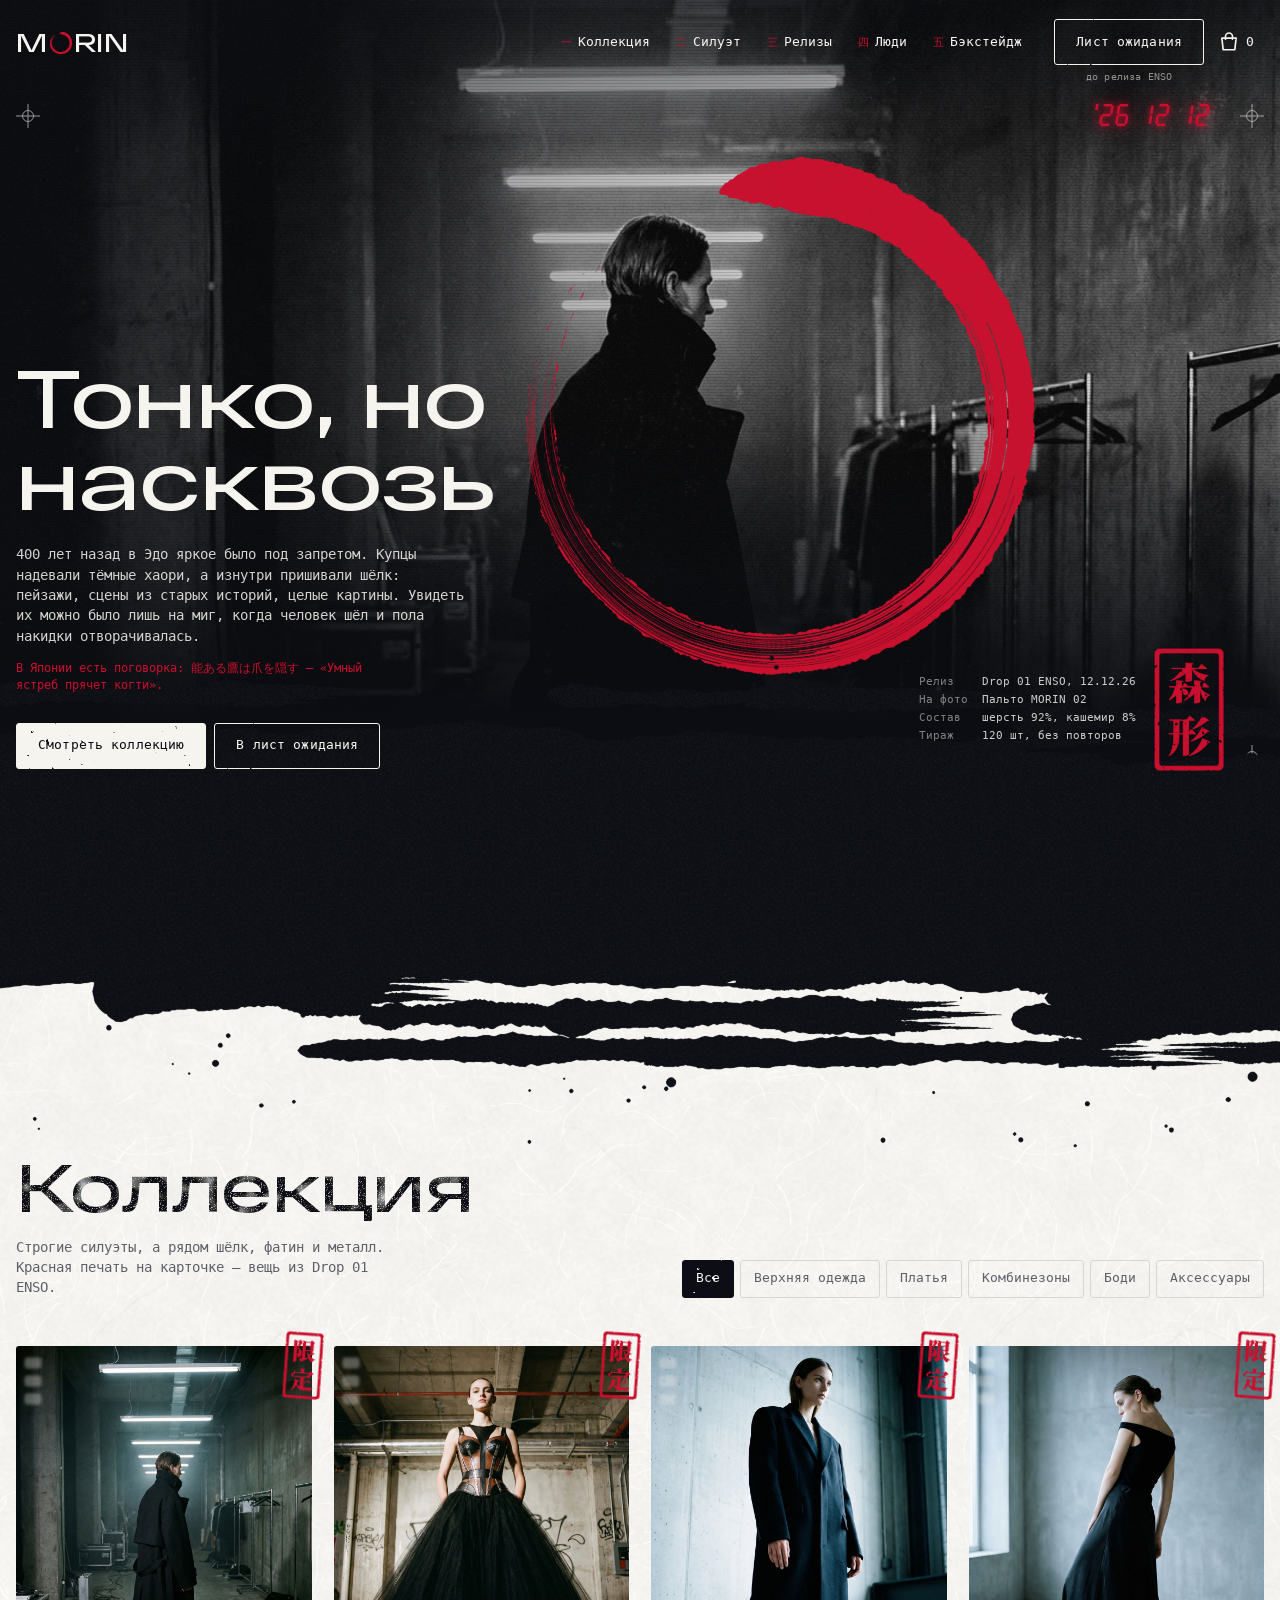
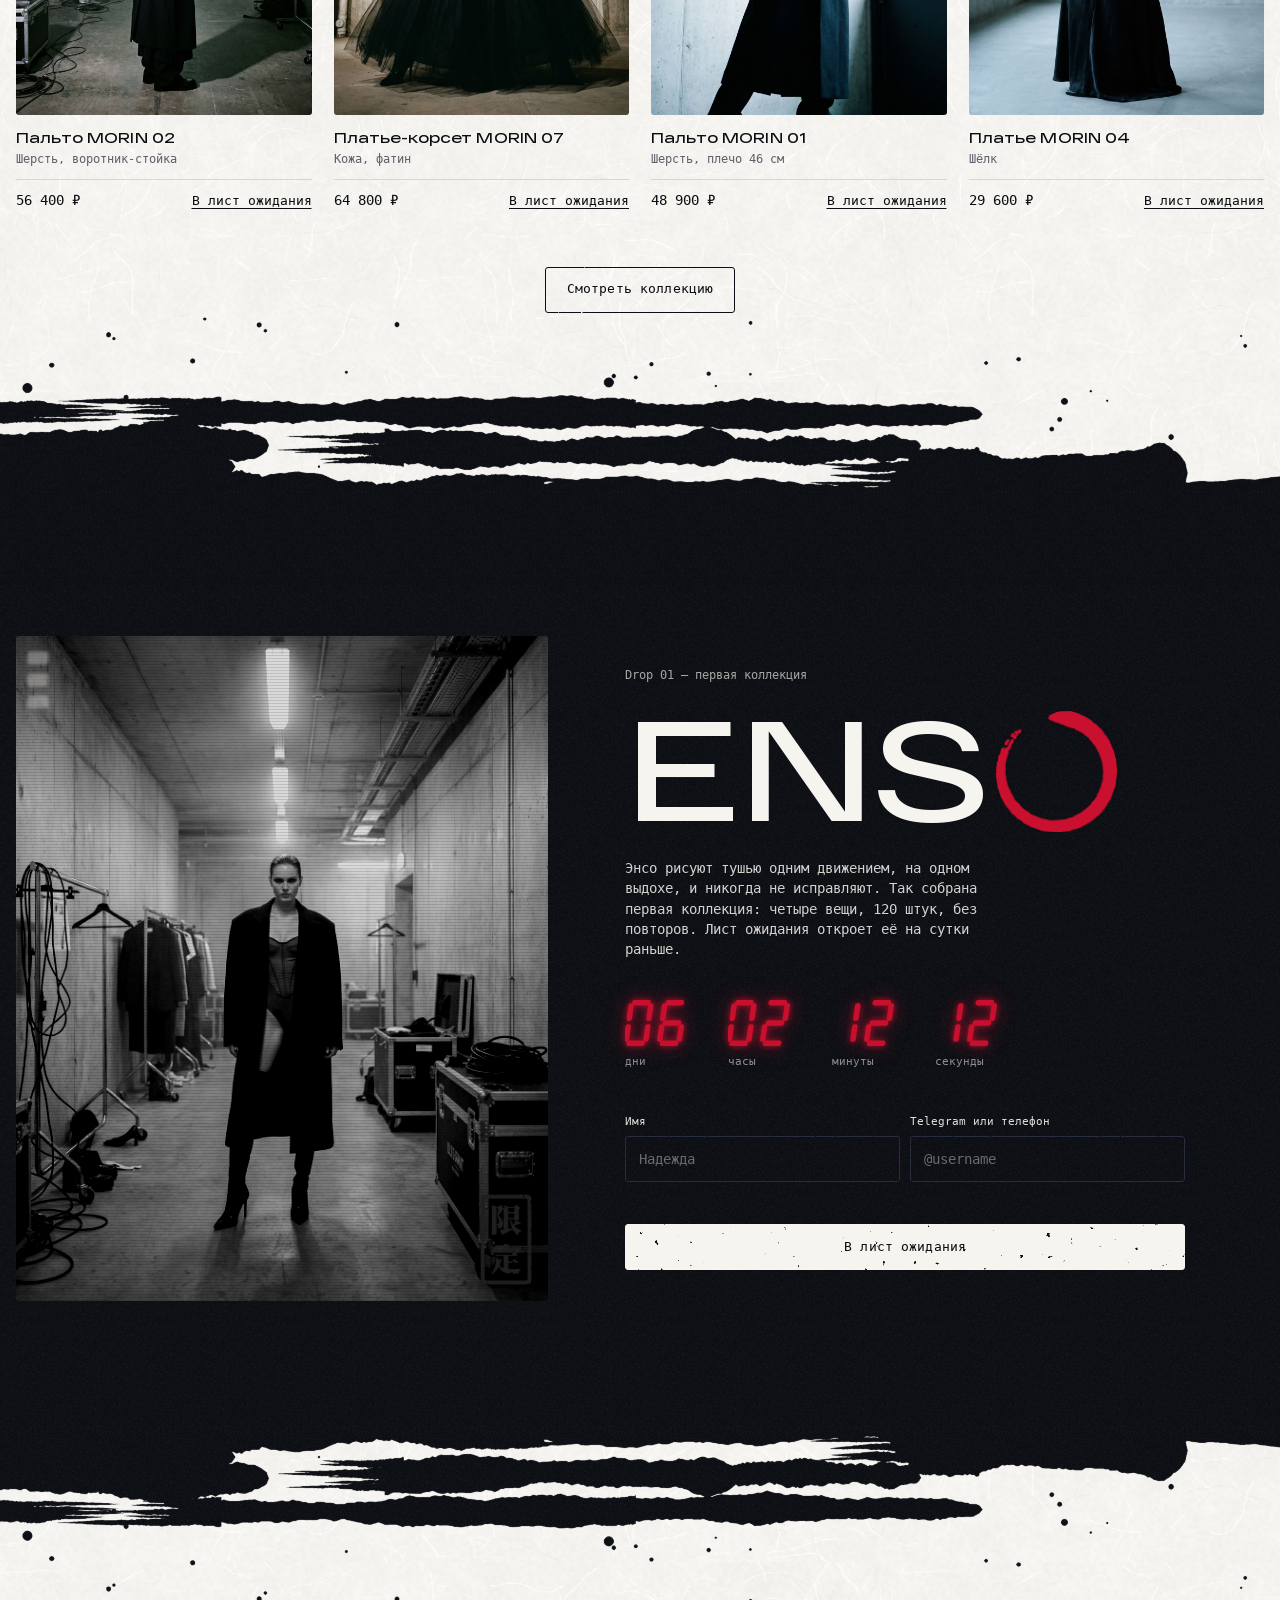
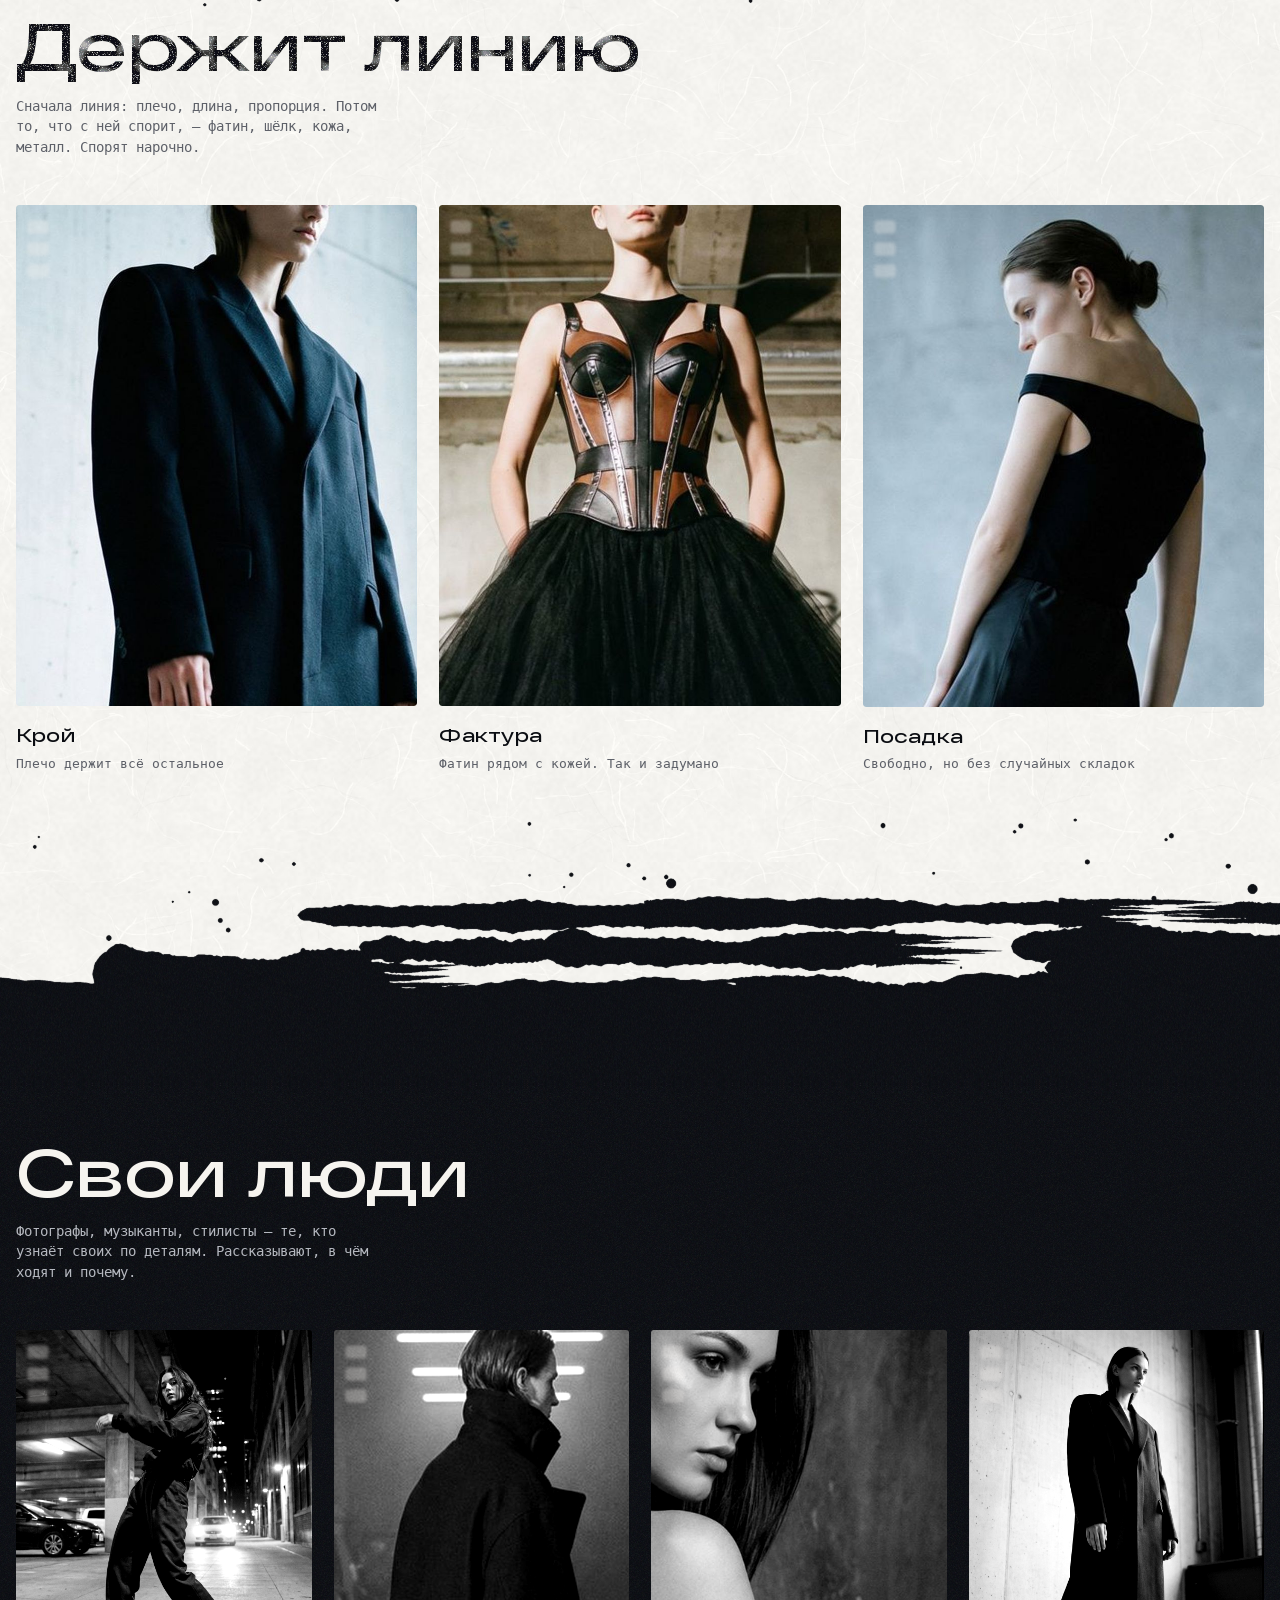
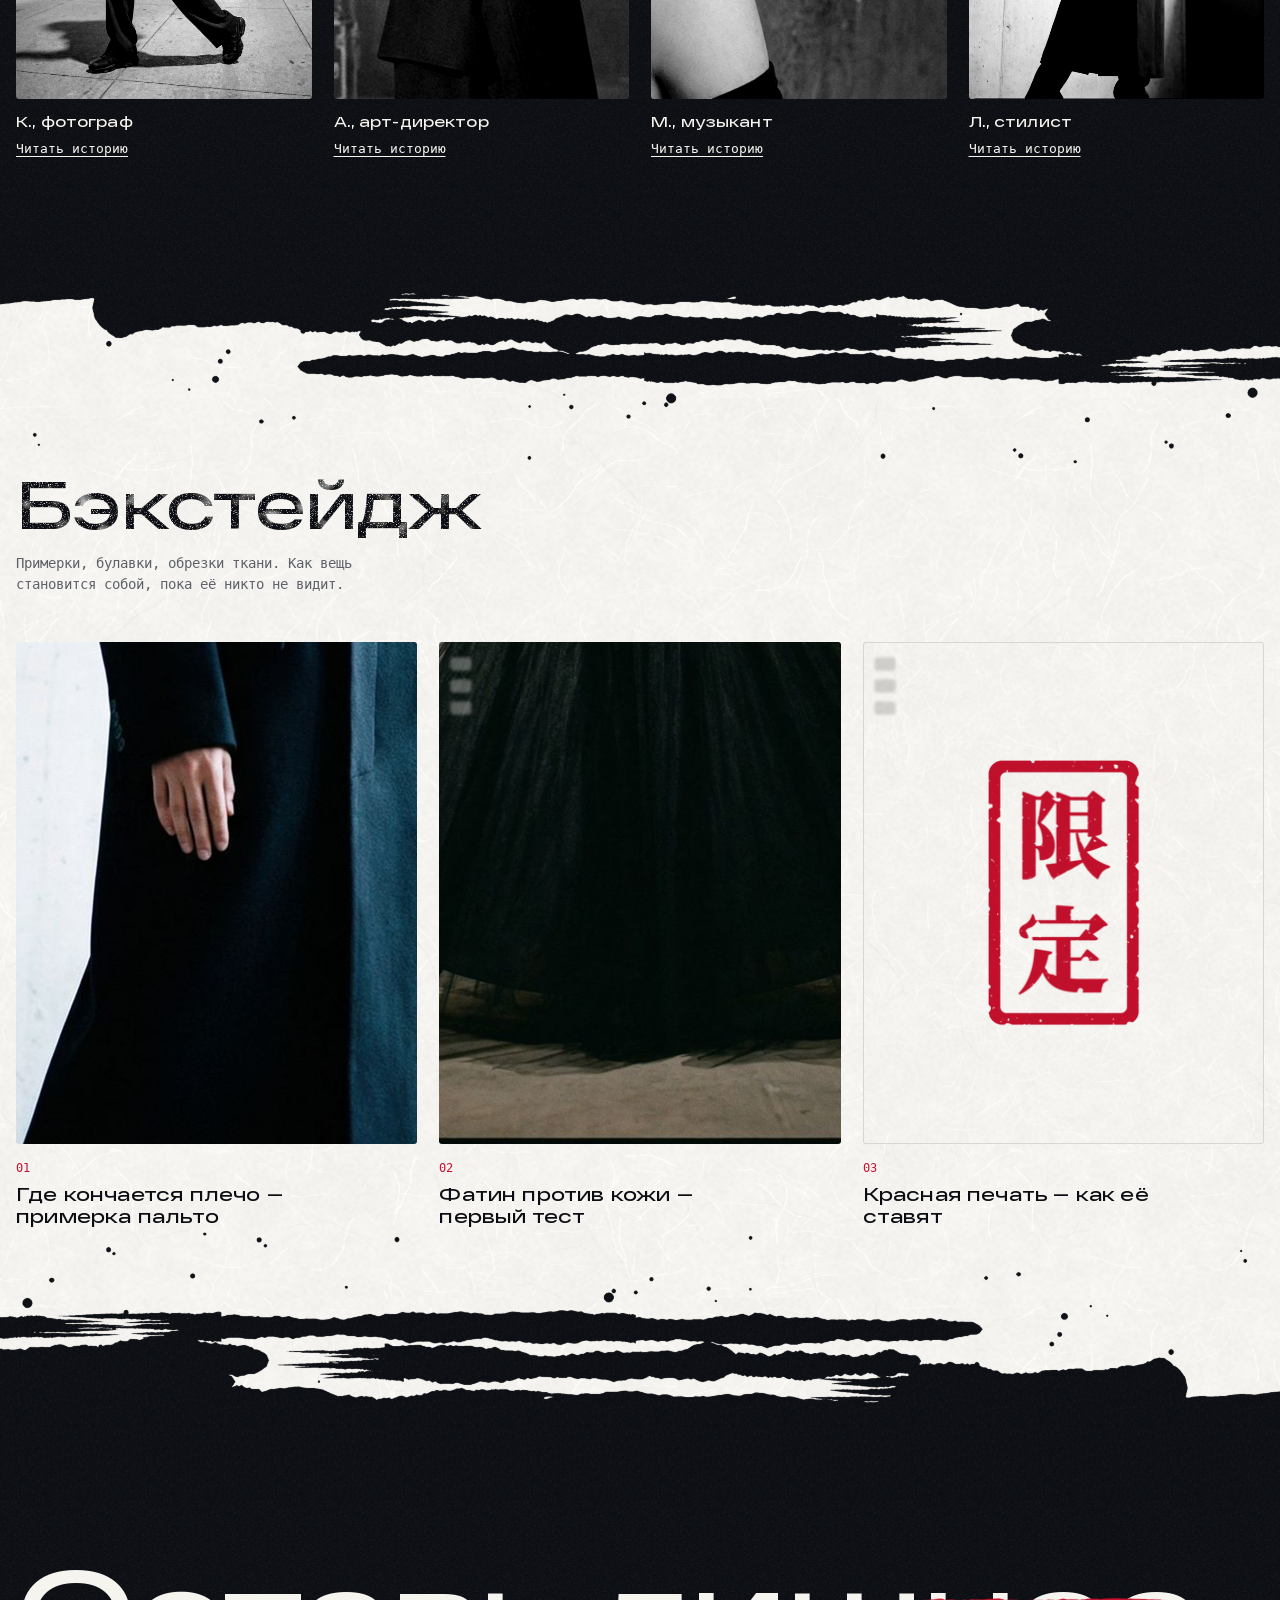
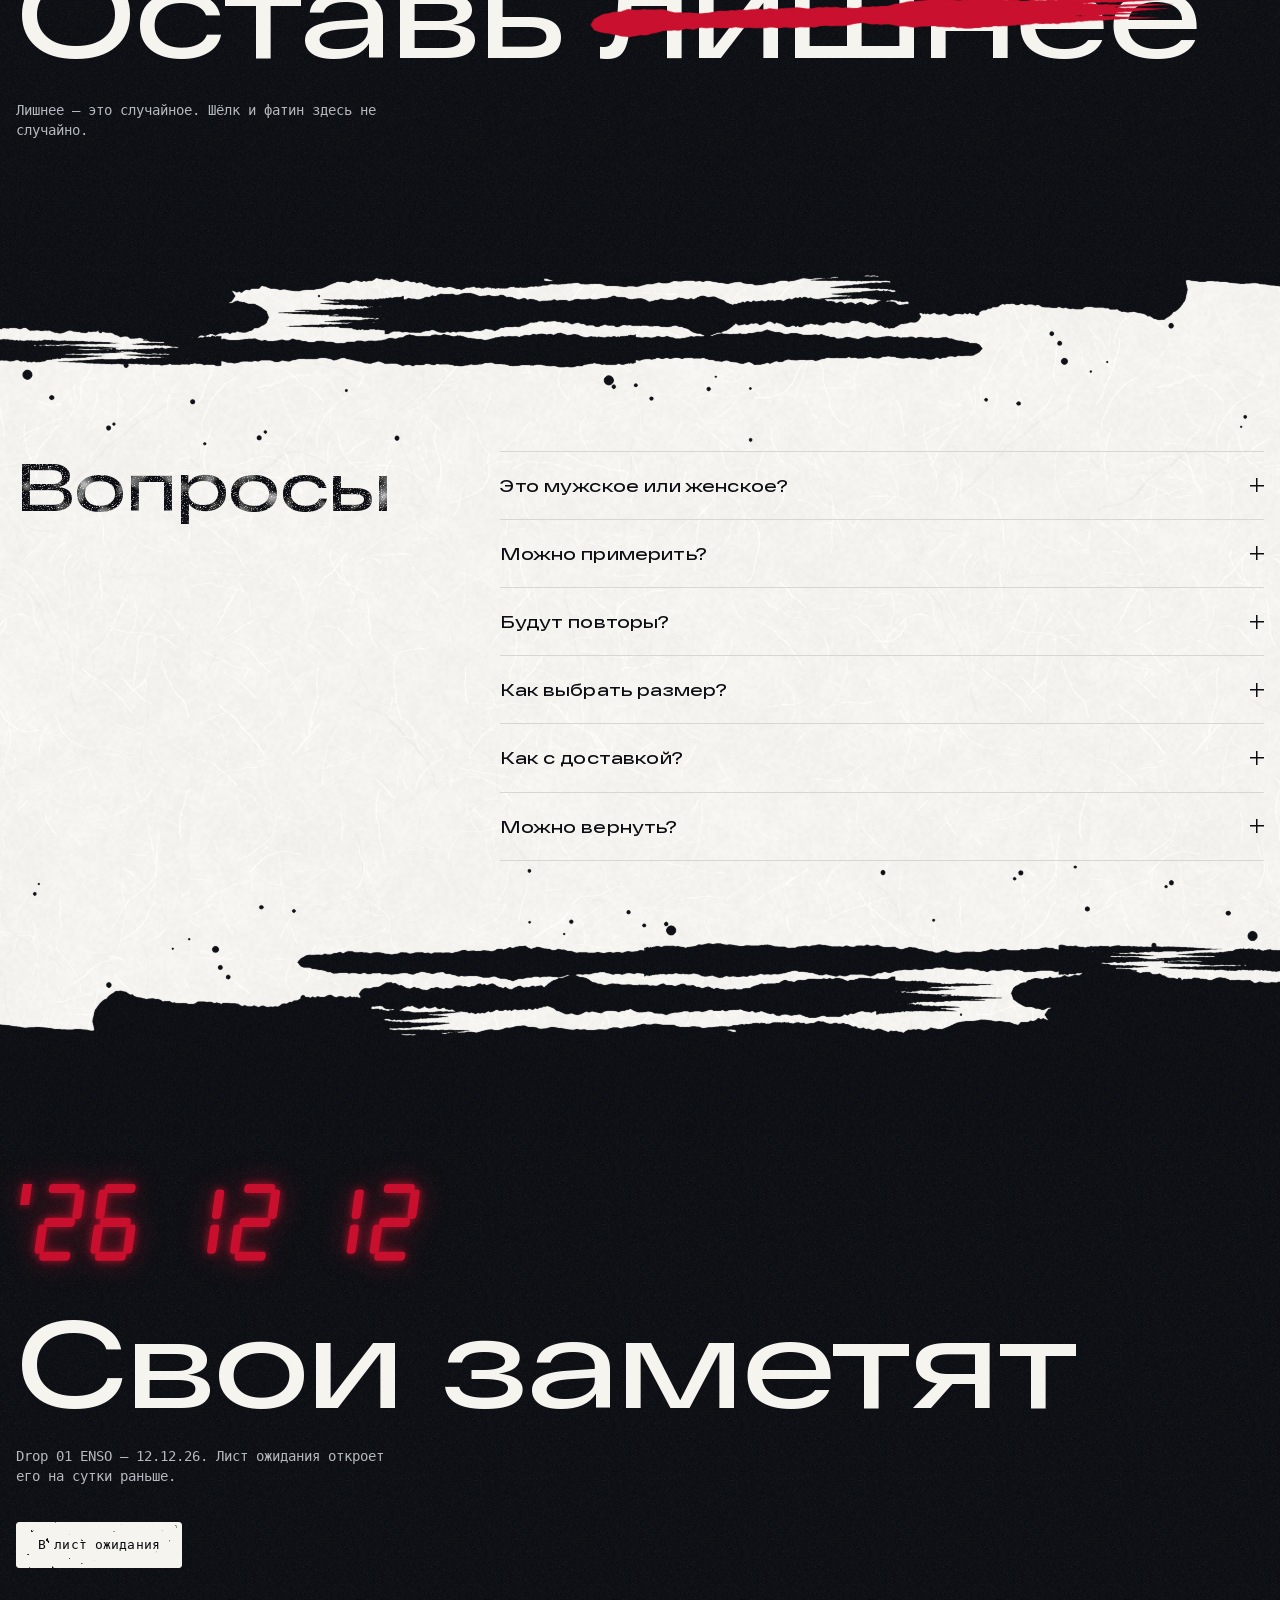
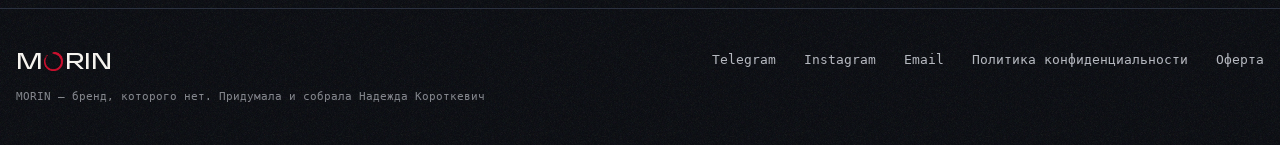
==== index.html @ 6eb7bcb8 "первая загрузка сайта MORIN" ====
<!doctype html>
<html lang="ru">
<head>
<meta charset="utf-8">
<meta name="viewport" content="width=device-width,initial-scale=1,viewport-fit=cover">
<meta name="claude:viewport-fit-sides" content="cover">
<title>MORIN</title>
<link rel="stylesheet" href="css/morin.css">
</head>
<body>



<div id="chrome"></div>

<main id="top">
  <!-- ЭКРАН 1 -->
  <section class="hero" aria-labelledby="h1">
    <img class="hero__photo" src="img/corridor-coat.jpg" alt="Модель в длинном пальто MORIN 02 стоит в бетонном коридоре бэкстейджа">
    <div class="hero__glitch" aria-hidden="true"></div>
    <div class="hero__glitch hero__glitch--r" aria-hidden="true"></div>
    <div class="hero__scan" aria-hidden="true"></div>
    <div class="hero__grain"></div>
    <div class="hero__shade"></div>
    <img class="enso" src="img/enso-red.webp" alt="">
    <span class="ink-edge ink-edge--hero" aria-hidden="true"></span>
    <svg class="reg reg--tl" aria-hidden="true"><use href="#reg"/></svg>
    <svg class="reg reg--tr" aria-hidden="true"><use href="#reg"/></svg>
    <svg class="datestamp" id="datestamp" role="img" aria-label="Дата релиза: 12 декабря 2026"></svg>
    <svg class="reg reg--bl" aria-hidden="true"><use href="#reg"/></svg>
    <svg class="reg reg--br" aria-hidden="true"><use href="#reg"/></svg>

    <div class="hero__content">
      <div class="wrap">
        <h1 id="h1">Тонко, но насквозь</h1>
        <p class="hero__lead">400 лет назад в Эдо яркое было под запретом. Купцы надевали тёмные хаори, а изнутри пришивали шёлк: пейзажи, сцены из старых историй, целые картины. Увидеть их можно было лишь на миг, когда человек шёл и пола накидки отворачивалась.</p>
        <p class="hero__saying">В Японии есть поговорка: <span lang="ja">能ある鷹は爪を隠す</span> — «Умный ястреб прячет когти».</p>
        <div class="hero__actions">
          <a class="btn btn--solid" href="catalog.html">Смотреть коллекцию</a>
          <a class="btn btn--light" href="#drop">В лист ожидания</a>
        </div>
      </div>
    </div>

    <div class="doc">
      <dl>
        <dt>Релиз</dt><dd>Drop 01 ENSO, 12.12.26</dd>
        <dt>На фото</dt><dd>Пальто MORIN 02</dd>
        <dt>Состав</dt><dd>шерсть 92%, кашемир 8%</dd>
        <dt>Тираж</dt><dd>120 шт, без повторов</dd>
      </dl>
      <img class="stamp" src="img/seal-moriform.webp" alt="Печать MORIN: иероглифы 森 и 形 — «мори» и «форма»">
    </div>
  </section>

  <!-- ЭКРАН 2 -->
  <section class="paper" id="collection" aria-labelledby="col-h">
    <span class="ink-edge" aria-hidden="true"></span>
    <div class="wrap col">
      <div class="col__head">
        <div>
          <h2 id="col-h">Коллекция</h2>
          <p>Строгие силуэты, а рядом шёлк, фатин и металл. Красная печать на карточке — вещь из Drop 01 ENSO.</p>
        </div>
        <div class="filters" role="group" aria-label="Категории" id="filters"></div>
      </div>
      <div class="grid" id="grid"></div>
      <div class="col__more"><a class="btn btn--ink" href="catalog.html">Смотреть коллекцию</a></div>
    </div>
  </section>
  <!-- ДРОП ENSO -->
  <section class="drop" id="drop" aria-labelledby="drop-h">
    <span class="ink-edge ink-edge--up" aria-hidden="true"></span>
    <div class="wrap drop__grid">
      <figure class="drop__photo">
        <span class="film" aria-hidden="true"><i></i><i></i><i></i></span>
        <img src="img/corridor-woman.jpg" alt="Модель в чёрном пальто нараспашку посреди коридора бэкстейджа">
        <img class="stamp" src="img/seal-gentei.webp" alt="Печать 限定: ограниченный выпуск">
      </figure>
      <div>
        <p class="drop__kicker">Drop 01 — первая коллекция</p>
        <h2 class="drop__title" id="drop-h" aria-label="ENSO">ENS<img src="img/logo-enso-o.webp" alt=""></h2>
        <p class="drop__lead">Энсо рисуют тушью одним движением, на одном выдохе, и никогда не исправляют. Так собрана первая коллекция: четыре вещи, 120 штук, без повторов. Лист ожидания откроет её на сутки раньше.</p>
        <div class="count" id="count" role="timer" aria-label="До релиза Drop 01 ENSO"></div>
        <div class="wait" id="wait">
          <img class="uketsuke" src="img/seal-uketsuke.webp" alt="">
          <form id="waitForm" novalidate>
            <label for="wName">Имя<span class="field"><input id="wName" name="name" autocomplete="given-name" placeholder="Надежда"></span></label>
            <label for="wTg">Telegram или телефон<span class="field"><input id="wTg" name="tg" placeholder="@username"></span></label>
            <p class="wait__err" id="wErr" role="alert"></p>
            <button class="btn btn--solid" type="submit">В лист ожидания</button>
          </form>
          <p class="wait__ok" id="wOk" hidden>Заявка принята. Доступ к ENSO придёт за сутки до релиза.</p>
        </div>
      </div>
    </div>
  </section>

  <!-- ФОРМА -->
  <section class="paper form-sec to-dark" id="silhouette" aria-labelledby="form-h">
    <span class="ink-edge ink-edge--flip" aria-hidden="true"></span>
    <div class="wrap col">
      <div class="col__head">
        <div>
          <h2 id="form-h">Держит линию</h2>
          <p>Сначала линия: плечо, длина, пропорция. Потом то, что с ней спорит, — фатин, шёлк, кожа, металл. Спорят нарочно.</p>
        </div>
      </div>
      <div class="tri">
        <figure><span class="ph"><img src="img/coat-long-d1.jpg" alt="Плечо и лацкан тёмного шерстяного пальто"><span class="film" aria-hidden="true"><i></i><i></i><i></i></span></span><figcaption><h3>Крой</h3><p>Плечо держит всё остальное</p></figcaption></figure>
        <figure><span class="ph"><img src="img/corset-d1.jpg" alt="Кожаный корсет и юбка из чёрного фатина"><span class="film" aria-hidden="true"><i></i><i></i><i></i></span></span><figcaption><h3>Фактура</h3><p>Фатин рядом с кожей. Так и задумано</p></figcaption></figure>
        <figure><span class="ph"><img src="img/dress-d1.jpg" alt="Спина в чёрном шёлковом платье с открытыми плечами"><span class="film" aria-hidden="true"><i></i><i></i><i></i></span></span><figcaption><h3>Посадка</h3><p>Свободно, но без случайных складок</p></figcaption></figure>
      </div>
    </div>
  </section>

  <!-- ЛЮДИ (громко) -->
  <section class="dark" id="people" aria-labelledby="people-h">
    <span class="ink-edge ink-edge--up ink-edge--flip" aria-hidden="true"></span>
    <div class="wrap dark__in">
      <div class="col__head">
        <div>
          <h2 id="people-h">Свои люди</h2>
          <p>Фотографы, музыканты, стилисты — те, кто узнаёт своих по деталям. Рассказывают, в чём ходят и почему.</p>
        </div>
      </div>
      <div class="people">
        <article class="person"><a class="ph" href="#people"><img src="img/jumpsuit.jpg" alt="К., фотограф, в комбинезоне MORIN 03 на ночной парковке"><span class="film" aria-hidden="true"><i></i><i></i><i></i></span></a><h3>K., фотограф</h3><a class="more" href="#people">Читать историю</a></article>
        <article class="person"><a class="ph" href="#people"><img src="img/corridor-coat-d2.jpg" alt="А., арт-директор, в пальто MORIN 02, вид со спины"><span class="film" aria-hidden="true"><i></i><i></i><i></i></span></a><h3>А., арт-директор</h3><a class="more" href="#people">Читать историю</a></article>
        <article class="person"><a class="ph" href="#people"><img src="img/body-d2.jpg" alt="М., музыкант, портрет в боди MORIN 06"><span class="film" aria-hidden="true"><i></i><i></i><i></i></span></a><h3>М., музыкант</h3><a class="more" href="#people">Читать историю</a></article>
        <article class="person"><a class="ph" href="#people"><img src="img/coat-long.jpg" alt="Л., стилист, в длинном пальто MORIN 01"><span class="film" aria-hidden="true"><i></i><i></i><i></i></span></a><h3>Л., стилист</h3><a class="more" href="#people">Читать историю</a></article>
      </div>
    </div>
  </section>

  <!-- БЭКСТЕЙДЖ (тихо) -->
  <section class="paper to-dark" id="backstage" aria-labelledby="bs-h">
    <span class="ink-edge" aria-hidden="true"></span>
    <div class="wrap col">
      <div class="col__head">
        <div>
          <h2 id="bs-h">Бэкстейдж</h2>
          <p>Примерки, булавки, обрезки ткани. Как вещь становится собой, пока её никто не видит.</p>
        </div>
      </div>
      <ol class="notes">
        <li><span class="ph"><img src="img/coat-long-d2.jpg" alt="Рука у полы длинного пальто на примерке"><span class="film" aria-hidden="true"><i></i><i></i><i></i></span></span><span class="notes__n">01</span><h3>Где кончается плечо — примерка пальто</h3></li>
        <li><span class="ph"><img src="img/corset-d2.jpg" alt="Юбка из чёрного фатина крупным планом"><span class="film" aria-hidden="true"><i></i><i></i><i></i></span></span><span class="notes__n">02</span><h3>Фатин против кожи — первый тест</h3></li>
        <li><span class="ph ph--seal"><img class="notes__seal" src="img/seal-gentei.webp" alt="Оттиск красной печати 限定 на рисовой бумаге"><span class="film" aria-hidden="true"><i></i><i></i><i></i></span></span><span class="notes__n">03</span><h3>Красная печать — как её ставят</h3></li>
      </ol>
    </div>
  </section>

  <!-- МАНИФЕСТ (громкий акцент) -->
  <section class="dark manifest" aria-labelledby="man-h">
    <span class="ink-edge ink-edge--up" aria-hidden="true"></span>
    <div class="wrap dark__in">
      <h2 class="manifest__h" id="man-h">Оставь <span class="strike">лишнее<img src="img/strike-red.webp" alt=""></span></h2>
      <p class="manifest__p">Лишнее — это случайное. Шёлк и фатин здесь не случайно.</p>
    </div>
  </section>

  <!-- FAQ (тихо) -->
  <section class="paper to-dark" id="faq" aria-labelledby="faq-h">
    <span class="ink-edge ink-edge--flip" aria-hidden="true"></span>
    <div class="wrap col faq">
      <h2 id="faq-h">Вопросы</h2>
      <div class="faq__list">
        <details><summary>Это мужское или женское?</summary><p>Основа — унисекс. Женские модели отмечены в карточке.</p></details>
        <details><summary>Можно примерить?</summary><p>Магазин работает онлайн. Перед заказом можно написать в Telegram — подскажем размер и посадку.</p></details>
        <details><summary>Будут повторы?</summary><p>Вещи из дропа не повторяются. Следующий дроп — другие вещи.</p></details>
        <details><summary>Как выбрать размер?</summary><p>В карточке есть таблица размеров и замеры вещи. Сомнения — пишите в Telegram.</p></details>
        <details><summary>Как с доставкой?</summary><p>Курьером или в пункт выдачи. Срок и цену видно при оформлении.</p></details>
        <details><summary>Можно вернуть?</summary><p>Да, если вещь не подошла. Условия — в оферте.</p></details>
      </div>
    </div>
  </section>

  <!-- ФИНАЛ (громко) + ПОДВАЛ -->
  <section class="dark final" aria-labelledby="fin-h">
    <span class="ink-edge ink-edge--up ink-edge--flip" aria-hidden="true"></span>
    <div class="wrap dark__in final__in">
      <svg class="final__date" id="finalDate" role="img" aria-label="Дата релиза: 12 декабря 2026"></svg>
      <h2 class="final__h" id="fin-h">Свои заметят</h2>
      <p class="final__p">Drop 01 ENSO — 12.12.26. Лист ожидания откроет его на сутки раньше.</p>
      <a class="btn btn--solid" href="#drop">В лист ожидания</a>
    </div>
    <footer class="foot" data-foot></footer>
  </section>
</main>


<script src="js/morin.js" charset="utf-8"></script>
<script>
const {seg7,countdown,PRODUCTS,card,$}=MORIN;
seg7($('#datestamp'),"'26 12 12");
seg7($('#finalDate'),"'26 12 12");
countdown($('#count'));

// коллекция на главной: четыре вещи, фильтр по категориям
const cats=['Все','Верхняя одежда','Платья','Комбинезоны','Боди','Аксессуары'];
let cur='Все';
function renderFilters(){$('#filters').innerHTML=cats.map(c=>`<button class="chip" type="button" aria-pressed="${c===cur}" data-c="${c}">${c}</button>`).join('')}
function renderGrid(){$('#grid').innerHTML=PRODUCTS.filter(p=>cur==='Все'||p.cat===cur).sort((a,b)=>a.n-b.n).slice(0,4).map(card).join('')}
$('#filters').addEventListener('click',e=>{const b=e.target.closest('[data-c]');if(!b)return;cur=b.dataset.c;renderFilters();renderGrid()});
renderFilters();renderGrid();

// лист ожидания
$('#waitForm').addEventListener('submit',e=>{
  e.preventDefault();
  const n=$('#wName').value.trim(),t=$('#wTg').value.trim();
  if(!n){$('#wErr').textContent='Нужно имя';$('#wName').focus();return}
  if(t.length<3){$('#wErr').textContent='Нужен Telegram или телефон — туда придёт доступ';$('#wTg').focus();return}
  $('#wErr').textContent='';$('#wait').classList.add('is-done');$('#wOk').hidden=false;
});
</script>
</body>
</html>
---- css/morin.css ----
@charset "utf-8";
/* Layout: экран 1 — один жест (красный энсо вокруг силуэта) + заголовок вырезками из журнала; экран 2 — бумага, сетка, воздух. Два шрифта: RF Dewi Expanded и Menlo (на не-Apple — DejaVu Sans Mono, из которого Menlo сделан). Печати — красный оттиск без фона. */
@font-face{font-family:"RF Dewi Expanded";src:url(../fonts/RFDewiExpanded-Regular.woff2) format("woff2");font-weight:400;font-display:swap}
@font-face{font-family:"RF Dewi Expanded";src:url(../fonts/RFDewiExpanded-Semibold.woff2) format("woff2");font-weight:600;font-display:swap}
@font-face{font-family:"RF Dewi Expanded";src:url(../fonts/RFDewiExpanded-Ultrabold.woff2) format("woff2");font-weight:800;font-display:swap}
@font-face{font-family:"MORIN Mono";src:local("Menlo"),url(../fonts/DejaVuSansMono.woff2) format("woff2");font-weight:400;font-display:swap}
@font-face{font-family:"MORIN Mono";src:local("Menlo Bold"),local("Menlo-Bold"),url(../fonts/DejaVuSansMono-Bold.woff2) format("woff2");font-weight:700;font-display:swap}
:root{
  --edge-h:clamp(120px,21.7vw,420px); --gap:clamp(120px,12vw,200px); --edge-mid:calc(var(--edge-h) * .42);
  --ink:#0B0D12; --soft:#121622; --bone:#F6F4EF; --white:#FFFFFF;
  --line:#2B3140; --mute:#B5B8BF; --paper-line:#D8D6D1; --paper-mute:#5E6169;
  --red:#C8102E;
  --f-head:"RF Dewi Expanded","Arial Black",Arial,sans-serif;
  --f-body:Menlo,"MORIN Mono",Consolas,monospace;
  --gut:max(16px, env(safe-area-inset-left, 0px));
  --gut-r:max(16px, env(safe-area-inset-right, 0px));
  color-scheme:dark;
}
*{box-sizing:border-box}
[hidden]{display:none!important}
html,body{background:var(--ink)}

body{margin:0;color:var(--bone);font-family:var(--f-body);font-size:14px;line-height:1.45;overflow-x:hidden;-webkit-font-smoothing:antialiased}
img{display:block;max-width:100%}
a{color:inherit}
button{font:inherit;color:inherit}
:focus-visible{outline:2px solid var(--red);outline-offset:3px}
.wrap{max-width:1400px;margin-inline:auto;padding-left:var(--gut);padding-right:var(--gut-r)}

/* ---------- лого: wordmark по брендбуку ---------- */
.logo{font-family:var(--f-head);font-weight:600;font-size:26px;letter-spacing:.005em;line-height:1;text-decoration:none;white-space:nowrap}
.logo .k{margin-left:-.04em}
.logo__o{display:inline-block;height:.86em;width:auto;vertical-align:-.08em;margin:0 .06em}

/* ---------- header ---------- */
.hdr{position:absolute;top:0;left:0;right:0;z-index:20;padding-top:env(safe-area-inset-top,0px)}
.hdr .wrap{display:flex;align-items:center;gap:32px;height:84px}
.nav{display:flex;gap:26px;margin-left:auto;font-size:13px}
.nav a{display:inline-flex;align-items:baseline;gap:6px;text-decoration:none;transition:color .2s}
.nav a i{font-style:normal;font-size:11px;color:var(--red)}
.nav a:hover{color:var(--red)}
.hdr-cta{display:flex;gap:4px;align-items:center}
/* кнопки: скругление 3px, обводка 1px, потёртость как у штампа (фильтр только на подложке, текст чёткий) */
.btn,.chip{position:relative;isolation:isolate;border:0;background:none;--bb:currentColor;--bg:transparent}
.btn::before,.chip::before{content:"";position:absolute;inset:0;z-index:-1;border:1px solid var(--bb);background:var(--bg);border-radius:3px;filter:url(#wear-fill);transition:background-color .2s,border-color .2s}
.btn{display:inline-flex;align-items:center;justify-content:center;height:46px;padding-inline:22px;cursor:pointer;text-decoration:none;font-size:13px;letter-spacing:.01em;transition:color .2s}
.btn--light{color:var(--bone)}
.btn--light:hover{color:var(--ink);--bg:var(--bone);--bb:var(--bone)}
.btn--solid{color:var(--ink);--bg:var(--bone);--bb:var(--bone)}
.btn--solid:hover{color:var(--white);--bg:var(--red);--bb:var(--red)}
.btn--ink{color:var(--ink)}
.btn--ink:hover{color:var(--bone);--bg:var(--ink);--bb:var(--ink)}
.txtbtn{display:inline-flex;align-items:center;gap:.35em;border:0;background:none;cursor:pointer;font-size:13px;height:46px;padding-inline:10px;opacity:.78}
.cart__ico{display:block;width:22px;height:22px;filter:url(#wear-fill)}
.cart__txt{display:none}
.cart{gap:6px}
.cart,.menu-btn{color:var(--bone);opacity:1;transition:color .2s}
.cart:hover,.menu-btn:hover{color:var(--red)}
.seal-ico{display:block;width:22px;height:22px;filter:url(#wear-fill)}
.cart__n{font-variant-numeric:tabular-nums}
.txtbtn:hover{opacity:1;color:var(--red)}
.menu-btn{display:none}

/* меню-свиток: древко, бумага разворачивается вниз, качается кисть */
.menu{position:fixed;inset:0;z-index:40;display:flex;justify-content:flex-end;align-items:flex-start;padding:calc(env(safe-area-inset-top,0px) + 14px) var(--gut-r) 20px var(--gut);background:rgba(11,13,18,.72);backdrop-filter:blur(3px);opacity:0;transition:opacity .3s}
.menu.is-open{opacity:1}
.scroll{position:relative;width:min(100%,460px)}
.rod{display:block;width:calc(100% + 20px);max-width:none;height:auto;margin-inline:-10px;position:relative;z-index:1;filter:drop-shadow(0 4px 5px rgba(0,0,0,.55))}
.scroll__body{display:grid;grid-template-rows:0fr;transition:grid-template-rows .95s cubic-bezier(.6,0,.2,1)}
.menu.is-open .scroll__body{grid-template-rows:1fr}
.scroll__paper{overflow:hidden;min-height:0;padding-inline:14px;color:var(--ink)}
.sheet{position:relative;background:var(--bone) url(../img/washi.jpg) center/700px;box-shadow:inset 0 12px 16px -12px rgba(0,0,0,.4),inset 0 -12px 16px -12px rgba(0,0,0,.3),inset 0 0 40px rgba(120,100,70,.08)}
.sheet{margin-inline:-17px;padding-inline:17px;-webkit-mask:url(../img/deckle-l.webp) left top/18px auto repeat-y,linear-gradient(#000,#000) center/calc(100% - 34px) 100% no-repeat,url(../img/deckle-r.webp) right top/18px auto repeat-y;mask:url(../img/deckle-l.webp) left top/18px auto repeat-y,linear-gradient(#000,#000) center/calc(100% - 34px) 100% no-repeat,url(../img/deckle-r.webp) right top/18px auto repeat-y}
.scroll__inner{padding:26px 26px 30px;display:flex;flex-direction:column;gap:22px}
.scroll__top{display:flex;justify-content:space-between;align-items:center;margin-bottom:46px}
.scroll nav{margin-bottom:46px}
.scroll__top .logo{color:var(--ink);font-size:20px}
.scroll__close{border:0;background:none;cursor:pointer;color:var(--ink);padding:4px;margin:-4px;transition:color .2s}
.scroll__close:hover{color:var(--red)}
.scroll nav{display:flex;flex-direction:column;gap:4px}
.scroll nav a{display:flex;align-items:baseline;gap:14px;text-decoration:none;font-family:var(--f-head);font-weight:600;font-size:clamp(26px,8vw,34px);line-height:1.2;color:var(--ink);filter:url(#print);mix-blend-mode:multiply;transition:color .2s}
.scroll nav a i{font-style:normal;font-family:var(--f-body);font-size:.5em;color:var(--red);min-width:1.2em}
.scroll nav a:hover,.scroll nav a:focus-visible{color:var(--red)}
.scroll__foot{display:flex;justify-content:space-between;align-items:center;gap:16px;padding-top:6px;border-top:1px solid var(--paper-line)}
.scroll__count{display:grid;gap:6px;font-size:11px;color:var(--paper-mute)}
.scroll__count svg{height:20px;width:auto}
.scroll__foot img{width:44px}
.scroll .btn{align-self:stretch}
/* кисть на шнуре */
.tassel{position:absolute;right:-14px;top:8px;width:60px;height:240px;transform-origin:30px 0;z-index:2;pointer-events:none}
.menu.is-open .tassel{animation:swing 1.8s cubic-bezier(.3,.6,.4,1) .15s both}
@keyframes swing{0%{transform:rotate(26deg)}25%{transform:rotate(-16deg)}45%{transform:rotate(9deg)}65%{transform:rotate(-5deg)}82%{transform:rotate(2deg)}100%{transform:rotate(0)}}
@media (prefers-reduced-motion:reduce){.scroll__body{transition:none}.menu{transition:none}.menu.is-open .tassel{animation:none}}

/* ---------- ЭКРАН 1 ---------- */
.hero{position:relative;height:clamp(680px,98vh,980px);overflow:hidden;background:var(--ink) url(../img/noise.webp) 0 0/128px;isolation:isolate}
.hero::after{content:"";position:absolute;inset:0;z-index:3;pointer-events:none;background:url(../img/noise.webp) 0 0/128px;opacity:.55}
.hero__photo{position:absolute;inset:0;width:100%;height:100%;object-fit:cover;object-position:50% 35%;filter:grayscale(1) contrast(1.35) brightness(.82)}
.hero__grain{position:absolute;inset:0;background:url(../img/tx-dust.jpg) center/700px;mix-blend-mode:screen;opacity:.3;pointer-events:none}
.hero__shade{position:absolute;inset:0;background:linear-gradient(0deg,#0B0D12 0,#0B0D12 calc(var(--edge-h)*.55),rgba(11,13,18,.55) calc(var(--edge-h)*1.05),rgba(11,13,18,0) 52%),linear-gradient(90deg,rgba(11,13,18,.7) 0%,rgba(11,13,18,.15) 45%,rgba(11,13,18,0) 70%),linear-gradient(180deg,rgba(11,13,18,.55) 0%,rgba(11,13,18,0) 18%)}
/* зерно и строки кинескопа гаснут к низу, чтобы чёрный под мазком был тем же, что в следующем блоке */
.hero__grain,.hero__scan,.hero::after{-webkit-mask-image:linear-gradient(0deg,transparent 0,transparent calc(var(--edge-h)*.55),#000 calc(var(--edge-h)*1.1));mask-image:linear-gradient(0deg,transparent 0,transparent calc(var(--edge-h)*.55),#000 calc(var(--edge-h)*1.1))}
.enso{position:absolute;left:50%;top:50%;width:min(66vh,620px);aspect-ratio:1;transform:translate(-28%,-54%) rotate(-8deg);pointer-events:none;z-index:2}
@media (prefers-reduced-motion:no-preference){
  .enso{animation:ensoIn 1.4s cubic-bezier(.6,0,.2,1) .2s both}
  .stamp{animation:stampIn .32s cubic-bezier(.3,1.5,.5,1) 1.55s both}
}
@keyframes ensoIn{from{clip-path:circle(0% at 70% 15%)}to{clip-path:circle(150% at 70% 15%)}}
@keyframes stampIn{from{transform:scale(1.5) rotate(-6deg);opacity:0}to{transform:none;opacity:1}}
.reg{position:absolute;width:24px;height:24px;z-index:3;opacity:.6}
/* 80-е: строки кинескопа, редкий сбой кассеты, штамп даты */
.hero__scan{position:absolute;inset:0;z-index:1;pointer-events:none;background:repeating-linear-gradient(0deg,rgba(0,0,0,.35) 0 1px,transparent 1px 3px);opacity:.35;mix-blend-mode:multiply}
.hero__glitch{position:absolute;inset:0;z-index:1;pointer-events:none;background:url(../img/corridor-coat.jpg) 50% 35%/cover;filter:grayscale(1) contrast(1.35) brightness(.9);opacity:0}
.hero__glitch--r{filter:grayscale(1) sepia(1) saturate(8) hue-rotate(-40deg) brightness(.9);mix-blend-mode:screen}
@media (prefers-reduced-motion:no-preference){
  .hero__glitch{animation:vhs 9s steps(1) 3s infinite}
  .hero__glitch--r{animation-name:vhsR}
}
@keyframes vhs{0%,89%{opacity:0}
  90%{opacity:1;clip-path:inset(41% 0 54% 0);transform:translateX(16px)}
  91%{opacity:1;clip-path:inset(63% 0 33% 0);transform:translateX(-11px)}
  92%{opacity:1;clip-path:inset(22% 0 76% 0);transform:translateX(7px)}
  93%,100%{opacity:0}}
@keyframes vhsR{0%,89%{opacity:0}
  90%{opacity:.32;clip-path:inset(41% 0 54% 0);transform:translateX(24px)}
  91%{opacity:.32;clip-path:inset(63% 0 33% 0);transform:translateX(-18px)}
  92%,100%{opacity:0}}
.datestamp{position:absolute;right:calc(var(--gut-r) + 48px);top:104px;z-index:4;height:22px;width:auto;filter:drop-shadow(0 0 3px rgba(200,16,46,.85)) drop-shadow(0 0 9px rgba(200,16,46,.45))}
.reg--tl{left:var(--gut);top:104px}.reg--tr{right:var(--gut-r);top:104px}
.reg--bl{left:var(--gut);bottom:calc(var(--edge-h) * .3 + 30px)}.reg--br{right:var(--gut-r);bottom:calc(var(--edge-h) * .3 + 30px)}
.hero__content{position:absolute;left:0;right:0;bottom:calc(var(--edge-h) * .3 + 30px);z-index:4}
.hero .ink-edge--hero{top:auto;bottom:-1px;height:calc(var(--edge-h) * .95);z-index:4;-webkit-mask-image:url(../img/ink-rise.webp);mask-image:url(../img/ink-rise.webp);-webkit-mask-position:bottom center;mask-position:bottom center}
.hero h1{margin:0;font-family:var(--f-head);font-weight:600;font-size:clamp(34px,6.4vw,104px);line-height:1;letter-spacing:-.01em;max-width:9.5ch;color:var(--bone)}
.hero__lead{margin:26px 0 0;max-width:56ch;opacity:.85;font-size:14px}
.hero__saying{margin:14px 0 0;max-width:56ch;color:var(--red);font-size:12px}
.hdr-wait{position:relative}
.hdr-wait small{position:absolute;left:0;right:0;top:calc(100% + 5px);text-align:center;font-size:10px;letter-spacing:.02em;opacity:.55;white-space:nowrap;pointer-events:none}
.hero__actions{display:flex;gap:8px;margin-top:28px;flex-wrap:wrap}
.doc{position:absolute;right:calc(var(--gut-r) + 40px);bottom:calc(var(--edge-h) * .3 + 28px);z-index:4;display:flex;gap:18px;align-items:center}
.doc dl{margin:0;display:grid;grid-template-columns:auto auto;gap:2px 14px;font-size:11px;line-height:1.45;opacity:.82}
.doc dt{opacity:.6}
.doc dd{margin:0;font-variant-numeric:tabular-nums}
.stamp{width:70px}

/* ---------- ЭКРАН 2 ---------- */
.paper{position:relative;background:var(--bone) url(../img/washi.jpg) center/900px;color:var(--ink)}
.ink-edge{position:absolute;top:-1px;left:0;width:100%;height:var(--edge-h);pointer-events:none;z-index:0;background:var(--ink) url(../img/noise.webp) 0 0/128px;-webkit-mask:url(../img/ink-edge.webp) top center/cover no-repeat;mask:url(../img/ink-edge.webp) top center/cover no-repeat}
.paper .wrap{position:relative;z-index:1}
.paper :is(h2,h3,.price,.ink){mix-blend-mode:multiply}
.paper h2{filter:url(#print)}

.form-sec{padding-bottom:40px}
#collection .col{padding-bottom:calc(var(--gap) + var(--edge-mid))}
.col{padding-block:calc(var(--edge-mid) + var(--gap)) var(--gap)}
.col__head{display:grid;grid-template-columns:1fr auto;gap:24px 48px;align-items:end;margin-bottom:48px}
.col__head h2{margin:0;font-family:var(--f-head);font-size:clamp(34px,5.2vw,76px);font-weight:600;line-height:1;letter-spacing:-.01em}
.col__head p{margin:18px 0 0;max-width:46ch;color:var(--paper-mute)}
.filters{display:flex;gap:6px;flex-wrap:wrap;justify-content:flex-end}
.chip{height:38px;padding-inline:14px;--bb:var(--paper-line);color:var(--paper-mute);cursor:pointer;font-size:13px;transition:color .2s;white-space:nowrap}
.chip:hover{--bb:var(--ink);color:var(--ink)}
.chip[aria-pressed="true"]{--bg:var(--ink);--bb:var(--ink);color:var(--bone)}
.grid{display:grid;grid-template-columns:repeat(4,1fr);gap:40px 22px}
.card{position:relative;min-width:0;display:flex;flex-direction:column}
.card__buy{margin-top:auto!important}
.card .mat{margin-bottom:10px!important}
.card__img{position:relative;display:block;aspect-ratio:4/5;overflow:hidden;background:#e6e3dc;border-radius:3px}
.card__img img{position:absolute;inset:0;width:100%;height:100%;object-fit:cover;transform:scale(1.03);transition:opacity .45s}
.card__img img+img{opacity:0}
.card:hover .card__img img+img,.card:focus-within .card__img img+img{opacity:1}
.card .gentei{position:absolute;right:-10px;top:-14px;z-index:3;width:38px;transform:rotate(4deg);pointer-events:none}
.card h3{margin:14px 0 0;font-family:var(--f-head);font-weight:600;font-size:14px;line-height:1.3;letter-spacing:.01em}
.card .mat{margin:4px 0 0;color:var(--paper-mute);font-size:12px}
.card__buy{display:flex;justify-content:space-between;align-items:baseline;margin-top:10px;padding-top:10px;border-top:1px solid var(--paper-line)}
.card .price{font-variant-numeric:tabular-nums}
.card .add{display:inline-flex;align-items:center;border:0;background:none;padding:0;font-size:13px;cursor:pointer;text-decoration:underline;text-underline-offset:3px;color:var(--ink);transition:color .2s}
.card .add:hover{color:var(--red)}
.add__i{display:none;width:20px;height:20px;filter:url(#wear-fill)}
.col__more{display:flex;justify-content:center;margin-top:56px}

/* ---------- ДРОП ENSO (громко) ---------- */
.drop{position:relative;background:var(--ink) url(../img/noise.webp) 0 0/128px;color:var(--bone)}
.ink-edge--up{top:auto;bottom:calc(100% - 1px);transform:scale(-1,-1);z-index:2}
.ink-edge--flip{transform:scaleX(-1)}
.ink-edge--up.ink-edge--flip{transform:scaleY(-1)}
.drop__grid{display:grid;grid-template-columns:minmax(0,5fr) minmax(0,6fr);gap:clamp(32px,6vw,96px);align-items:center;padding-block:calc(var(--gap) - var(--edge-mid) + 16px) max(40px,calc(var(--gap) - var(--edge-mid)))}
.drop__photo{position:relative;margin:0;aspect-ratio:4/5;overflow:hidden;border-radius:3px}
.drop__photo img{width:100%;height:100%;object-fit:cover;filter:grayscale(1) contrast(1.3) brightness(.85)}
.drop__photo::after{content:"";position:absolute;inset:0;background:repeating-linear-gradient(0deg,rgba(0,0,0,.35) 0 1px,transparent 1px 3px);opacity:.35;mix-blend-mode:multiply}
.drop__photo .stamp{position:absolute;right:16px;bottom:16px;width:52px;height:auto;z-index:1}
/* край плёнки 35 мм: перфорация и маркировка, слегка «от руки» */
.film{position:absolute;left:12px;top:16px;z-index:2;display:grid;gap:10px;pointer-events:none}
.card .film{left:9px;top:12px;gap:8px}
.card .film i{width:16px;height:10px}
.ph{position:relative;display:block;border-radius:3px;overflow:hidden}
.film i{display:block;width:20px;height:12px;border-radius:3px;background:rgba(246,244,239,.32);box-shadow:0 0 0 1px rgba(246,244,239,.18);filter:blur(1.4px)}

.drop__kicker{margin:0 0 18px;font-size:12px;opacity:.65}
.drop__title{margin:0;font-family:var(--f-head);font-weight:600;font-size:clamp(64px,11vw,176px);line-height:.9;letter-spacing:-.01em;white-space:nowrap}
.drop__title img{display:inline-block;height:.86em;width:auto;vertical-align:-.08em;margin-left:.06em}
.drop__lead{margin:26px 0 0;max-width:46ch;opacity:.85}
.count{display:flex;gap:clamp(14px,2.4vw,28px);margin:40px 0 0;align-items:flex-start}
.count div{display:grid;gap:8px}
.count svg{height:clamp(30px,3.6vw,46px);width:auto;filter:drop-shadow(0 0 3px rgba(200,16,46,.85)) drop-shadow(0 0 10px rgba(200,16,46,.45))}
.count span{font-size:11px;opacity:.55}
.wait{position:relative;margin-top:44px;max-width:560px}
.wait form{display:grid;grid-template-columns:1fr 1fr;gap:10px}
.wait label{display:grid;gap:6px;font-size:11px;opacity:.9}
.field{position:relative;isolation:isolate}
.field::before{content:"";position:absolute;inset:0;z-index:-1;border:1px solid var(--line);border-radius:3px;filter:url(#wear)}
.field:focus-within::before{border-color:var(--bone)}
.wait input{width:100%;height:46px;border:0;background:none;color:var(--bone);font:inherit;font-size:14px;padding-inline:14px;outline:none}
.wait input::placeholder{color:var(--mute);opacity:.6}
.wait .btn{grid-column:1/-1;margin-top:6px}
.wait__err{grid-column:1/-1;margin:0;min-height:1.4em;font-size:12px;color:#ff6b7f}
.wait__ok{margin:0;font-size:13px;opacity:.9}
.wait .uketsuke{position:absolute;right:-10px;top:-30px;width:64px;transform:rotate(6deg);opacity:0;pointer-events:none}
.wait.is-done form{opacity:.3;pointer-events:none}
.wait.is-done .uketsuke{opacity:1}
@media (prefers-reduced-motion:no-preference){.wait.is-done .uketsuke{animation:sealIn2 .32s cubic-bezier(.3,1.5,.5,1) both}}
@keyframes sealIn2{from{transform:scale(1.6) rotate(-4deg);opacity:0}to{transform:scale(1) rotate(6deg);opacity:1}}

/* ---------- ФОРМА (тихо, бумага) ---------- */
.form-sec .col__head{grid-template-columns:1fr}
.tri{display:grid;grid-template-columns:repeat(3,minmax(0,1fr));gap:22px}
.tri figure{margin:0}
.tri img{width:100%;aspect-ratio:4/5;object-fit:cover;border-radius:3px}
.tri h3{margin:16px 0 6px;font-family:var(--f-head);font-weight:600;font-size:18px;letter-spacing:.01em}
.tri p{margin:0;color:var(--paper-mute);font-size:13px;max-width:36ch}

/* ---------- тёмные блоки: Люди, Манифест, Финал ---------- */
.dark{position:relative;background:var(--ink) url(../img/noise.webp) 0 0/128px;color:var(--bone)}
.dark__in{padding-block:calc(var(--gap) - var(--edge-mid) + 16px) max(40px,calc(var(--gap) - var(--edge-mid)))}
.dark .col__head p{color:var(--mute)}
.to-dark .col{padding-bottom:calc(var(--gap) + var(--edge-mid))}
.people{display:grid;grid-template-columns:repeat(4,minmax(0,1fr));gap:40px 22px}
.person .ph{aspect-ratio:4/5}
.person .ph img{width:100%;height:100%;object-fit:cover;filter:grayscale(1) contrast(1.15);transition:filter .45s}
.person:hover .ph img{filter:none}
.person h3{margin:14px 0 6px;font-family:var(--f-head);font-weight:600;font-size:14px;line-height:1.3;letter-spacing:.01em}
.more{font-size:13px;color:inherit;text-decoration:underline;text-underline-offset:3px;transition:color .2s}
.more:hover{color:var(--red)}
.notes{list-style:none;margin:0;padding:0;display:grid;grid-template-columns:repeat(3,minmax(0,1fr));gap:22px}
.notes .ph{aspect-ratio:4/5}
.notes .ph img{width:100%;height:100%;object-fit:cover}
.notes .ph--seal{display:flex;align-items:center;justify-content:center;background:var(--bone) url(../img/washi.jpg) center/700px;box-shadow:inset 0 0 0 1px var(--paper-line)}
.notes .ph--seal .film i{background:rgba(11,13,18,.16);box-shadow:0 0 0 1px rgba(11,13,18,.1)}
.notes .ph .notes__seal{width:38%;height:auto;object-fit:contain;mix-blend-mode:multiply}
.notes__n{display:block;margin-top:16px;font-size:12px;color:var(--red)}
.notes h3{margin:6px 0 0;font-family:var(--f-head);font-weight:600;font-size:18px;line-height:1.25;letter-spacing:.01em;max-width:22ch}
.manifest__h{margin:0;font-family:var(--f-head);font-weight:600;font-size:clamp(48px,9.6vw,156px);line-height:.95;letter-spacing:-.01em}
.strike{position:relative;display:inline-block;white-space:nowrap}
.strike img{position:absolute;left:-3%;top:50%;width:106%;height:.42em;transform:translateY(-38%) rotate(-1.5deg);pointer-events:none}
.manifest__p{margin:32px 0 0;max-width:46ch;color:var(--mute)}
.faq{display:grid;grid-template-columns:minmax(0,4fr) minmax(0,7fr);gap:24px 48px;align-items:start}
.faq h2{margin:0;font-family:var(--f-head);font-size:clamp(34px,5.2vw,76px);font-weight:600;line-height:1;letter-spacing:-.01em}
.faq__list{border-top:1px solid var(--paper-line)}
.faq details{border-bottom:1px solid var(--paper-line)}
.faq summary{list-style:none;display:flex;justify-content:space-between;align-items:center;gap:24px;padding:22px 0;cursor:pointer;font-family:var(--f-head);font-weight:600;font-size:16px;letter-spacing:.01em;transition:color .2s}
.faq summary::-webkit-details-marker{display:none}
.faq summary::after{content:"";flex:none;width:14px;height:14px;background:linear-gradient(currentColor,currentColor) center/14px 1.5px no-repeat,linear-gradient(currentColor,currentColor) center/1.5px 14px no-repeat;transition:transform .25s}
.faq details[open] summary::after{transform:rotate(45deg)}
.faq summary:hover{color:var(--red)}
.faq details p{margin:0 0 24px;max-width:56ch;color:var(--paper-mute)}
.final__in{display:flex;flex-direction:column;align-items:flex-start}
.final__date{height:clamp(40px,6vw,84px);width:auto;margin-bottom:40px;filter:drop-shadow(0 0 4px rgba(200,16,46,.85)) drop-shadow(0 0 14px rgba(200,16,46,.45))}
.final__h{margin:0;font-family:var(--f-head);font-weight:600;font-size:clamp(48px,9.6vw,156px);line-height:.95;letter-spacing:-.01em}
.final__p{margin:28px 0 36px;max-width:46ch;color:var(--mute)}
.foot{border-top:1px solid var(--line)}
.foot__in{display:grid;grid-template-columns:auto 1fr;gap:18px 48px;align-items:center;padding-block:40px}
.foot .logo{color:var(--bone);font-size:22px}
.foot__links{display:flex;flex-wrap:wrap;justify-content:flex-end;gap:10px 28px;font-size:13px}
.foot__links a,.foot__sign{color:var(--mute);text-decoration:none;transition:color .2s}
.foot__links a:hover{color:var(--red)}
.foot__sign{grid-column:1/-1;margin:0;font-size:11px;opacity:.7}

.toast{visibility:hidden;position:fixed;left:50%;bottom:calc(24px + env(safe-area-inset-bottom,0px));transform:translate(-50%,150%);background:var(--ink);color:var(--bone);padding:12px 18px;font-size:13px;border-radius:3px;z-index:80;transition:transform .35s cubic-bezier(.2,.8,.2,1);white-space:nowrap}
.toast.on{transform:translate(-50%,0);visibility:visible}

/* ---------- responsive ---------- */
@media (max-width:1100px){
  .people{grid-template-columns:repeat(2,minmax(0,1fr))}
  .nav,.hdr-cta .btn{display:none}
  .menu-btn{display:inline-flex}
  .hdr-cta{margin-left:auto}
  .grid{grid-template-columns:repeat(2,1fr)}
  .cart{gap:6px;padding-inline:6px;opacity:1}
  .cart__n{font-size:12px}
  .drop__grid{grid-template-columns:1fr}
  .drop__photo{max-width:520px}
}
@media (max-width:720px){
  .hdr .wrap{height:64px}
  .logo{font-size:20px}
  .hero{height:auto;min-height:0}
  .hero__photo{position:relative;height:min(118vw,560px)}
  .hero__shade{background:linear-gradient(180deg,rgba(11,13,18,.6) 0%,rgba(11,13,18,0) 22%,rgba(11,13,18,0) 55%,rgba(11,13,18,.6) calc(100% - var(--edge-h)*.6),#0B0D12 calc(100% - var(--edge-h)*.35));bottom:auto;height:min(118vw,560px)}
  .hero__grain,.hero__scan,.hero__glitch,.hero::after{bottom:auto;height:min(118vw,560px)}
  .hero__grain,.hero__scan,.hero::after{-webkit-mask-image:linear-gradient(180deg,#000 0,#000 calc(100% - var(--edge-h)*.8),transparent calc(100% - var(--edge-h)*.35));mask-image:linear-gradient(180deg,#000 0,#000 calc(100% - var(--edge-h)*.8),transparent calc(100% - var(--edge-h)*.35))}
  .menu{justify-content:center}
  .datestamp{top:76px;right:var(--gut-r);height:16px}
  .enso{top:70px;width:min(96vw,420px);transform:translate(-46%,4%) rotate(-8deg)}
  .reg{display:none}
  .hero__content{position:relative;bottom:auto;margin-top:-64px;padding-bottom:34px}
  .hero .ink-edge--hero{bottom:auto;top:calc(min(118vw,560px) - var(--edge-h) * .95 + 1px)}
  .hero h1{font-size:clamp(30px,9.6vw,46px)}
  .hero__actions .btn{flex:1 1 auto}
  .doc{position:relative;right:auto;bottom:auto;justify-content:space-between;padding:0 var(--gut-r) 34px var(--gut)}
  .stamp{width:54px}
  .col__head{grid-template-columns:1fr;margin-bottom:28px}
  body{font-size:12.5px}
  .hero__lead,.drop__lead{font-size:12.5px}
  .filters{justify-content:flex-start;gap:5px}
  .chip{height:32px;padding-inline:10px;font-size:11.5px}
  .grid{grid-template-columns:repeat(2,minmax(0,1fr));gap:26px 12px;padding-top:12px}
  .card h3{font-size:11.5px;margin-top:10px}
  .card .mat{font-size:10.5px}
  .card__buy{margin-top:8px;padding-top:8px;font-size:11.5px}
  .add__t{display:none}
  .add__i{display:block}
  .card .add{text-decoration:none}
  .card .gentei{right:-5px;top:-11px;width:26px}
  .btn{height:42px;font-size:12px}
  .wait form{grid-template-columns:1fr}
  .wait .uketsuke{right:0;width:54px}
  .tri{grid-template-columns:1fr;gap:18px}
  .tri figure{display:grid;grid-template-columns:42% 1fr;gap:0 14px;align-items:center}
  .tri h3{margin:0 0 4px;font-size:14px}
  .tri p{font-size:11.5px}
  .people{grid-template-columns:repeat(2,minmax(0,1fr));gap:26px 12px}
  .person h3{font-size:11.5px;margin-top:10px}
  .more{font-size:11.5px}
  .notes{grid-template-columns:1fr;gap:28px}
  .notes li{display:grid;grid-template-columns:42% 1fr;gap:0 14px;align-items:center}
  .notes li .ph{grid-row:1/3}
  .notes__n{margin-top:0;align-self:end}
  .notes h3{font-size:14px;align-self:start}
  .faq{grid-template-columns:1fr}
  .faq summary{font-size:13px;padding:18px 0}
  .final__date{margin-bottom:28px}
  .foot__in{grid-template-columns:1fr}
  .foot__links{justify-content:flex-start;gap:10px 20px;font-size:12px}
}

/* =================== ВНУТРЕННИЕ СТРАНИЦЫ =================== */
.card h3 a{color:inherit;text-decoration:none;transition:color .2s}
.card h3 a:hover{color:var(--red)}
.card a.add{text-decoration:underline}
.btn--fill{color:var(--bone);--bg:var(--ink);--bb:var(--ink)}
.btn--fill:hover{color:var(--white);--bg:var(--red);--bb:var(--red)}
.btn--wide{width:100%}
.link{color:inherit;font-size:13px;text-decoration:underline;text-underline-offset:3px;background:none;border:0;padding:0;cursor:pointer;transition:color .2s}
.link:hover{color:var(--red)}
.muted{color:var(--paper-mute)}

/* верх страницы: чёрный, шапка + заголовок */
.ptop{position:relative;background:var(--ink) url(../img/noise.webp) 0 0/128px;color:var(--bone)}
.ptop__in{padding-top:calc(84px + clamp(56px,7vw,110px));padding-bottom:max(40px,calc(var(--gap) - var(--edge-mid)))}
.ptop__kick{margin:0 0 18px;font-size:12px;color:var(--mute)}
.ptop__kick a{color:inherit;text-decoration:none;transition:color .2s}
.ptop__kick a:hover{color:var(--red)}
.ptop h1{margin:0;font-family:var(--f-head);font-weight:600;font-size:clamp(40px,7.2vw,120px);line-height:.95;letter-spacing:-.01em}
.ptop__sub{margin:22px 0 0;max-width:46ch;color:var(--mute)}
.ptop--short .ptop__in{padding-top:calc(84px + 40px)}
/* низ страницы: подвал на чёрном */
.pend{position:relative;background:var(--ink) url(../img/noise.webp) 0 0/128px;color:var(--bone)}
.pend .foot{border-top:0}
.pend .foot__in{padding-top:max(40px,calc(var(--gap) - var(--edge-mid)))}
.sec-h{margin:0 0 32px;font-family:var(--f-head);font-weight:600;font-size:clamp(24px,2.8vw,40px);line-height:1;letter-spacing:-.01em;filter:url(#print);mix-blend-mode:multiply}

/* ---------- каталог ---------- */
.tools{display:flex;justify-content:space-between;align-items:center;gap:16px 24px;flex-wrap:wrap;margin-bottom:48px;position:relative;z-index:5}
.tools__f{display:flex;gap:6px;flex-wrap:wrap;align-items:center}
.tools__n{font-size:12px;color:var(--paper-mute);margin-left:10px}
.dd{position:relative}
.dd>summary{list-style:none;display:inline-flex;align-items:center;gap:10px}
.dd>summary::-webkit-details-marker{display:none}
.dd>summary::after{content:"";width:7px;height:7px;border-right:1.3px solid currentColor;border-bottom:1.3px solid currentColor;transform:translateY(-2px) rotate(45deg);transition:transform .2s}
.dd[open]>summary::after{transform:translateY(2px) rotate(-135deg)}
.dd>summary b{font-weight:400;color:var(--red)}
.dd__panel{position:absolute;top:calc(100% + 6px);left:0;min-width:230px;padding:14px;display:flex;flex-wrap:wrap;gap:6px;background:var(--bone) url(../img/washi.jpg) center/700px;border:1px solid var(--paper-line);border-radius:3px;box-shadow:0 14px 30px -18px rgba(11,13,18,.45);z-index:6}
.dd--r .dd__panel{left:auto;right:0}
.dd__panel--list{flex-direction:column;gap:2px;padding:8px}
.opt{display:flex;align-items:center;gap:10px;width:100%;padding:9px 10px;border:0;background:none;border-radius:3px;font-size:13px;color:var(--ink);cursor:pointer;text-align:left;transition:color .2s}
.opt::before{content:"";width:7px;height:7px;border-radius:50%;border:1px solid var(--paper-line);flex:none}
.opt[aria-checked="true"]::before{background:var(--red);border-color:var(--red)}
.opt:hover{color:var(--red)}
.chip.sm{height:32px;padding-inline:12px;font-size:12px}
.reset{margin-left:6px}
.empty{grid-column:1/-1;padding:56px 0;text-align:center}
.empty h3{margin:0 0 22px;font-family:var(--f-head);font-weight:600;font-size:22px}

/* ---------- товар ---------- */
.prod{display:grid;grid-template-columns:minmax(0,7fr) minmax(0,5fr);gap:clamp(32px,5vw,88px);align-items:start}
.gal{display:grid;grid-template-columns:repeat(3,minmax(0,1fr));gap:12px}
.gal__main{grid-column:1/-1;aspect-ratio:4/5;position:relative}
.gal .ph img{width:100%;height:100%;object-fit:cover}
.gal__th{aspect-ratio:4/5;border:0;padding:0;cursor:pointer;opacity:.55;transition:opacity .2s;background:none}
.gal__th[aria-current="true"],.gal__th:hover{opacity:1}
.gal__th:focus-visible{outline-offset:2px}
.gal__main .gentei{position:absolute;right:16px;bottom:16px;width:52px;height:auto!important;z-index:2}
.info{position:sticky;top:32px}
.info__kick{display:flex;gap:14px;align-items:center;margin:0 0 16px;font-size:12px;color:var(--paper-mute)}
.info__kick .tag{color:var(--red)}
.info h1{margin:0;font-family:var(--f-head);font-weight:600;font-size:clamp(28px,3.2vw,48px);line-height:1.05;letter-spacing:-.01em;filter:url(#print);mix-blend-mode:multiply}
.info__mat{margin:12px 0 0;color:var(--paper-mute)}
.info__price{margin:26px 0 0;font-family:var(--f-head);font-weight:600;font-size:24px;letter-spacing:.01em}
.info__desc{margin:22px 0 0;max-width:46ch}
.info__lab{display:flex;justify-content:space-between;align-items:baseline;margin:34px 0 10px;font-size:12px;color:var(--paper-mute)}
.sizes{display:flex;gap:6px;flex-wrap:wrap}
.sizes .chip{min-width:48px;justify-content:center;display:inline-flex;align-items:center}
.info__act{display:grid;gap:8px;margin-top:26px}
.info__hint{margin:12px 0 0;font-size:12px;color:var(--paper-mute)}
.spec{margin:40px 0 0;border-top:1px solid var(--paper-line)}
.spec div{display:grid;grid-template-columns:120px 1fr;gap:16px;padding:13px 0;border-bottom:1px solid var(--paper-line);font-size:13px}
.spec dt{color:var(--paper-mute)}
.spec dd{margin:0}
.more-sec{margin-top:calc(var(--gap) * .8)}
.grid--3{grid-template-columns:repeat(3,minmax(0,1fr))}
/* таблица размеров */
.sheet-dlg{border:0;padding:0;background:none;max-width:min(560px,calc(100vw - 32px));width:100%;color:var(--ink)}
.sheet-dlg::backdrop{background:rgba(11,13,18,.72);backdrop-filter:blur(3px)}
.sheet-dlg__in{background:var(--bone) url(../img/washi.jpg) center/700px;border-radius:3px;padding:30px}
.sheet-dlg__top{display:flex;justify-content:space-between;align-items:center;margin-bottom:22px}
.sheet-dlg h2{margin:0;font-family:var(--f-head);font-weight:600;font-size:22px}
.sheet-dlg .scroll__close{color:var(--ink)}
.tbl{width:100%;border-collapse:collapse;font-size:13px;font-variant-numeric:tabular-nums}
.tbl th{text-align:left;font-weight:400;font-size:11px;color:var(--paper-mute);padding:0 0 10px}
.tbl td{padding:11px 0;border-top:1px solid var(--paper-line)}
.tbl td:first-child{font-family:var(--f-head);font-weight:600}

/* ---------- корзина и оформление ---------- */
.shop{display:grid;grid-template-columns:minmax(0,8fr) minmax(0,4fr);gap:clamp(32px,5vw,80px);align-items:start}
.lines{list-style:none;margin:0;padding:0;border-top:1px solid var(--paper-line)}
.line{display:grid;grid-template-columns:96px minmax(0,1fr) auto;gap:6px 22px;padding:22px 0;border-bottom:1px solid var(--paper-line)}
.line .ph{grid-row:1/3;aspect-ratio:4/5}
.line .ph img{width:100%;height:100%;object-fit:cover}
.line h3{margin:0;font-family:var(--f-head);font-weight:600;font-size:15px;line-height:1.3}
.line h3 a{color:inherit;text-decoration:none}
.line h3 a:hover{color:var(--red)}
.line__meta{margin:6px 0 0;font-size:12px;color:var(--paper-mute)}
.line__price{font-variant-numeric:tabular-nums;text-align:right;white-space:nowrap}
.line__ctl{grid-column:2/4;display:flex;align-items:center;justify-content:space-between;gap:16px;align-self:end}
.qty{display:inline-flex;align-items:center;gap:2px}
.qty button{width:32px;height:32px;border:0;background:none;cursor:pointer;font-size:16px;color:var(--ink);transition:color .2s}
.qty button:hover{color:var(--red)}
.qty output{min-width:2ch;text-align:center;font-variant-numeric:tabular-nums}
.sel{position:relative;display:inline-flex}
.sel select{appearance:none;-webkit-appearance:none;border:1px solid var(--paper-line);border-radius:3px;background:transparent;height:32px;padding:0 28px 0 10px;font:inherit;font-size:12px;color:var(--ink);cursor:pointer}
.sel::after{content:"";position:absolute;right:11px;top:11px;width:6px;height:6px;border-right:1.2px solid currentColor;border-bottom:1.2px solid currentColor;transform:rotate(45deg);pointer-events:none}
.sum{position:sticky;top:32px;padding:28px;border:1px solid var(--paper-line);border-radius:3px}
.sum h2{margin:0 0 20px;font-family:var(--f-head);font-weight:600;font-size:18px}
.sum__row{display:flex;justify-content:space-between;gap:16px;padding:10px 0;font-size:13px;border-bottom:1px solid var(--paper-line)}
.sum__row:has(+.sum__total){border-bottom:0}
.sum__row span:last-child{text-align:right;font-variant-numeric:tabular-nums}
.sum__total{display:flex;justify-content:space-between;align-items:baseline;margin:14px 0 22px;padding-top:14px;border-top:1px solid var(--ink);font-family:var(--f-head);font-weight:600;font-size:20px}
.sum__hint{margin:14px 0 0;font-size:12px;color:var(--paper-mute)}
.sum__items{list-style:none;margin:0 0 6px;padding:0}
.sum__items li{display:grid;grid-template-columns:44px 1fr auto;gap:12px;align-items:center;padding:8px 0;font-size:12px}
.sum__items img{width:44px;aspect-ratio:4/5;object-fit:cover;border-radius:3px}
.sum__items b{display:block;font-family:var(--f-head);font-weight:600;font-size:12px}
.blank{padding:40px 0 20px;text-align:center}
.blank h2{margin:0 0 24px;font-family:var(--f-head);font-weight:600;font-size:clamp(24px,2.8vw,40px)}
/* поля на бумаге */
.fs{border:0;margin:0 0 44px;padding:0}
.fs legend{padding:0;margin:0 0 18px;font-family:var(--f-head);font-weight:600;font-size:18px}
.fs__grid{display:grid;grid-template-columns:1fr 1fr;gap:14px}
.fs__grid .full{grid-column:1/-1}
.pf{display:grid;gap:6px;font-size:11px;color:var(--paper-mute)}
.pf .field::before{border-color:var(--paper-line)}
.pf .field:focus-within::before{border-color:var(--ink)}
.pf input,.pf textarea{width:100%;height:46px;border:0;background:none;color:var(--ink);font:inherit;font-size:14px;padding-inline:14px;outline:none}
.pf textarea{height:92px;padding-block:12px;resize:vertical}
.pf input::placeholder,.pf textarea::placeholder{color:var(--paper-mute);opacity:.6}
.pf__err{min-height:1.3em;font-size:11px;color:var(--red)}
.pf.bad .field::before{border-color:var(--red)}
.pick{display:flex;gap:8px;flex-wrap:wrap}
.pick label{cursor:pointer}
.pick input{position:absolute;opacity:0;pointer-events:none}
.pick .chip{display:inline-flex;align-items:center;height:46px;padding-inline:20px}
.pick input:checked+.chip{--bg:var(--ink);--bb:var(--ink);color:var(--bone)}
.pick input:focus-visible+.chip{outline:2px solid var(--red);outline-offset:3px}
.fs__err{margin:8px 0 0;min-height:1.3em;font-size:11px;color:var(--red)}
/* экран после оплаты */
.done{max-width:760px}
.done__seal{width:84px;margin-bottom:28px}
.done h2{margin:0;font-family:var(--f-head);font-weight:600;font-size:clamp(36px,5.2vw,76px);line-height:1;filter:url(#print);mix-blend-mode:multiply}
.done__p{margin:22px 0 0;max-width:46ch}
.done__num{display:flex;align-items:center;gap:16px;margin:30px 0 0;font-size:12px;color:var(--paper-mute)}
.done__num svg{height:34px;width:auto;filter:drop-shadow(0 0 2px rgba(200,16,46,.5))}
.track{list-style:none;margin:44px 0 40px;padding:0;display:grid;grid-template-columns:repeat(6,minmax(0,1fr));border-top:1px solid var(--paper-line)}
.track li{position:relative;padding:18px 12px 0 0;font-size:12px;color:var(--paper-mute)}
.track li::before{content:"";position:absolute;top:-4px;left:0;width:7px;height:7px;border-radius:50%;background:var(--bone);border:1px solid var(--paper-line)}
.track li.on{color:var(--ink)}
.track li.on::before{background:var(--red);border-color:var(--red)}

/* ---------- релизы ---------- */
.rel{display:grid;grid-template-columns:minmax(0,5fr) minmax(0,6fr);gap:clamp(32px,6vw,96px);align-items:center}
.rel__photo{position:relative;aspect-ratio:4/5}
.rel__photo img{width:100%;height:100%;object-fit:cover;filter:grayscale(1) contrast(1.25)}
.rel__photo .gentei{position:absolute;right:16px;bottom:16px;width:52px;height:auto!important;z-index:2}
.status{display:flex;gap:6px;margin:0 0 26px}
.status span{display:inline-flex;align-items:center;height:30px;padding-inline:12px;border:1px solid var(--paper-line);border-radius:3px;font-size:12px;color:var(--paper-mute)}
.status span.on{border-color:var(--red);color:var(--red)}
.rel__t{margin:0;font-family:var(--f-head);font-weight:600;font-size:clamp(48px,7.6vw,128px);line-height:.9;letter-spacing:-.01em;white-space:nowrap;mix-blend-mode:multiply}
.rel__t small{display:block;margin-bottom:12px;font-size:.22em;letter-spacing:.01em}
.rel__t img{display:inline-block;height:.86em;width:auto;vertical-align:-.08em;margin-left:.06em}
.rel__meta{display:flex;flex-wrap:wrap;gap:6px 22px;margin:26px 0 0;font-size:13px}
.rel__meta span+span::before{content:"·";margin-right:22px;color:var(--paper-mute)}
.rel .count{margin-top:34px}
.rel .count span{color:var(--paper-mute);opacity:1}
.rel .btn{margin-top:40px}

/* ---------- 404 ---------- */
.nf{min-height:100vh;display:flex;align-items:center}
.nf__in{padding-block:140px 80px}
.nf__code{height:clamp(80px,14vw,200px);width:auto;margin-bottom:44px;filter:drop-shadow(0 0 5px rgba(200,16,46,.85)) drop-shadow(0 0 18px rgba(200,16,46,.45))}
.nf h1{margin:0;font-family:var(--f-head);font-weight:600;font-size:clamp(48px,9.6vw,156px);line-height:.95;letter-spacing:-.01em}
.nf p{margin:24px 0 36px;max-width:46ch;color:var(--mute)}

@media (max-width:1100px){
  .prod,.shop{grid-template-columns:1fr}
  .info,.sum{position:static}
  .rel{grid-template-columns:1fr}
  .rel__photo{max-width:520px}
  .track{grid-template-columns:repeat(3,minmax(0,1fr));row-gap:22px}
}
@media (max-width:720px){
  .ptop__in{padding-top:calc(64px + 48px)}
  .ptop--short .ptop__in{padding-top:calc(64px + 28px)}
  .ptop h1{font-size:clamp(36px,11vw,56px)}
  .tools{margin-bottom:28px}
  .tools__n{width:100%;margin:6px 0 0}
  .dd__panel{min-width:200px}
  .gal{gap:8px}
  .grid--3{grid-template-columns:repeat(2,minmax(0,1fr))}
  .grid--3 .card:nth-child(3){display:none}
  .spec div{grid-template-columns:96px 1fr;font-size:12px}
  .line{grid-template-columns:76px minmax(0,1fr) auto;gap:4px 14px}
  .line h3{font-size:12.5px}
  .sum{padding:22px}
  .fs__grid{grid-template-columns:1fr}
  .pick .chip{height:42px}
  .track{grid-template-columns:repeat(2,minmax(0,1fr))}
  .nf__in{padding-block:110px 60px}
}
.txtbtn{text-decoration:none}
.nf+.pend .foot{border-top:1px solid var(--line)}
.nf+.pend .foot__in{padding-top:40px}
.gal .ph img.gentei,.rel__photo img.gentei{width:52px;height:auto;object-fit:contain}
.nf>.wrap{width:100%}
.rel__photo img.gentei{filter:none}
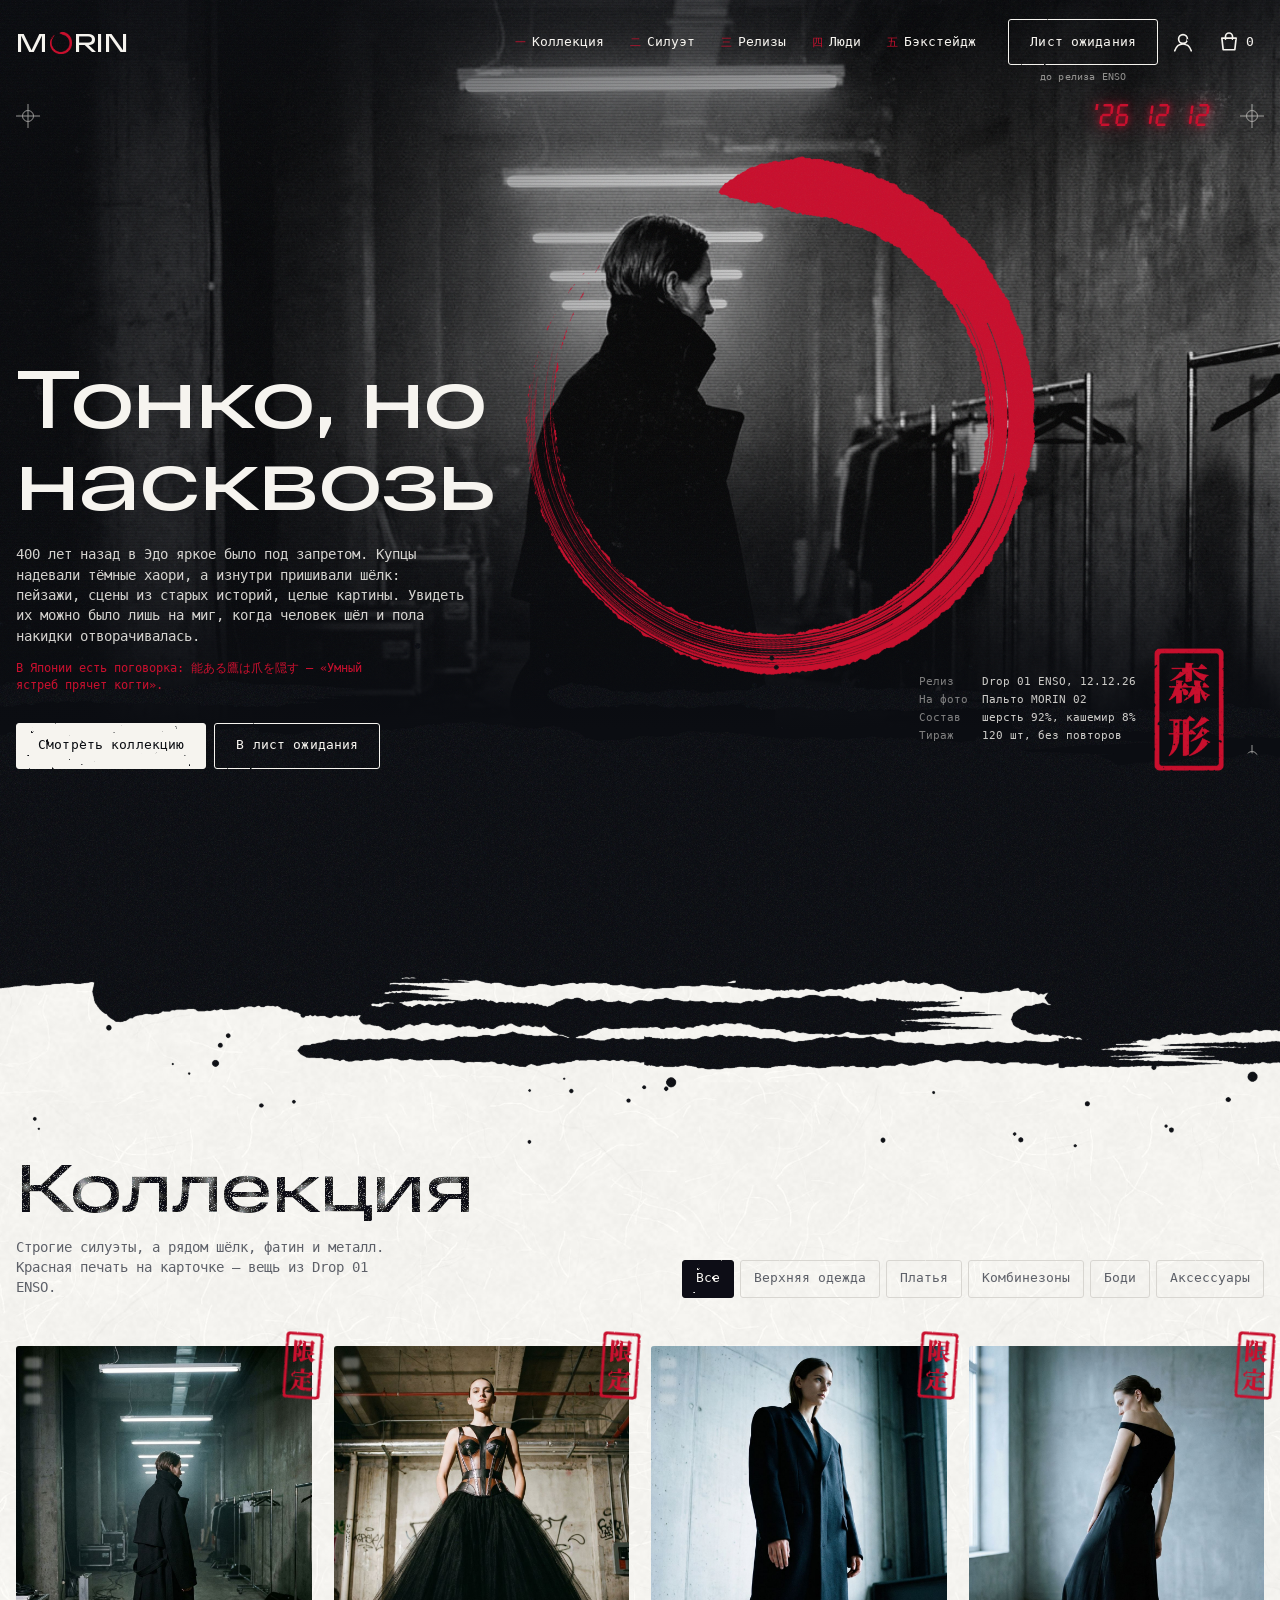
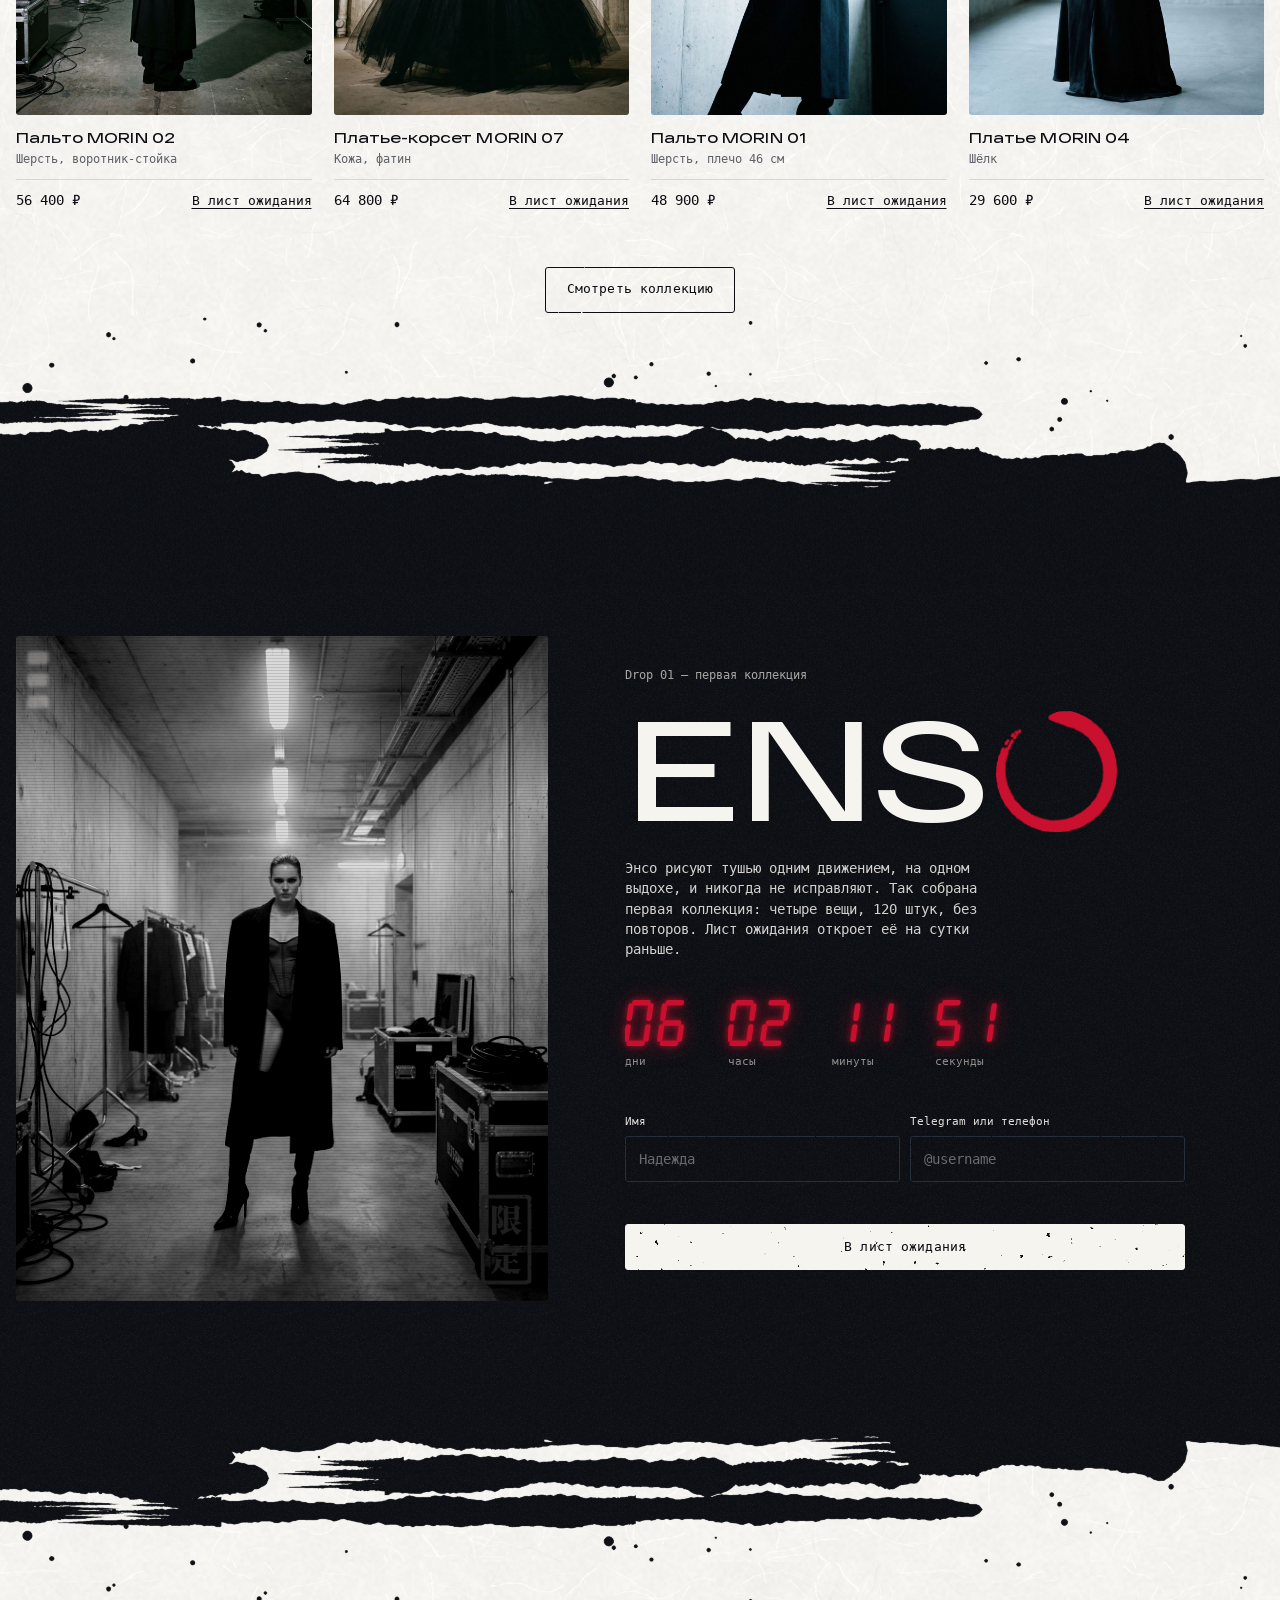
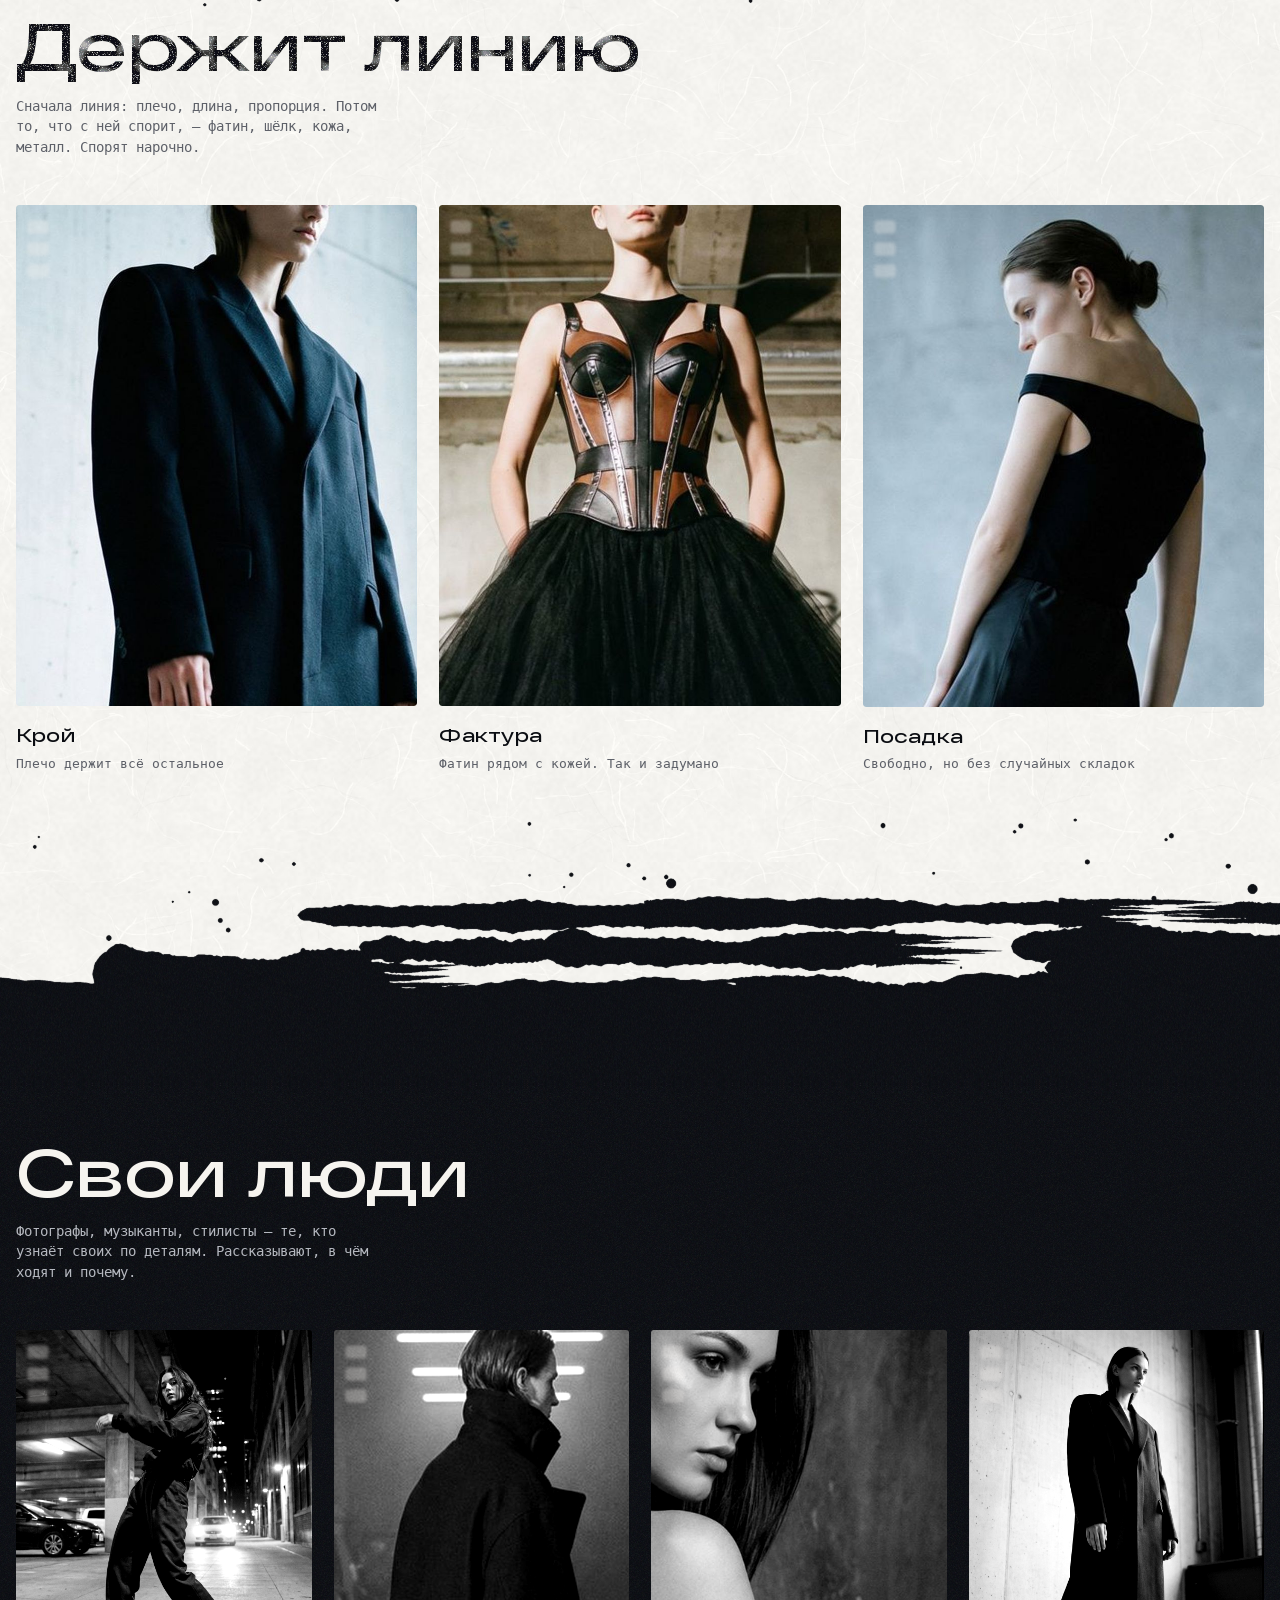
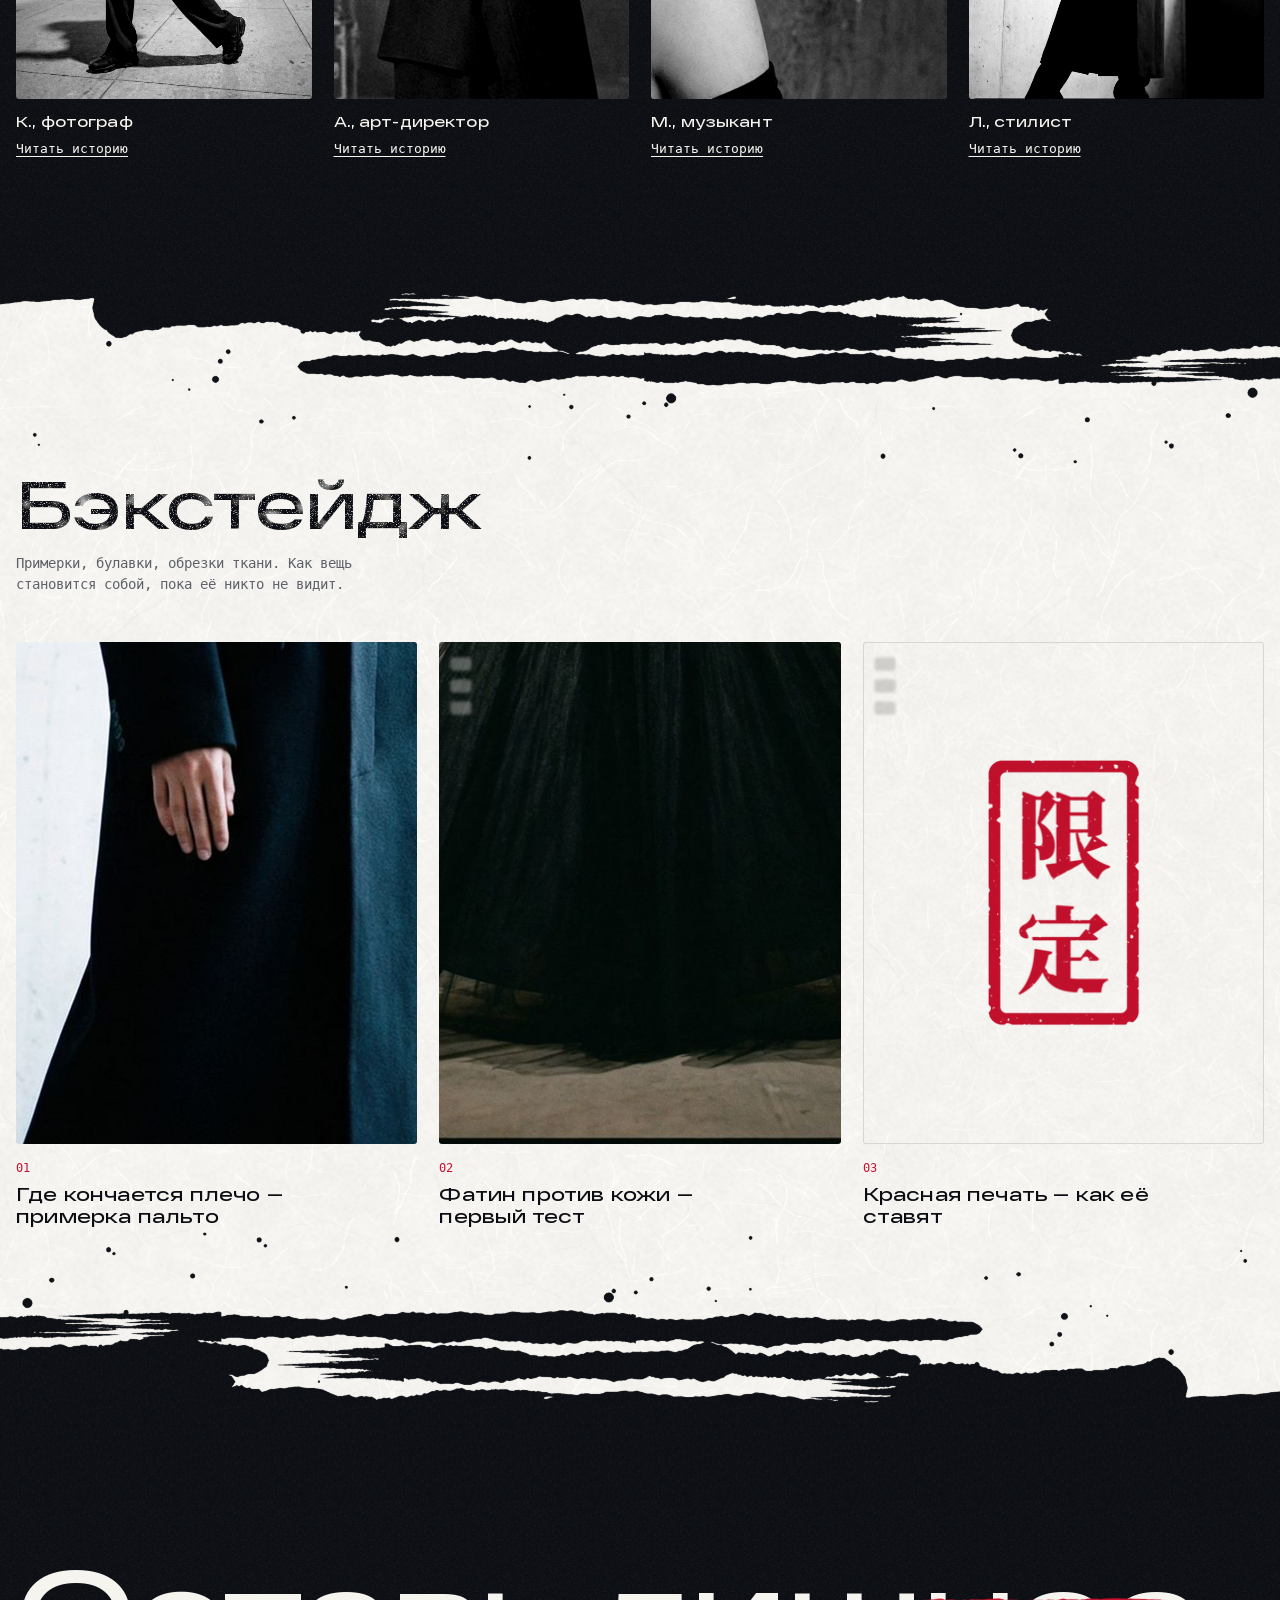
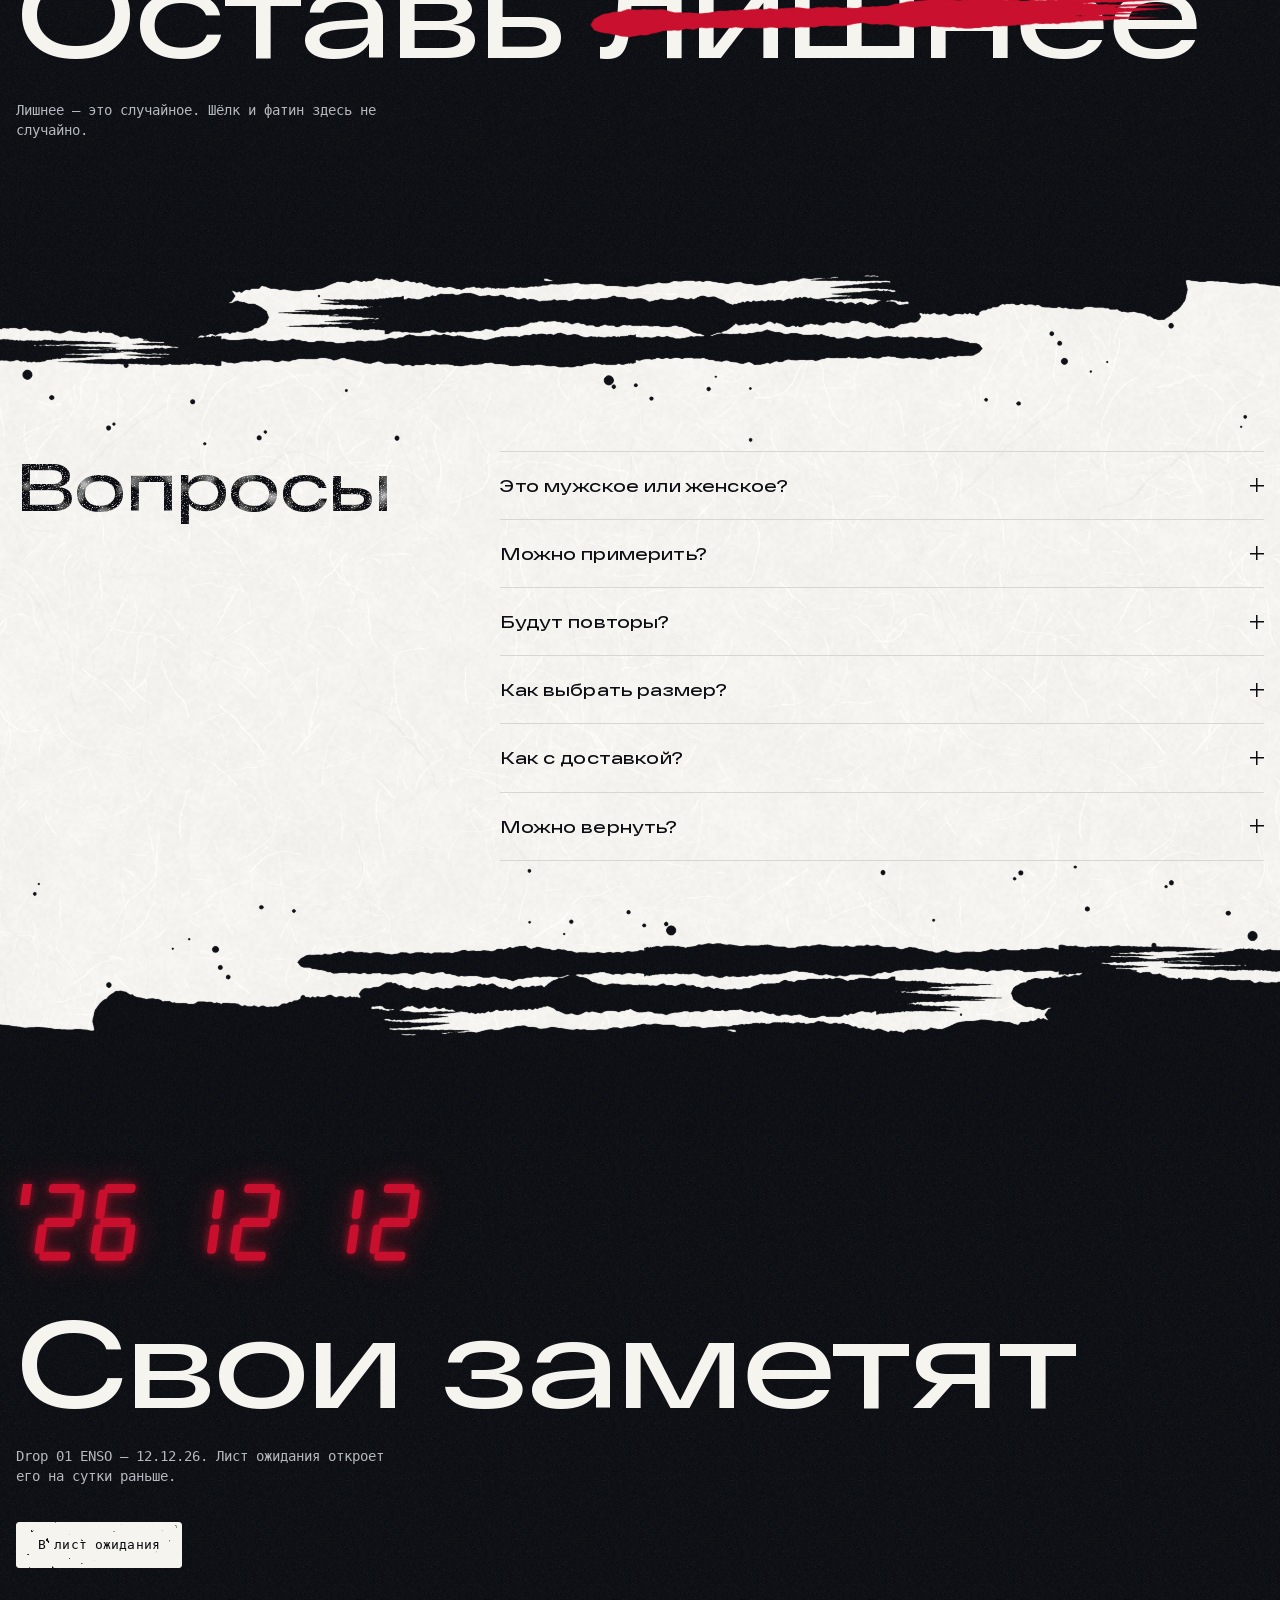
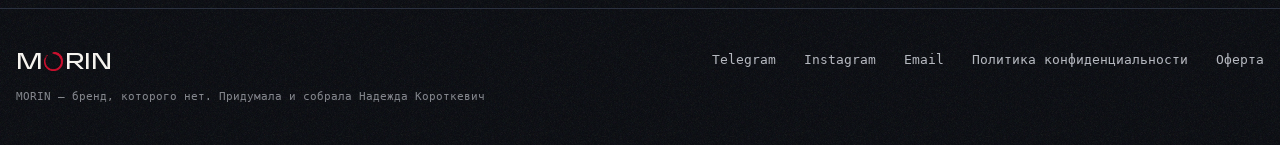
==== commit 4c97b877: "Add files via upload" ====
--- a/index.html
+++ b/index.html
@@ -5,6 +5,10 @@
 <meta name="viewport" content="width=device-width,initial-scale=1,viewport-fit=cover">
 <meta name="claude:viewport-fit-sides" content="cover">
 <title>MORIN</title>
+<link rel="icon" href="favicon.ico" sizes="any">
+<link rel="icon" href="favicon-32x32.png" type="image/png" sizes="32x32">
+<link rel="icon" href="favicon-16x16.png" type="image/png" sizes="16x16">
+<link rel="apple-touch-icon" href="apple-touch-icon.png">
 <link rel="stylesheet" href="css/morin.css">
 </head>
 <body>
--- a/css/morin.css
+++ b/css/morin.css
@@ -51,11 +51,11 @@
 .btn--ink{color:var(--ink)}
 .btn--ink:hover{color:var(--bone);--bg:var(--ink);--bb:var(--ink)}
 .txtbtn{display:inline-flex;align-items:center;gap:.35em;border:0;background:none;cursor:pointer;font-size:13px;height:46px;padding-inline:10px;opacity:.78}
-.cart__ico{display:block;width:22px;height:22px;filter:url(#wear-fill)}
+.cart__ico,.acct__ico{display:block;width:22px;height:22px;filter:url(#wear-fill)}
 .cart__txt{display:none}
 .cart{gap:6px}
-.cart,.menu-btn{color:var(--bone);opacity:1;transition:color .2s}
-.cart:hover,.menu-btn:hover{color:var(--red)}
+.cart,.menu-btn,.acct{color:var(--bone);opacity:1;transition:color .2s}
+.cart:hover,.menu-btn:hover,.acct:hover{color:var(--red)}
 .seal-ico{display:block;width:22px;height:22px;filter:url(#wear-fill)}
 .cart__n{font-variant-numeric:tabular-nums}
 .txtbtn:hover{opacity:1;color:var(--red)}
@@ -361,10 +361,23 @@
 .ptop h1{margin:0;font-family:var(--f-head);font-weight:600;font-size:clamp(40px,7.2vw,120px);line-height:.95;letter-spacing:-.01em}
 .ptop__sub{margin:22px 0 0;max-width:46ch;color:var(--mute)}
 .ptop--short .ptop__in{padding-top:calc(84px + 40px)}
+body.hdr-on-paper main{background:var(--bone) url(../img/washi.jpg) center/900px}
+.ptop--paper{background:none;color:var(--ink)}
+.ptop--paper .ptop__sub{color:var(--paper-mute)}
+.ptop--paper .ptop__in{padding-top:calc(64px + 48px);padding-bottom:28px}
+.ptop--paper.ptop--compact h1{font-size:clamp(28px,3.4vw,44px)}
+.ptop--paper.ptop--compact .ptop__in{padding-top:calc(64px + 32px);padding-bottom:20px}
+.paper--flush{background:none}
+.paper--flush .col{padding-top:40px;padding-bottom:calc(var(--edge-mid) + 210px)}
+.hdr-on-paper .hdr{color:var(--ink)}
+.hdr-on-paper .hdr .btn--light{color:var(--ink)}
+.hdr-on-paper .cart,.hdr-on-paper .menu-btn,.hdr-on-paper .acct{color:var(--ink)}
+body.hdr-on-paper{--edge-h:190px;--edge-mid:calc(var(--edge-h) * .42)}
 /* низ страницы: подвал на чёрном */
 .pend{position:relative;background:var(--ink) url(../img/noise.webp) 0 0/128px;color:var(--bone)}
 .pend .foot{border-top:0}
 .pend .foot__in{padding-top:max(40px,calc(var(--gap) - var(--edge-mid)))}
+.pend.pend--sm .foot__in{padding-top:24px;padding-bottom:24px}
 .sec-h{margin:0 0 32px;font-family:var(--f-head);font-weight:600;font-size:clamp(24px,2.8vw,40px);line-height:1;letter-spacing:-.01em;filter:url(#print);mix-blend-mode:multiply}
 
 /* ---------- каталог ---------- */
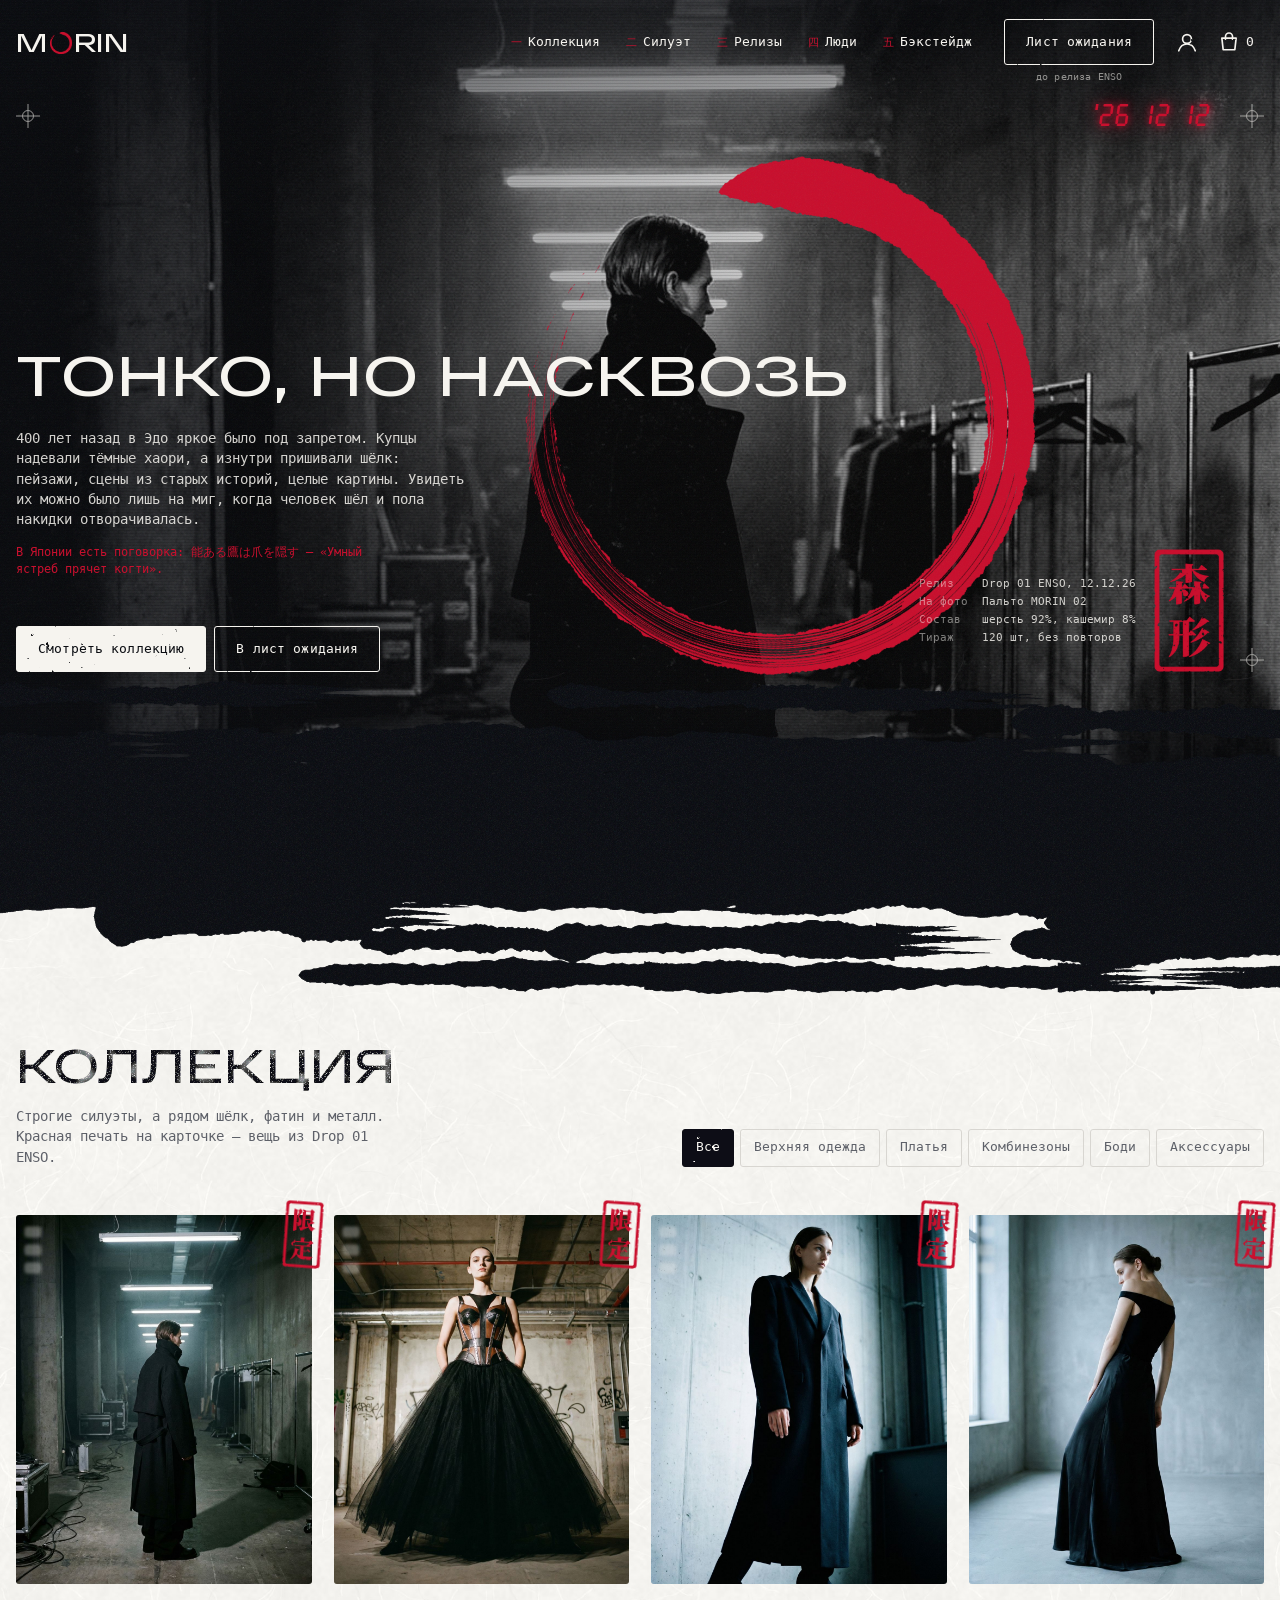
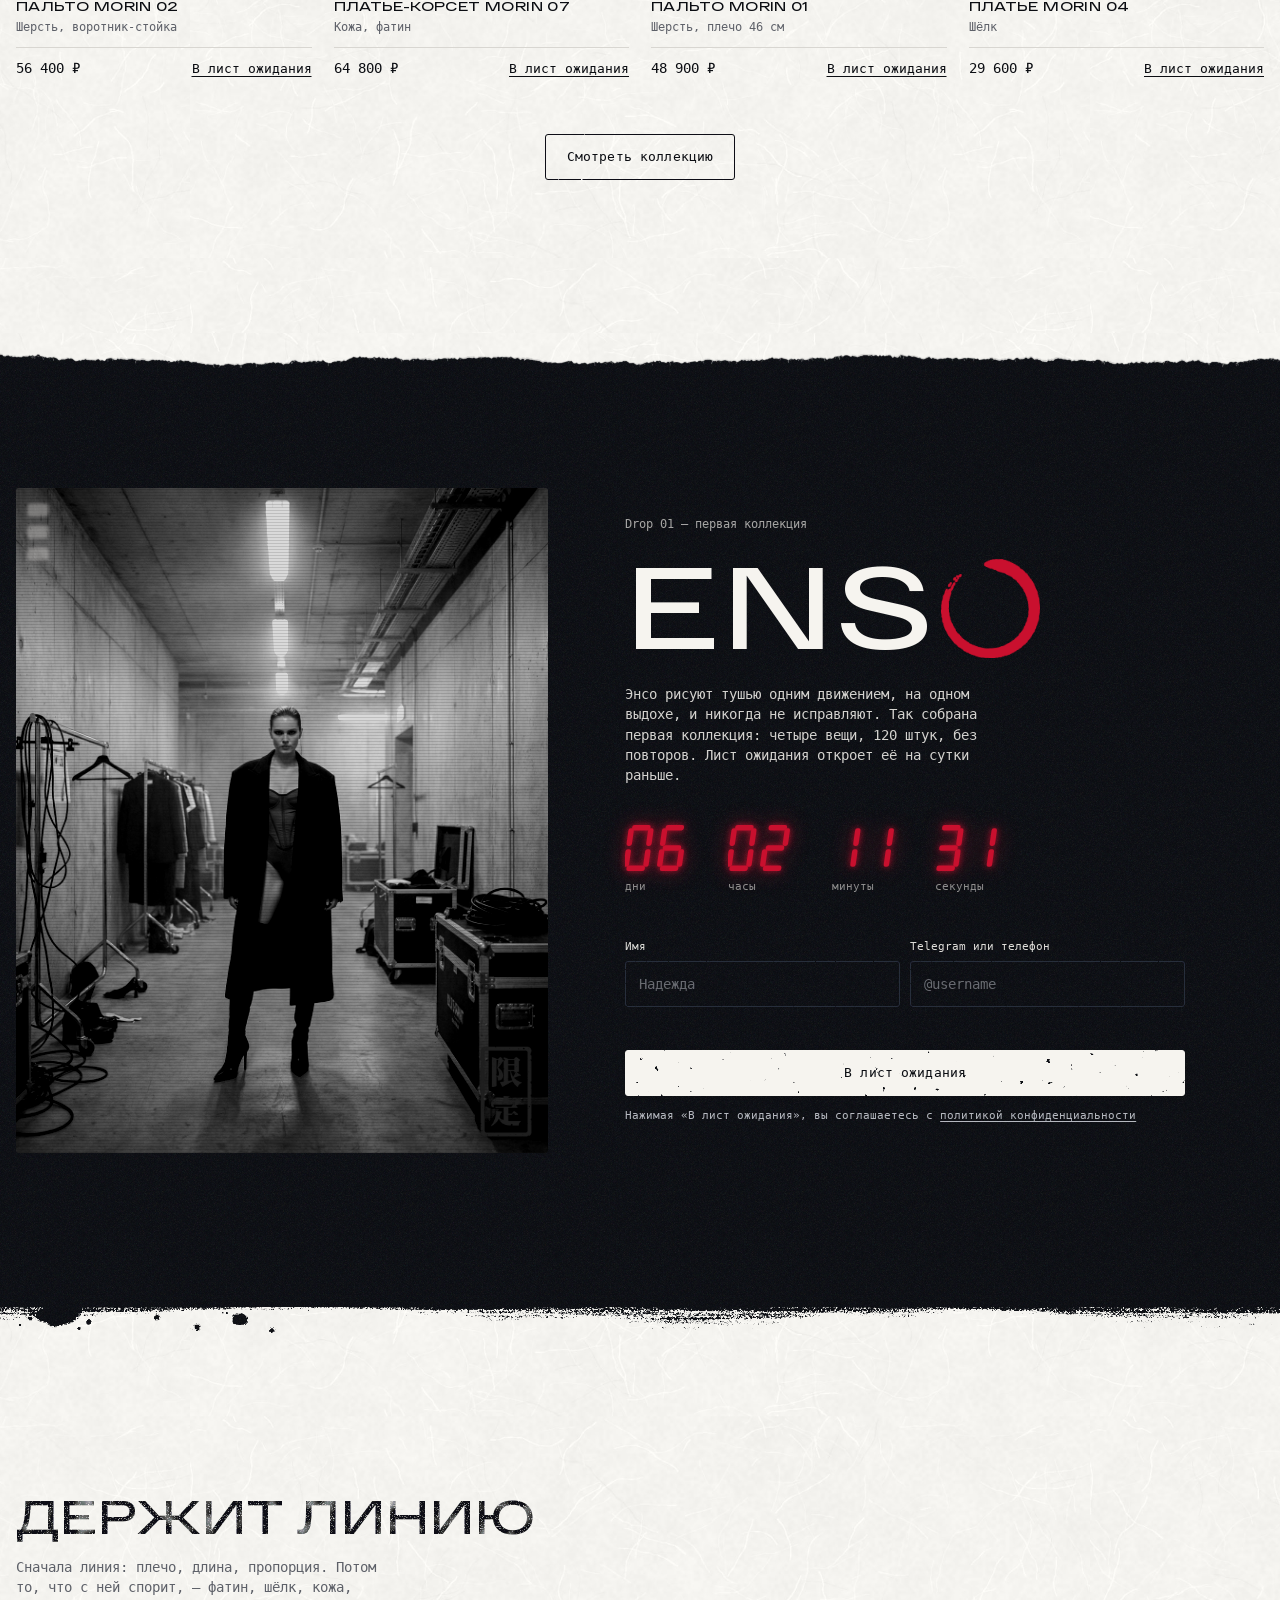
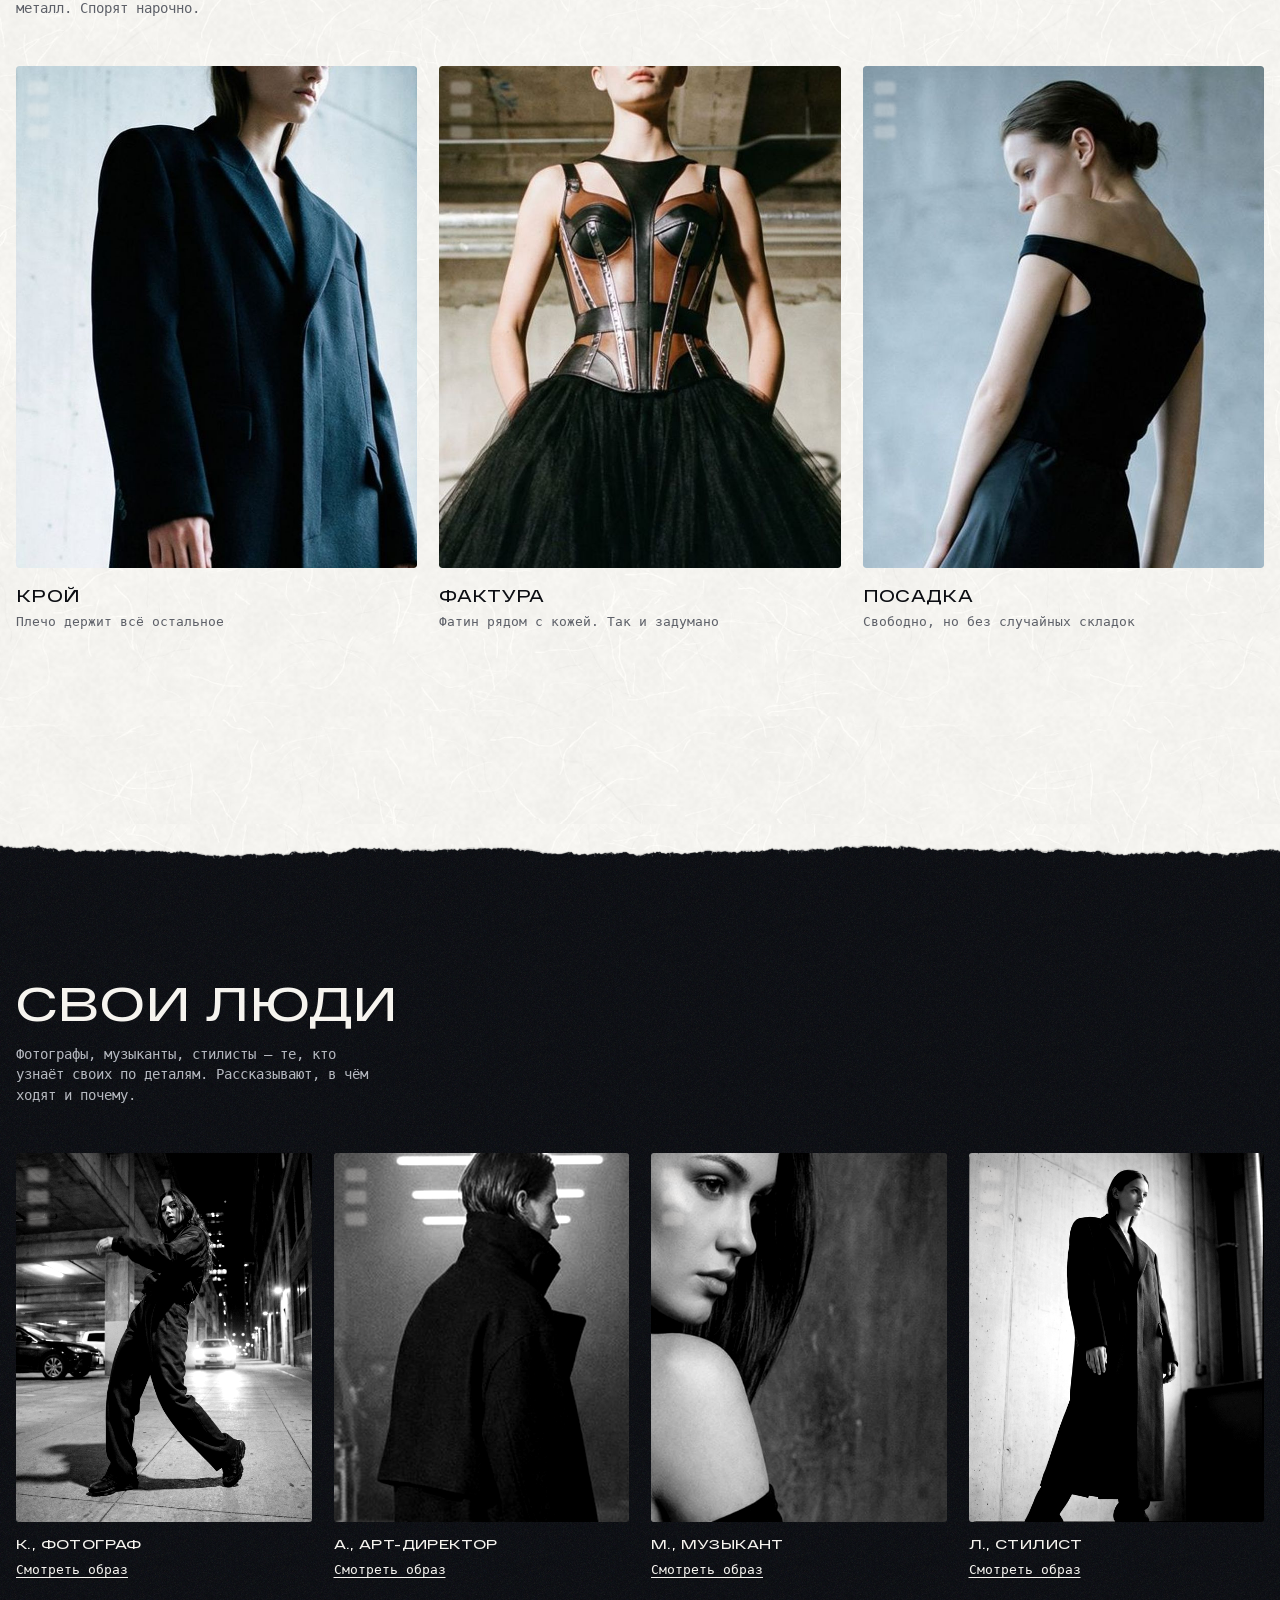
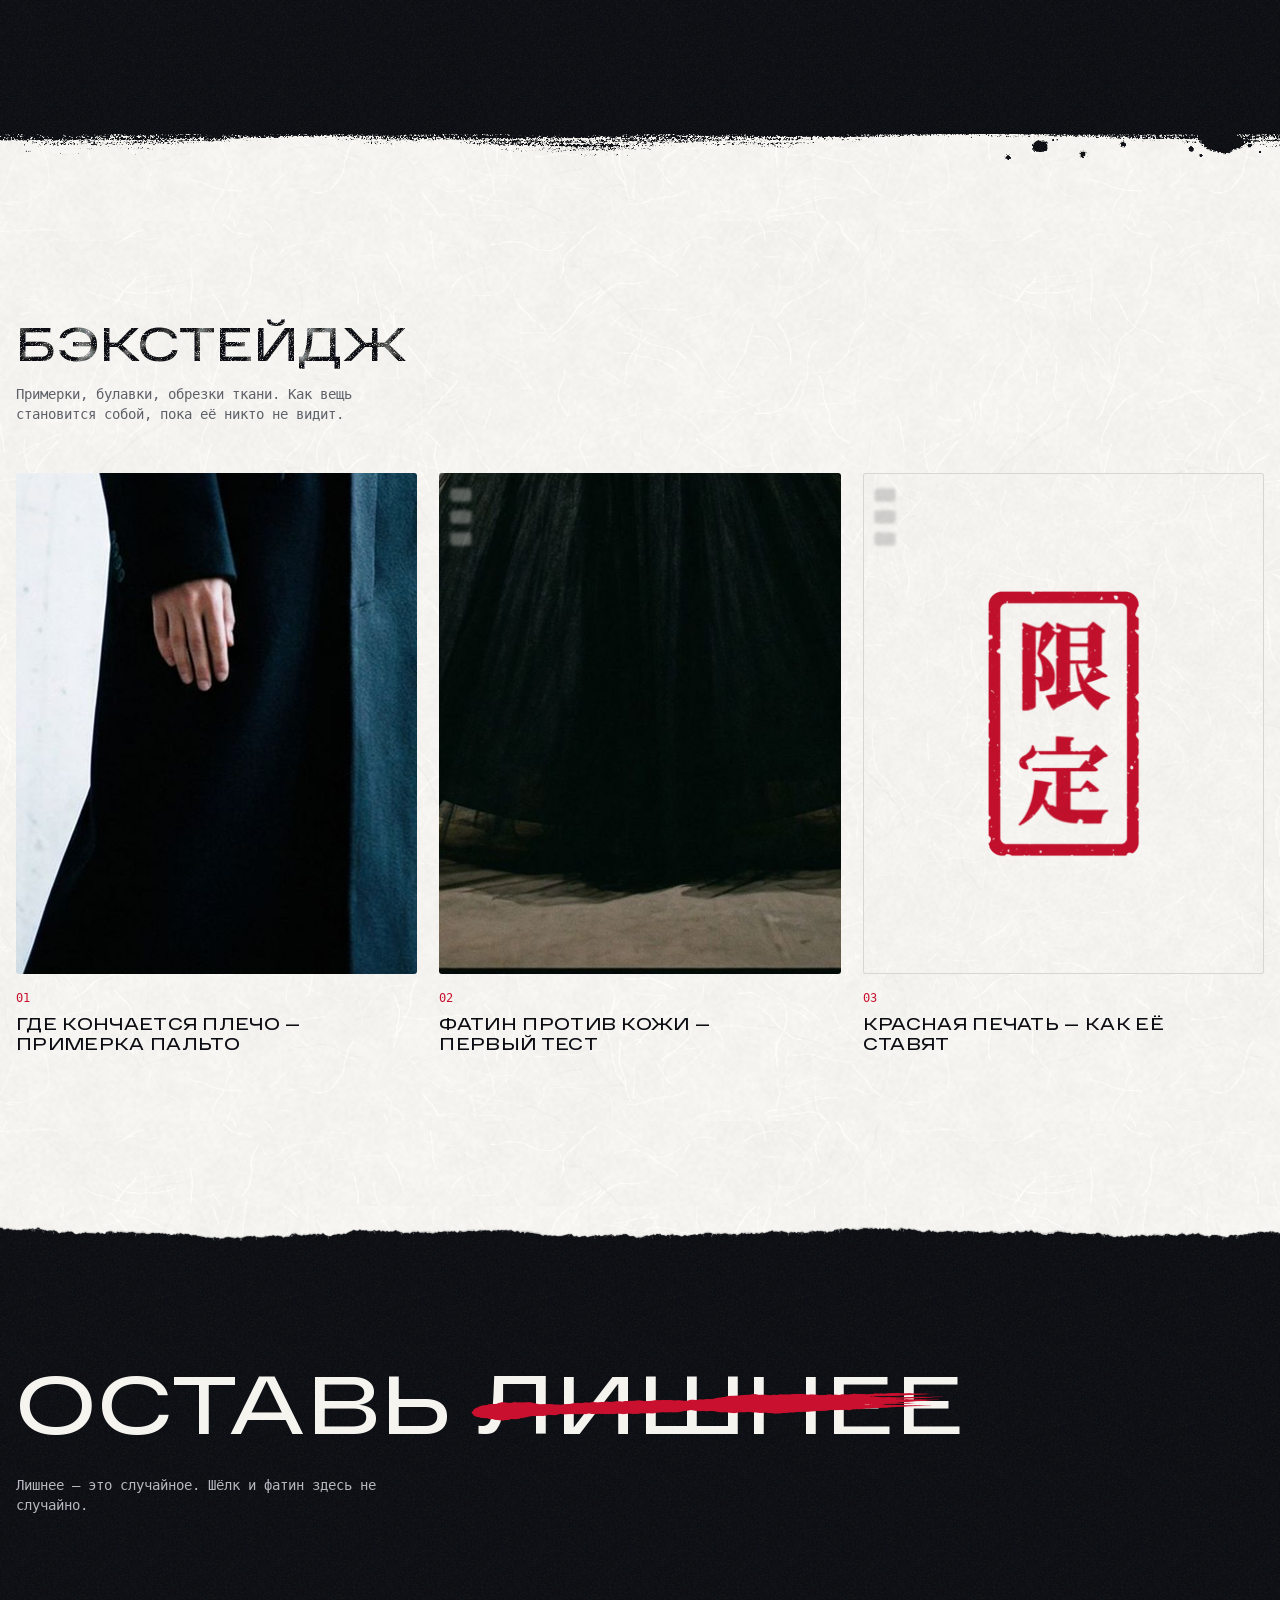
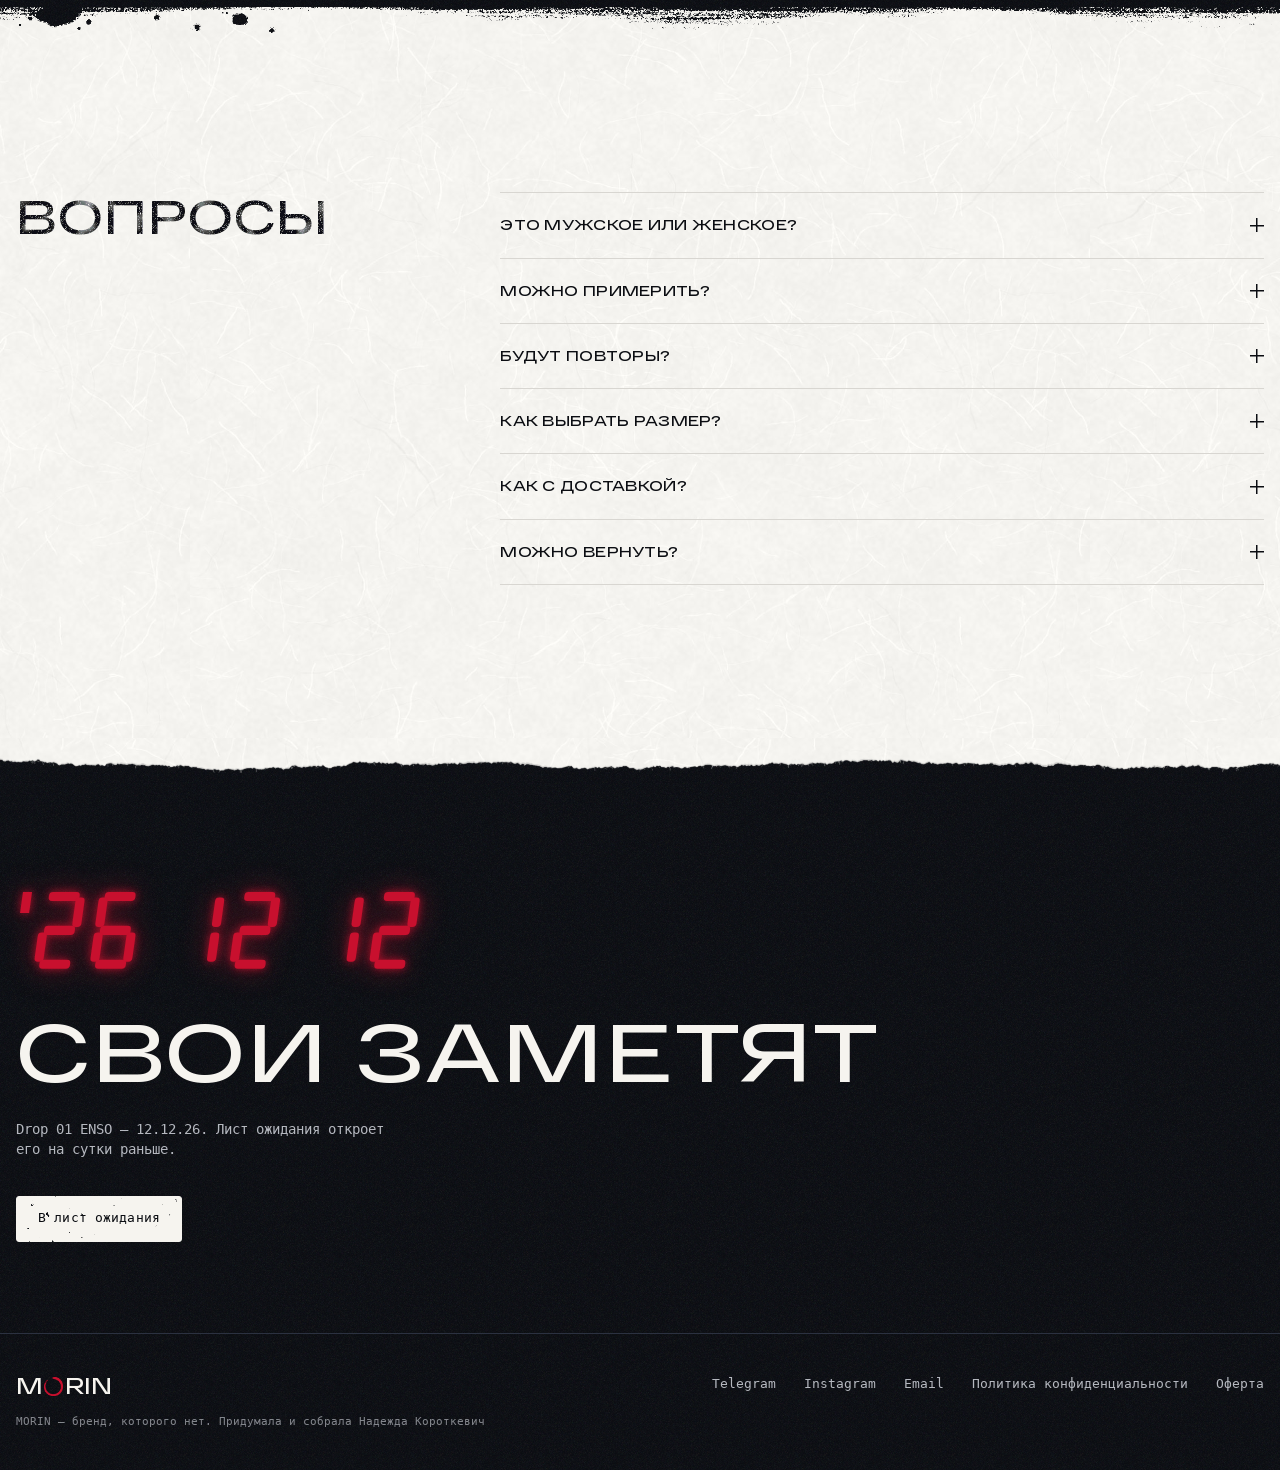
==== commit eab8c8ed: "Переходы, кабинет, политика, проверка ссылок и меню Co-Authored-By: Claude Opus 5.5 <noreply@anthrop" ====
--- a/index.html
+++ b/index.html
@@ -58,8 +58,9 @@
   </section>
 
   <!-- ЭКРАН 2 -->
-  <section class="paper" id="collection" aria-labelledby="col-h">
-    <span class="ink-edge" aria-hidden="true"></span>
+  <section class="paper t-down b-tear" id="collection" aria-labelledby="col-h">
+    <span class="ink-down" aria-hidden="true"></span>
+    <span class="tear tear--bottom" aria-hidden="true"></span>
     <div class="wrap col">
       <div class="col__head">
         <div>
@@ -73,8 +74,7 @@
     </div>
   </section>
   <!-- ДРОП ENSO -->
-  <section class="drop" id="drop" aria-labelledby="drop-h">
-    <span class="ink-edge ink-edge--up" aria-hidden="true"></span>
+  <section class="drop t-tear b-tear" id="drop" aria-labelledby="drop-h">
     <div class="wrap drop__grid">
       <figure class="drop__photo">
         <span class="film" aria-hidden="true"><i></i><i></i><i></i></span>
@@ -93,6 +93,7 @@
             <label for="wTg">Telegram или телефон<span class="field"><input id="wTg" name="tg" placeholder="@username"></span></label>
             <p class="wait__err" id="wErr" role="alert"></p>
             <button class="btn btn--solid" type="submit">В лист ожидания</button>
+            <p class="consent" style="grid-column:1/-1;margin:2px 0 0">Нажимая «В лист ожидания», вы соглашаетесь с <a href="privacy.html">политикой конфиденциальности</a></p>
           </form>
           <p class="wait__ok" id="wOk" hidden>Заявка принята. Доступ к ENSO придёт за сутки до релиза.</p>
         </div>
@@ -101,8 +102,9 @@
   </section>
 
   <!-- ФОРМА -->
-  <section class="paper form-sec to-dark" id="silhouette" aria-labelledby="form-h">
-    <span class="ink-edge ink-edge--flip" aria-hidden="true"></span>
+  <section class="paper form-sec t-tear b-tear" id="silhouette" aria-labelledby="form-h">
+    <span class="pline pline--top pline--mirror" aria-hidden="true"></span>
+    <span class="tear tear--bottom" aria-hidden="true"></span>
     <div class="wrap col">
       <div class="col__head">
         <div>
@@ -119,8 +121,7 @@
   </section>
 
   <!-- ЛЮДИ (громко) -->
-  <section class="dark" id="people" aria-labelledby="people-h">
-    <span class="ink-edge ink-edge--up ink-edge--flip" aria-hidden="true"></span>
+  <section class="dark t-tear b-tear" id="people" aria-labelledby="people-h">
     <div class="wrap dark__in">
       <div class="col__head">
         <div>
@@ -129,17 +130,18 @@
         </div>
       </div>
       <div class="people">
-        <article class="person"><a class="ph" href="#people"><img src="img/jumpsuit.jpg" alt="К., фотограф, в комбинезоне MORIN 03 на ночной парковке"><span class="film" aria-hidden="true"><i></i><i></i><i></i></span></a><h3>K., фотограф</h3><a class="more" href="#people">Читать историю</a></article>
-        <article class="person"><a class="ph" href="#people"><img src="img/corridor-coat-d2.jpg" alt="А., арт-директор, в пальто MORIN 02, вид со спины"><span class="film" aria-hidden="true"><i></i><i></i><i></i></span></a><h3>А., арт-директор</h3><a class="more" href="#people">Читать историю</a></article>
-        <article class="person"><a class="ph" href="#people"><img src="img/body-d2.jpg" alt="М., музыкант, портрет в боди MORIN 06"><span class="film" aria-hidden="true"><i></i><i></i><i></i></span></a><h3>М., музыкант</h3><a class="more" href="#people">Читать историю</a></article>
-        <article class="person"><a class="ph" href="#people"><img src="img/coat-long.jpg" alt="Л., стилист, в длинном пальто MORIN 01"><span class="film" aria-hidden="true"><i></i><i></i><i></i></span></a><h3>Л., стилист</h3><a class="more" href="#people">Читать историю</a></article>
+        <article class="person"><a class="ph" href="product.html?id=kombinezon-03"><img src="img/jumpsuit.jpg" alt="К., фотограф, в комбинезоне MORIN 03 на ночной парковке"><span class="film" aria-hidden="true"><i></i><i></i><i></i></span></a><h3>K., фотограф</h3><a class="more" href="product.html?id=kombinezon-03">Смотреть образ</a></article>
+        <article class="person"><a class="ph" href="product.html?id=palto-02"><img src="img/corridor-coat-d2.jpg" alt="А., арт-директор, в пальто MORIN 02, вид со спины"><span class="film" aria-hidden="true"><i></i><i></i><i></i></span></a><h3>А., арт-директор</h3><a class="more" href="product.html?id=palto-02">Смотреть образ</a></article>
+        <article class="person"><a class="ph" href="product.html?id=bodi-06"><img src="img/body-d2.jpg" alt="М., музыкант, портрет в боди MORIN 06"><span class="film" aria-hidden="true"><i></i><i></i><i></i></span></a><h3>М., музыкант</h3><a class="more" href="product.html?id=bodi-06">Смотреть образ</a></article>
+        <article class="person"><a class="ph" href="product.html?id=palto-01"><img src="img/coat-long.jpg" alt="Л., стилист, в длинном пальто MORIN 01"><span class="film" aria-hidden="true"><i></i><i></i><i></i></span></a><h3>Л., стилист</h3><a class="more" href="product.html?id=palto-01">Смотреть образ</a></article>
       </div>
     </div>
   </section>
 
   <!-- БЭКСТЕЙДЖ (тихо) -->
-  <section class="paper to-dark" id="backstage" aria-labelledby="bs-h">
-    <span class="ink-edge" aria-hidden="true"></span>
+  <section class="paper t-tear b-tear" id="backstage" aria-labelledby="bs-h">
+    <span class="pline pline--top" aria-hidden="true"></span>
+    <span class="tear tear--bottom" aria-hidden="true"></span>
     <div class="wrap col">
       <div class="col__head">
         <div>
@@ -156,8 +158,7 @@
   </section>
 
   <!-- МАНИФЕСТ (громкий акцент) -->
-  <section class="dark manifest" aria-labelledby="man-h">
-    <span class="ink-edge ink-edge--up" aria-hidden="true"></span>
+  <section class="dark manifest t-tear" aria-labelledby="man-h">
     <div class="wrap dark__in">
       <h2 class="manifest__h" id="man-h">Оставь <span class="strike">лишнее<img src="img/strike-red.webp" alt=""></span></h2>
       <p class="manifest__p">Лишнее — это случайное. Шёлк и фатин здесь не случайно.</p>
@@ -165,8 +166,9 @@
   </section>
 
   <!-- FAQ (тихо) -->
-  <section class="paper to-dark" id="faq" aria-labelledby="faq-h">
-    <span class="ink-edge ink-edge--flip" aria-hidden="true"></span>
+  <section class="paper t-tear b-tear" id="faq" aria-labelledby="faq-h">
+    <span class="pline pline--top pline--mirror" aria-hidden="true"></span>
+    <span class="tear tear--bottom" aria-hidden="true"></span>
     <div class="wrap col faq">
       <h2 id="faq-h">Вопросы</h2>
       <div class="faq__list">
@@ -181,8 +183,7 @@
   </section>
 
   <!-- ФИНАЛ (громко) + ПОДВАЛ -->
-  <section class="dark final" aria-labelledby="fin-h">
-    <span class="ink-edge ink-edge--up ink-edge--flip" aria-hidden="true"></span>
+  <section class="dark final t-tear" aria-labelledby="fin-h">
     <div class="wrap dark__in final__in">
       <svg class="final__date" id="finalDate" role="img" aria-label="Дата релиза: 12 декабря 2026"></svg>
       <h2 class="final__h" id="fin-h">Свои заметят</h2>
--- a/css/morin.css
+++ b/css/morin.css
@@ -562,3 +562,179 @@
 .gal .ph img.gentei,.rel__photo img.gentei{width:52px;height:auto;object-fit:contain}
 .nf>.wrap{width:100%}
 .rel__photo img.gentei{filter:none}
+
+/* =================== v2 · 06.11.2026 =================== */
+/* мазки тоньше: высота задаётся пропорцией картинки, без обрезки */
+:root{--edge-h:10.83vw;--edge-mid:calc(var(--edge-h) * .45);--rise-h:13.33vw;--tear-h:3.75vw}
+body.hdr-on-paper{--edge-h:10.83vw;--edge-mid:calc(var(--edge-h) * .45)}
+.ink-edge{height:var(--edge-h);-webkit-mask-size:100% 100%;mask-size:100% 100%}
+.hero .ink-edge--hero{height:var(--rise-h);-webkit-mask-size:100% 100%;mask-size:100% 100%}
+.hero__shade{background:linear-gradient(0deg,#0B0D12 0,#0B0D12 calc(var(--rise-h)*.45),rgba(11,13,18,.55) calc(var(--rise-h)*1.2),rgba(11,13,18,0) 52%),linear-gradient(90deg,rgba(11,13,18,.7) 0%,rgba(11,13,18,.15) 45%,rgba(11,13,18,0) 70%),linear-gradient(180deg,rgba(11,13,18,.55) 0%,rgba(11,13,18,0) 18%)}
+.hero__grain,.hero__scan,.hero::after{-webkit-mask-image:linear-gradient(0deg,transparent 0,transparent calc(var(--rise-h)*.45),#000 calc(var(--rise-h)*1.1));mask-image:linear-gradient(0deg,transparent 0,transparent calc(var(--rise-h)*.45),#000 calc(var(--rise-h)*1.1))}
+/* рваная рисовая бумага: второй тип перехода */
+.tear{position:absolute;left:0;width:100%;height:var(--tear-h);z-index:3;pointer-events:none;background:var(--bone) url(../img/washi.jpg) center/900px;-webkit-mask:url(../img/tear.webp) 0 0/100% 100% no-repeat;mask:url(../img/tear.webp) 0 0/100% 100% no-repeat}
+.tear--top{top:1px;transform:translateY(-100%)}
+.tear--bottom{bottom:1px;transform:translateY(100%) scale(-1,-1)}
+/* отступы: у мазка — середина мазка, у рваного края — сам край */
+.paper.t-tear .col{padding-top:var(--gap)}
+.paper.b-tear .col,#collection.b-tear .col{padding-bottom:var(--gap)}
+.t-tear .dark__in,.drop.t-tear .drop__grid{padding-top:var(--gap)}
+.b-tear .dark__in,.drop.b-tear .drop__grid{padding-bottom:var(--gap)}
+
+/* шапка: одинаковые шаги между кнопкой и иконками */
+.hdr-cta{gap:0}
+.hdr-cta .hdr-wait{margin-right:12px}
+.hdr .txtbtn{padding-inline:10px}
+
+/* первый экран: больше воздуха до кнопок, справка и печать на уровне кнопок */
+.hero__content{bottom:calc(var(--rise-h) * .62 + 20px)}
+.hero__actions{margin-top:48px}
+.doc{bottom:calc(var(--rise-h) * .62 + 20px);align-items:center}
+.reg--bl,.reg--br{bottom:calc(var(--rise-h) * .62 + 20px)}
+
+/* заголовочный шрифт — только капсом, кегль меньше */
+.hero h1,.col__head h2,.card h3,.drop__title,.tri h3,.person h3,.notes h3,.manifest__h,.faq h2,.faq summary,.final__h,.ptop h1,.sec-h,.empty h3,.info h1,.sheet-dlg h2,.line h3,.sum h2,.sum__total,.sum__items b,.blank h2,.fs legend,.done h2,.rel__t,.nf h1,.scroll nav a,.acc h2,.acc h3,.pol h2{text-transform:uppercase;letter-spacing:.02em}
+.hero h1{font-size:clamp(28px,4.4vw,72px);line-height:1.02;max-width:none}
+.col__head h2,.faq h2{font-size:clamp(26px,3.6vw,54px);line-height:1.02}
+.manifest__h,.final__h,.nf h1{font-size:clamp(34px,6.4vw,104px);line-height:1}
+.drop__title{font-size:clamp(56px,9vw,144px)}
+.ptop h1{font-size:clamp(30px,4.6vw,72px);line-height:1}
+.ptop--paper.ptop--compact h1{font-size:clamp(24px,2.8vw,40px)}
+.info h1{font-size:clamp(22px,2.4vw,36px);line-height:1.08}
+.rel__t{font-size:clamp(44px,6.4vw,104px)}
+.done h2{font-size:clamp(28px,3.8vw,56px)}
+.sec-h,.blank h2{font-size:clamp(20px,2.2vw,32px)}
+.card h3,.person h3{font-size:13px;letter-spacing:.03em}
+.tri h3,.notes h3{font-size:16px}
+.faq summary{font-size:14px}
+.line h3{font-size:13px}
+.sum__total{font-size:18px}
+.scroll nav a{font-size:clamp(22px,6.4vw,28px)}
+
+/* внутренние страницы: одинаковый подвал, рваная бумага вместо мазка */
+.paper--flush .col{padding-top:40px;padding-bottom:var(--gap)}
+.pend{background:var(--ink) url(../img/noise.webp) 0 0/128px}
+.pend .foot{border-top:0}
+.pend .foot__in,.pend.pend--sm .foot__in{padding-top:calc(var(--tear-h) + 40px);padding-bottom:40px}
+.hdr-on-paper main>.paper:last-of-type{position:relative}
+/* товар: без чёрного верха, вещь сразу на первом экране */
+.paper--flush .col.prod-top{padding-top:calc(84px + 32px)}
+.crumbs{margin:0 0 24px;font-size:12px;color:var(--paper-mute)}
+.crumbs a{color:inherit;text-decoration:none;transition:color .2s}
+.crumbs a:hover{color:var(--red)}
+.info{top:110px}
+/* согласие с политикой у форм */
+.consent{margin:12px 0 0;font-size:11px;line-height:1.45;color:var(--paper-mute)}
+.consent a{color:inherit;text-decoration:underline;text-underline-offset:2px;transition:color .2s}
+.consent a:hover{color:var(--red)}
+.dark .consent,.drop .consent{color:var(--mute)}
+
+@media (max-width:1100px){
+  .info{top:auto}
+}
+@media (max-width:720px){
+  :root,body.hdr-on-paper{--edge-h:16vw;--edge-mid:calc(var(--edge-h) * .45);--rise-h:20vw;--tear-h:6vw}
+  .hero__content{bottom:auto}
+  .hero__actions{margin-top:36px}
+  .hero h1{font-size:clamp(24px,7.6vw,36px)}
+  .col__head h2,.faq h2{font-size:clamp(22px,7vw,30px)}
+  .manifest__h,.final__h,.nf h1{font-size:clamp(28px,9vw,44px)}
+  .ptop h1{font-size:clamp(26px,8vw,40px)}
+  .drop__title{font-size:clamp(48px,16vw,72px)}
+  .card h3,.person h3{font-size:10.5px}
+  .tri h3,.notes h3{font-size:13px}
+  .faq summary{font-size:12px}
+  .paper--flush .col.prod-top{padding-top:calc(64px + 20px)}
+  .hero .ink-edge--hero{top:calc(min(118vw,560px) - var(--rise-h) + 1px)}
+  .doc{bottom:auto}
+  .reg--bl,.reg--br{bottom:auto}
+}
+.nf--paper{min-height:auto;display:block;color:var(--ink)}
+.nf--paper .nf__in{padding-block:calc(84px + 64px) var(--gap)}
+.nf--paper h1{color:var(--ink);filter:url(#print);mix-blend-mode:multiply}
+.nf--paper p{color:var(--paper-mute)}
+/* личный кабинет после входа */
+.acc{display:grid;grid-template-columns:minmax(0,8fr) minmax(0,4fr);gap:clamp(32px,5vw,80px);align-items:start}
+.acc__main,.acc__side{display:grid;gap:24px}
+.acc__box{position:relative;padding:28px;border:1px solid var(--paper-line);border-radius:3px}
+.acc h2{margin:0 0 20px;font-family:var(--f-head);font-weight:600;font-size:16px}
+.ord{border-top:1px solid var(--paper-line)}
+.ord:last-child{border-bottom:1px solid var(--paper-line)}
+.ord>summary{list-style:none;display:grid;grid-template-columns:auto auto 1fr auto 14px;gap:8px 22px;align-items:center;padding:18px 0;cursor:pointer;font-size:13px}
+.ord>summary::-webkit-details-marker{display:none}
+.ord>summary::after{content:"";width:12px;height:12px;background:linear-gradient(currentColor,currentColor) center/12px 1.4px no-repeat,linear-gradient(currentColor,currentColor) center/1.4px 12px no-repeat;transition:transform .25s}
+.ord[open]>summary::after{transform:rotate(45deg)}
+.ord>summary:hover .ord__n{color:var(--red)}
+.ord__n{font-family:var(--f-head);font-weight:600;text-transform:uppercase;letter-spacing:.02em;transition:color .2s}
+.ord__d{color:var(--paper-mute)}
+.ord__s{color:var(--paper-mute)}
+.ord__s.is-live{color:var(--red)}
+.ord__p{font-variant-numeric:tabular-nums}
+.ord .sum__items{margin:0 0 4px}
+.ord .sum__items a{color:inherit;text-decoration:none}
+.ord .sum__items a:hover{color:var(--red)}
+.track--sm{margin:18px 0 24px}
+.track--sm li{font-size:11px}
+.acc__wait p{margin:0;max-width:52ch}
+.acc__seal{position:absolute;right:24px;top:22px;width:54px;transform:rotate(5deg)}
+.acc__count{display:flex;align-items:center;gap:14px;margin:22px 0;font-size:12px;color:var(--paper-mute)}
+.acc__count svg{height:26px;width:auto;filter:drop-shadow(0 0 2px rgba(200,16,46,.45))}
+.acc__addr{margin:0;font-size:13px;line-height:1.55}
+.acc__edit{margin-top:16px}
+.acc .spec{margin:0}
+@media (max-width:1100px){.acc{grid-template-columns:1fr}}
+@media (max-width:720px){
+  .acc__box{padding:20px}
+  .ord>summary{grid-template-columns:1fr auto 14px;gap:4px 12px}
+  .ord__d{grid-column:1;grid-row:2}
+  .ord__s{grid-column:1/-1;grid-row:3}
+  .ord__p{grid-column:2;grid-row:1}
+  .ord>summary::after{grid-column:3;grid-row:1}
+  .acc__seal{width:44px;right:16px;top:16px}
+}
+/* политика конфиденциальности */
+.pol{max-width:760px}
+.pol__date{margin:0 0 40px;font-size:12px;color:var(--paper-mute)}
+.pol section{padding:28px 0;border-top:1px solid var(--paper-line)}
+.pol h2{margin:0 0 14px;font-family:var(--f-head);font-weight:600;font-size:16px}
+.pol p{margin:0 0 10px;max-width:62ch}
+/* низ первого экрана: зерно проявляется плавно, чтобы чёрный под мазком совпал со следующим блоком */
+.hero__shade::after{content:"";position:absolute;left:0;right:0;bottom:0;height:calc(var(--rise-h) * 2.2);background:var(--ink) url(../img/noise.webp) 0 0/128px;-webkit-mask-image:linear-gradient(0deg,#000 0,#000 50%,transparent 100%);mask-image:linear-gradient(0deg,#000 0,#000 50%,transparent 100%)}
+@media (max-width:720px){.acc__wait p{padding-right:56px}}
+
+/* =================== v3 · переходы =================== */
+/* первый экран: прежний крупный мазок, на 80% по высоте */
+:root{--rise-h:18.6vw;--pl-h:12.5vw}
+.hero .ink-edge--hero{height:var(--rise-h);-webkit-mask:url(../img/ink-rise.webp) center bottom/100% auto no-repeat;mask:url(../img/ink-rise.webp) center bottom/100% auto no-repeat}
+/* прямая кромка краски с россыпью и кляксой у края */
+.pline{position:absolute;left:0;width:100%;height:var(--pl-h);z-index:3;pointer-events:none;background:var(--ink) url(../img/noise.webp) 0 0/128px;-webkit-mask:url(../img/paint-edge.webp) 0 0/100% 100% no-repeat;mask:url(../img/paint-edge.webp) 0 0/100% 100% no-repeat}
+.pline--top{top:calc(var(--pl-h) * -.347)}
+.pline--top.pline--mirror{transform:scaleX(-1)}
+.pline--bottom{bottom:calc(var(--pl-h) * -.347);transform:scaleY(-1)}
+.pline--bottom.pline--mirror{transform:scale(-1,-1)}
+.paper.t-tear .col{padding-top:calc(var(--gap) + var(--pl-h) * .2)}
+@media (max-width:720px){:root{--rise-h:24vw;--pl-h:20vw}}
+.hero__shade{background:linear-gradient(0deg,#0B0D12 0,#0B0D12 calc(var(--rise-h)*.18),rgba(11,13,18,.35) calc(var(--rise-h)*.8),rgba(11,13,18,0) 45%),linear-gradient(90deg,rgba(11,13,18,.7) 0%,rgba(11,13,18,.15) 45%,rgba(11,13,18,0) 70%),linear-gradient(180deg,rgba(11,13,18,.55) 0%,rgba(11,13,18,0) 18%)}
+.hero__shade::after{height:calc(var(--rise-h) * .6)}
+.hero__grain,.hero__scan,.hero::after{-webkit-mask-image:linear-gradient(0deg,transparent 0,transparent calc(var(--rise-h)*.2),#000 calc(var(--rise-h)*.7));mask-image:linear-gradient(0deg,transparent 0,transparent calc(var(--rise-h)*.2),#000 calc(var(--rise-h)*.7))}
+.hero__shade{background:linear-gradient(0deg,#0B0D12 0,#0B0D12 calc(var(--rise-h)*.12),rgba(11,13,18,.15) calc(var(--rise-h)*.7),rgba(11,13,18,0) 40%),linear-gradient(90deg,rgba(11,13,18,.7) 0%,rgba(11,13,18,.15) 45%,rgba(11,13,18,0) 70%),linear-gradient(180deg,rgba(11,13,18,.55) 0%,rgba(11,13,18,0) 18%)}
+.hero__shade::after{height:calc(var(--rise-h) * .4)}
+.hero__content,.doc,.reg--bl,.reg--br{bottom:calc(var(--rise-h) * .78 + 24px)}
+@media (max-width:720px){.hero__content,.doc,.reg--bl,.reg--br{bottom:auto}}
+/* первый экран → коллекция: крупные мазки вниз, в пару к мазкам вверх на фото */
+:root{--down-h:17.4vw}
+.ink-down{position:absolute;top:-1px;left:0;width:100%;height:var(--down-h);z-index:3;pointer-events:none;background:var(--ink) url(../img/noise.webp) 0 0/128px;-webkit-mask:url(../img/ink-down.webp) center top/100% auto no-repeat;mask:url(../img/ink-down.webp) center top/100% auto no-repeat}
+.paper.t-down .col{padding-top:calc(var(--down-h) * .7 + var(--gap) * .6)}
+/* подвал: один такой же мазок на срезе бумаги */
+.pend{position:relative}
+.foot-stroke{position:absolute;left:0;top:calc(var(--tear-h) * .1);width:100%;height:5vw;z-index:4;pointer-events:none;background:var(--ink) url(../img/noise.webp) 0 0/128px;-webkit-mask:url(../img/foot-stroke.webp) 0 0/100% 100% no-repeat;mask:url(../img/foot-stroke.webp) 0 0/100% 100% no-repeat;transform:translateY(-55%)}
+@media (max-width:720px){:root{--down-h:26vw}.foot-stroke{height:8vw}}
+.ink-down{top:calc(var(--down-h) * -.4)}
+.paper.t-down .col{padding-top:calc(var(--down-h) * .3 + var(--gap) * .6)}
+@media (min-width:721px){.ink-down{top:calc(var(--down-h) * -.34)}}
+/* подвал: мазок энсо, выпрямленный — растёт из среза, к хвосту рассыпается в тонкие линии */
+.foot-stroke{top:-3.24vw;height:6.25vw;transform:none;-webkit-mask-size:100% 100%;mask-size:100% 100%}
+@media (max-width:720px){.foot-stroke{top:-4.3vw;left:auto;right:0;width:180%;height:11.25vw}}
+.foot-stroke{top:-2.95vw}
+@media (max-width:720px){.foot-stroke{top:-6.2vw;width:150%;height:9.4vw}}
+@media (max-width:720px){.foot-stroke{top:-3.4vw}}
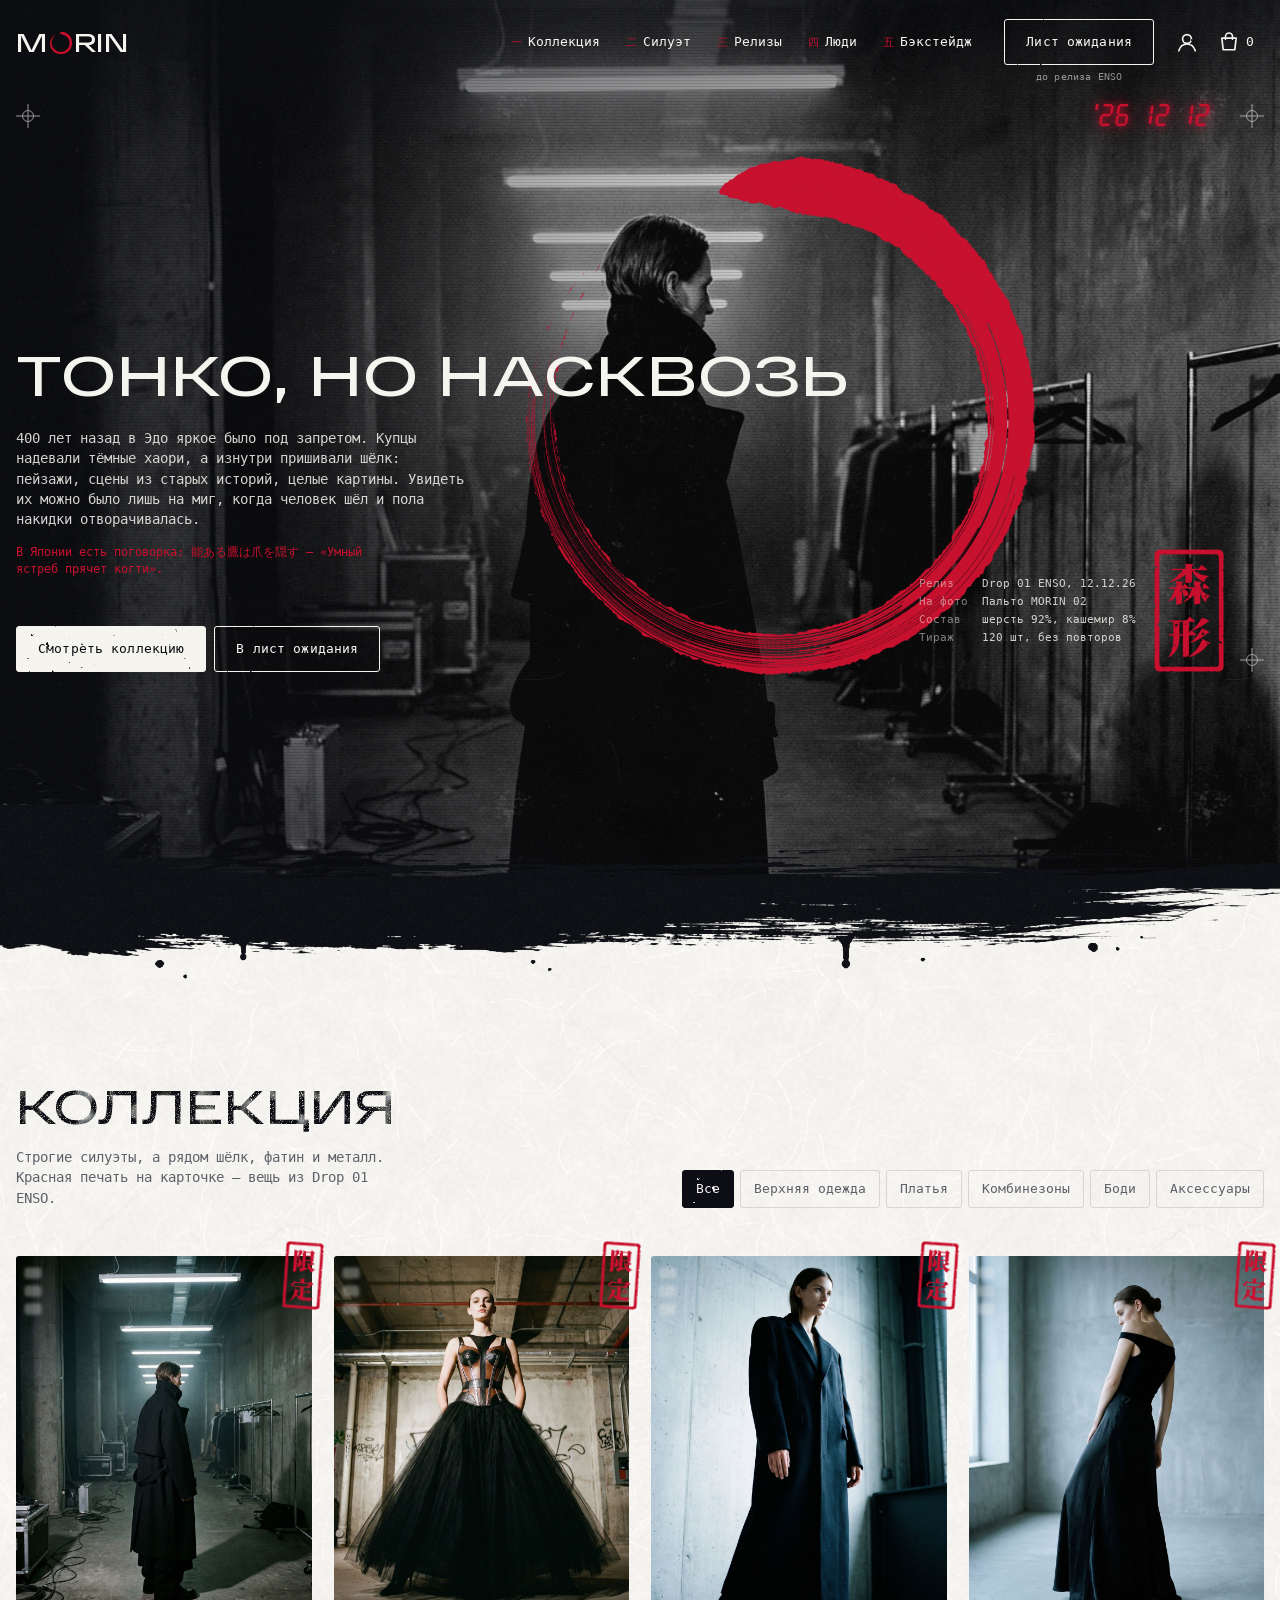
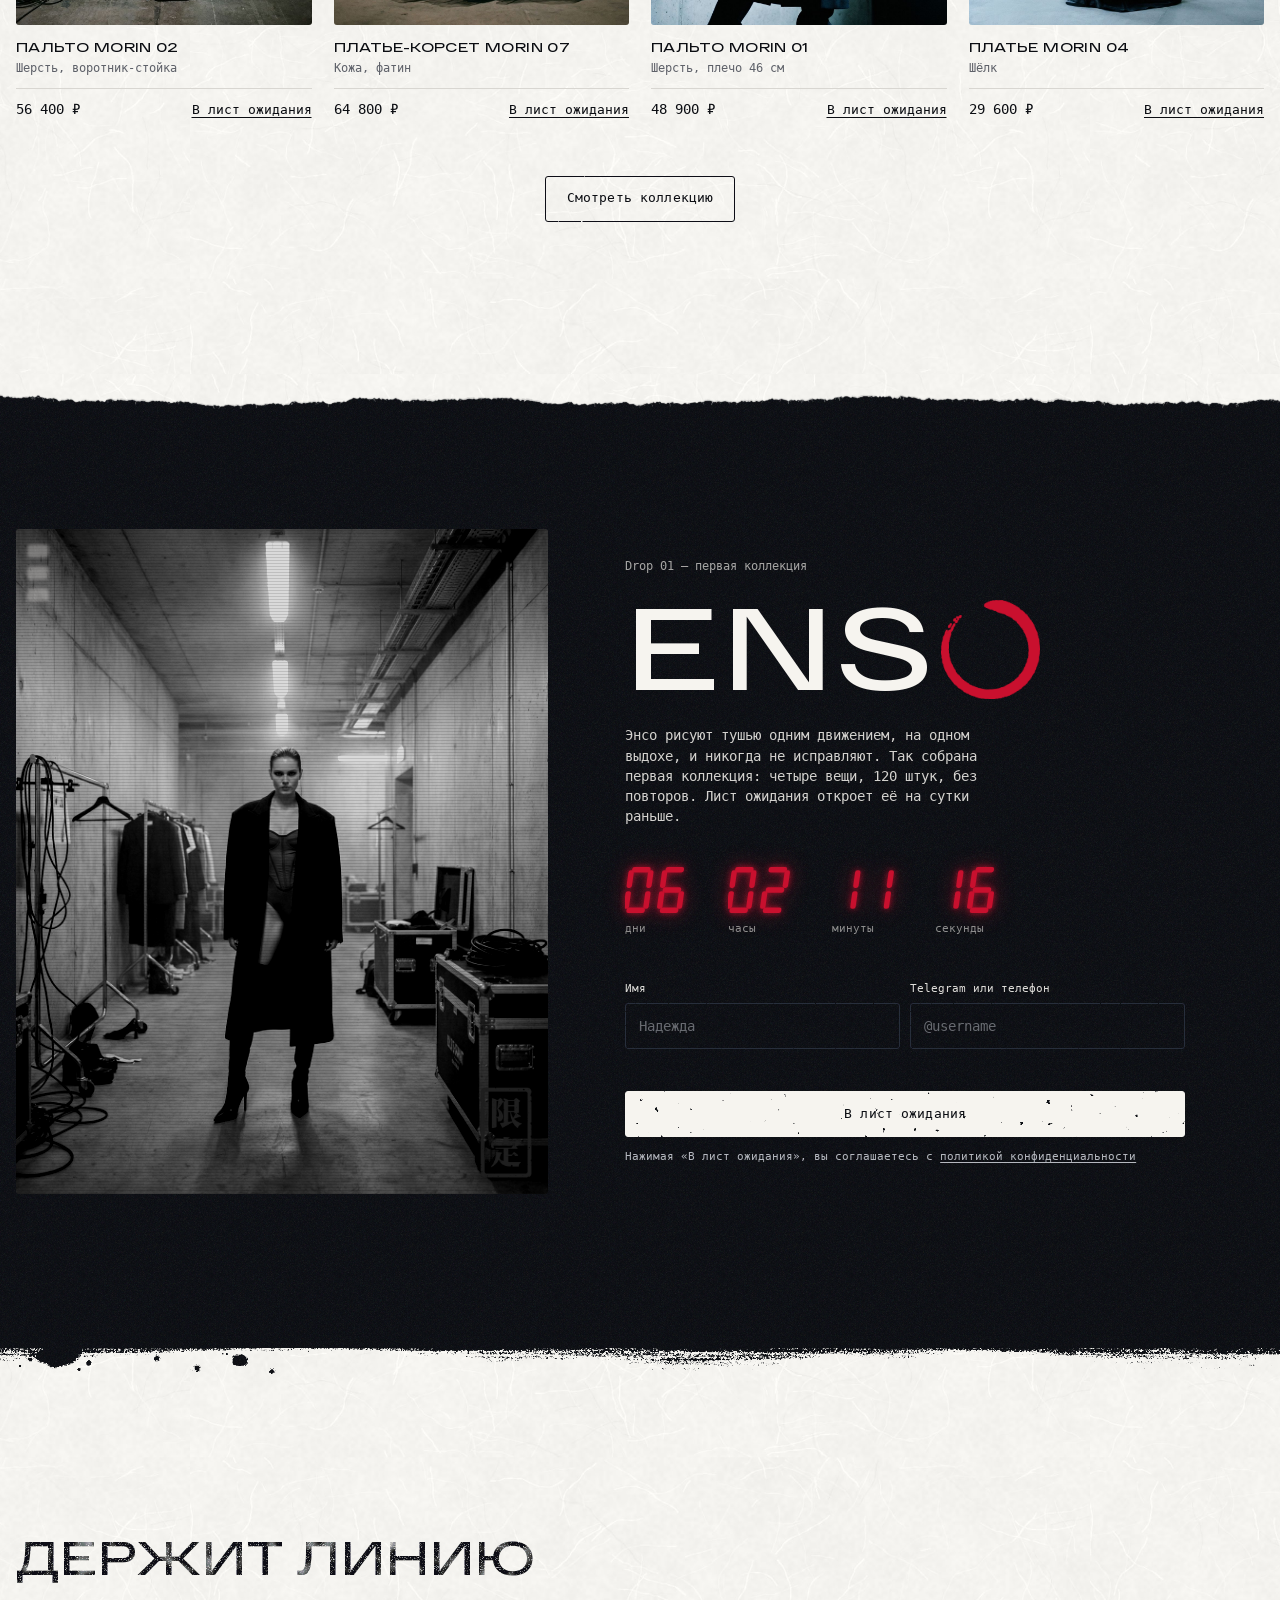
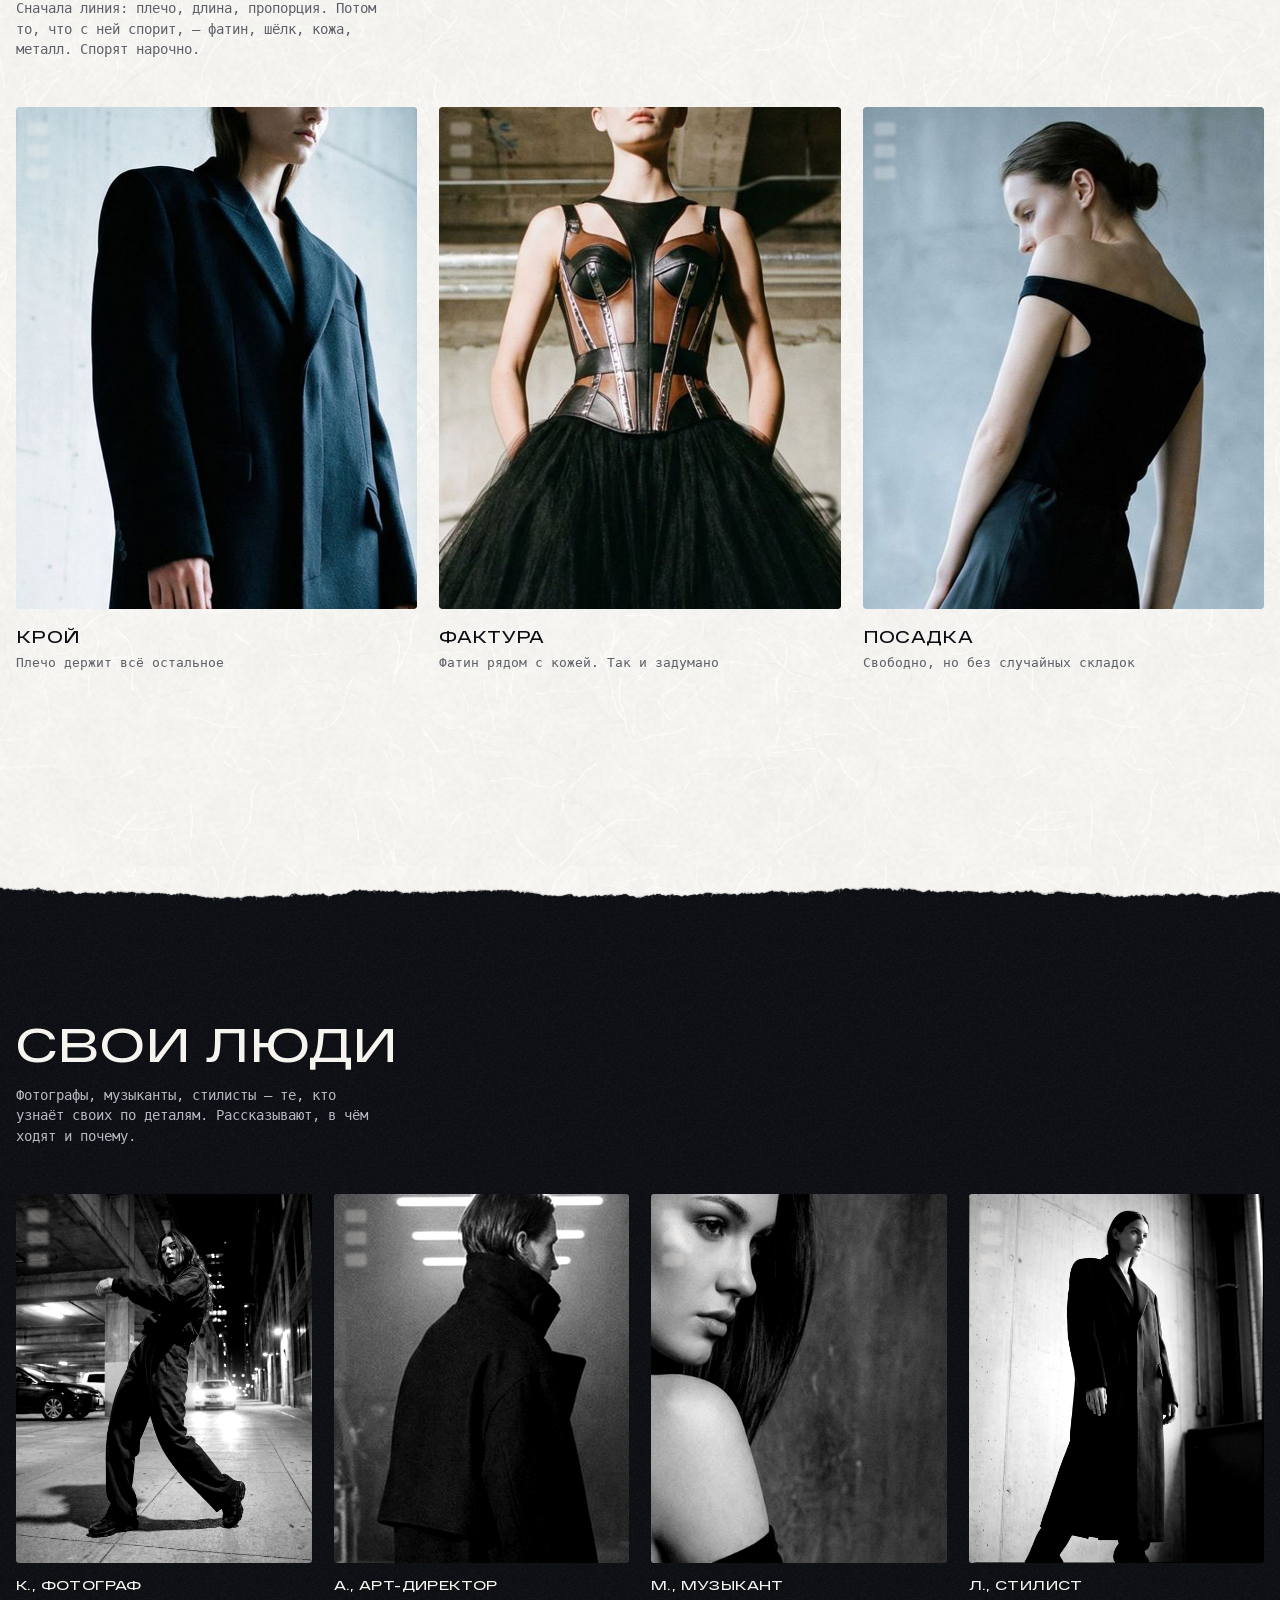
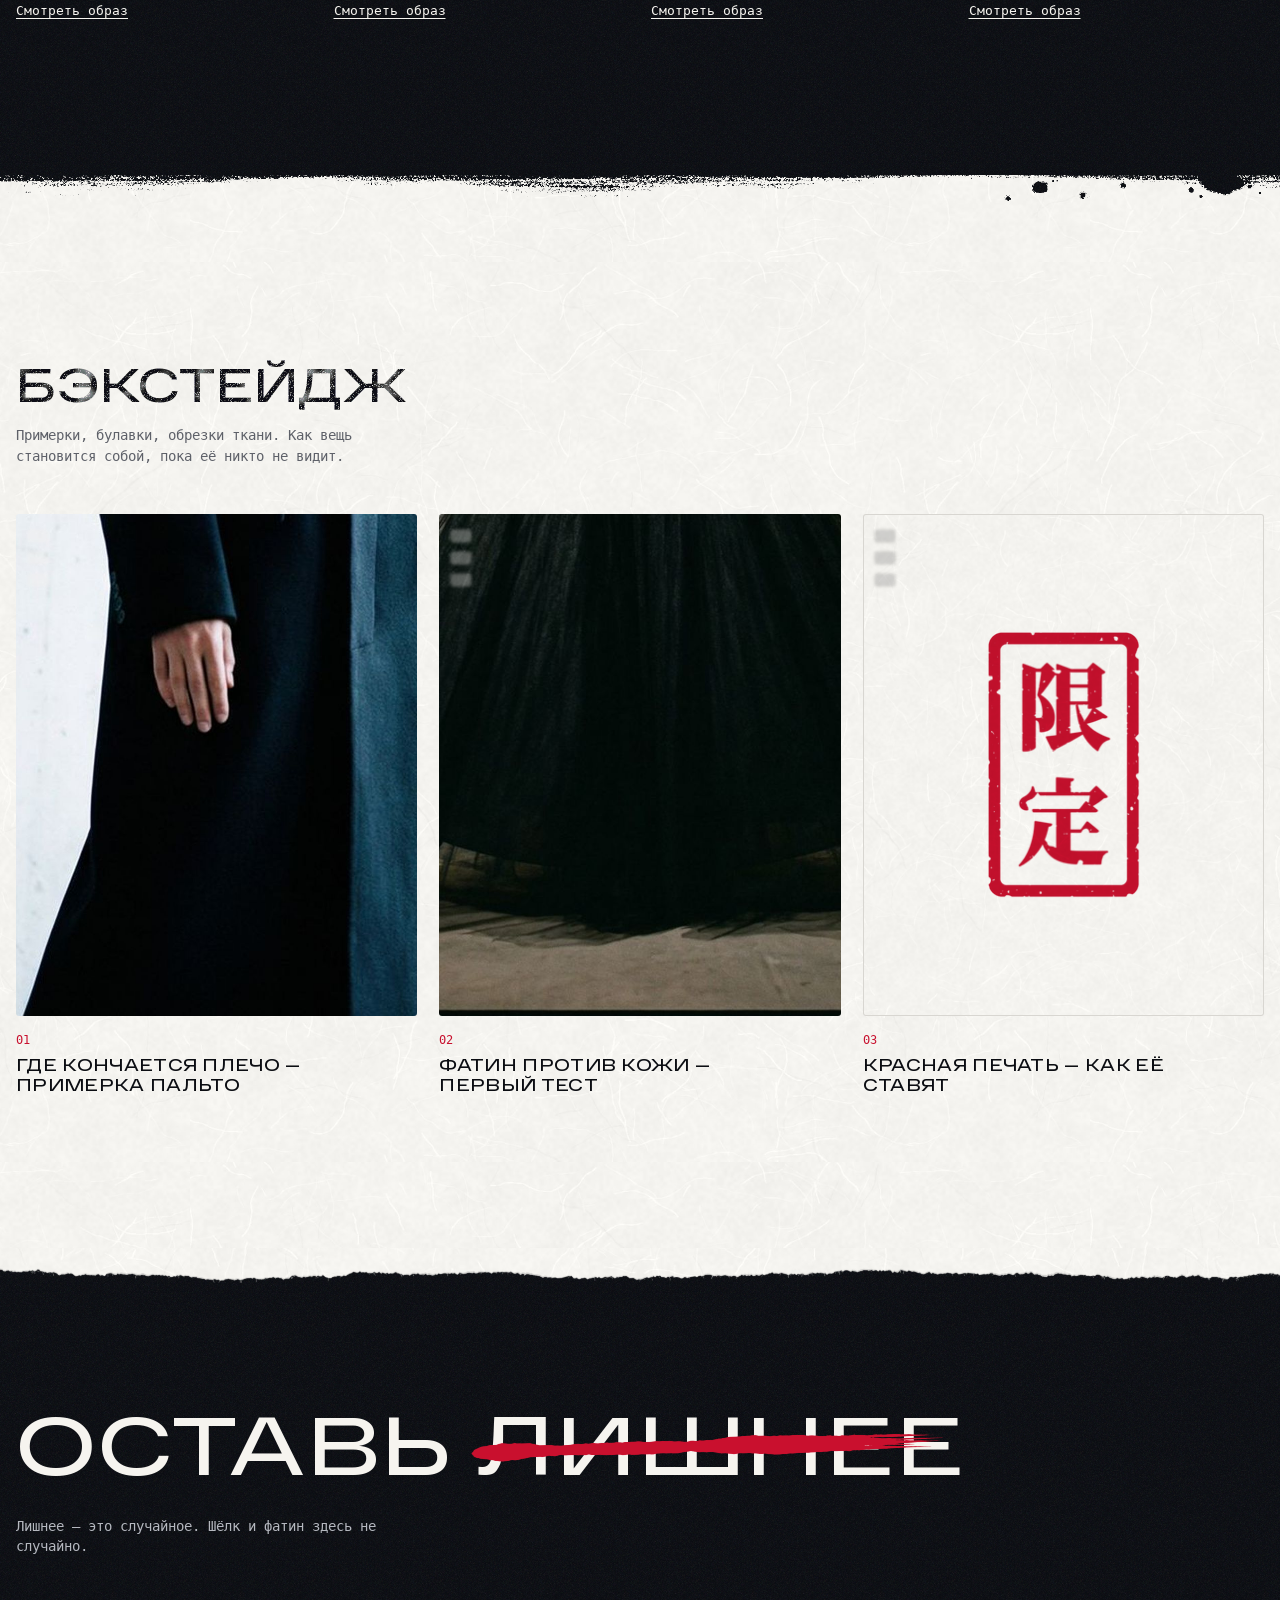
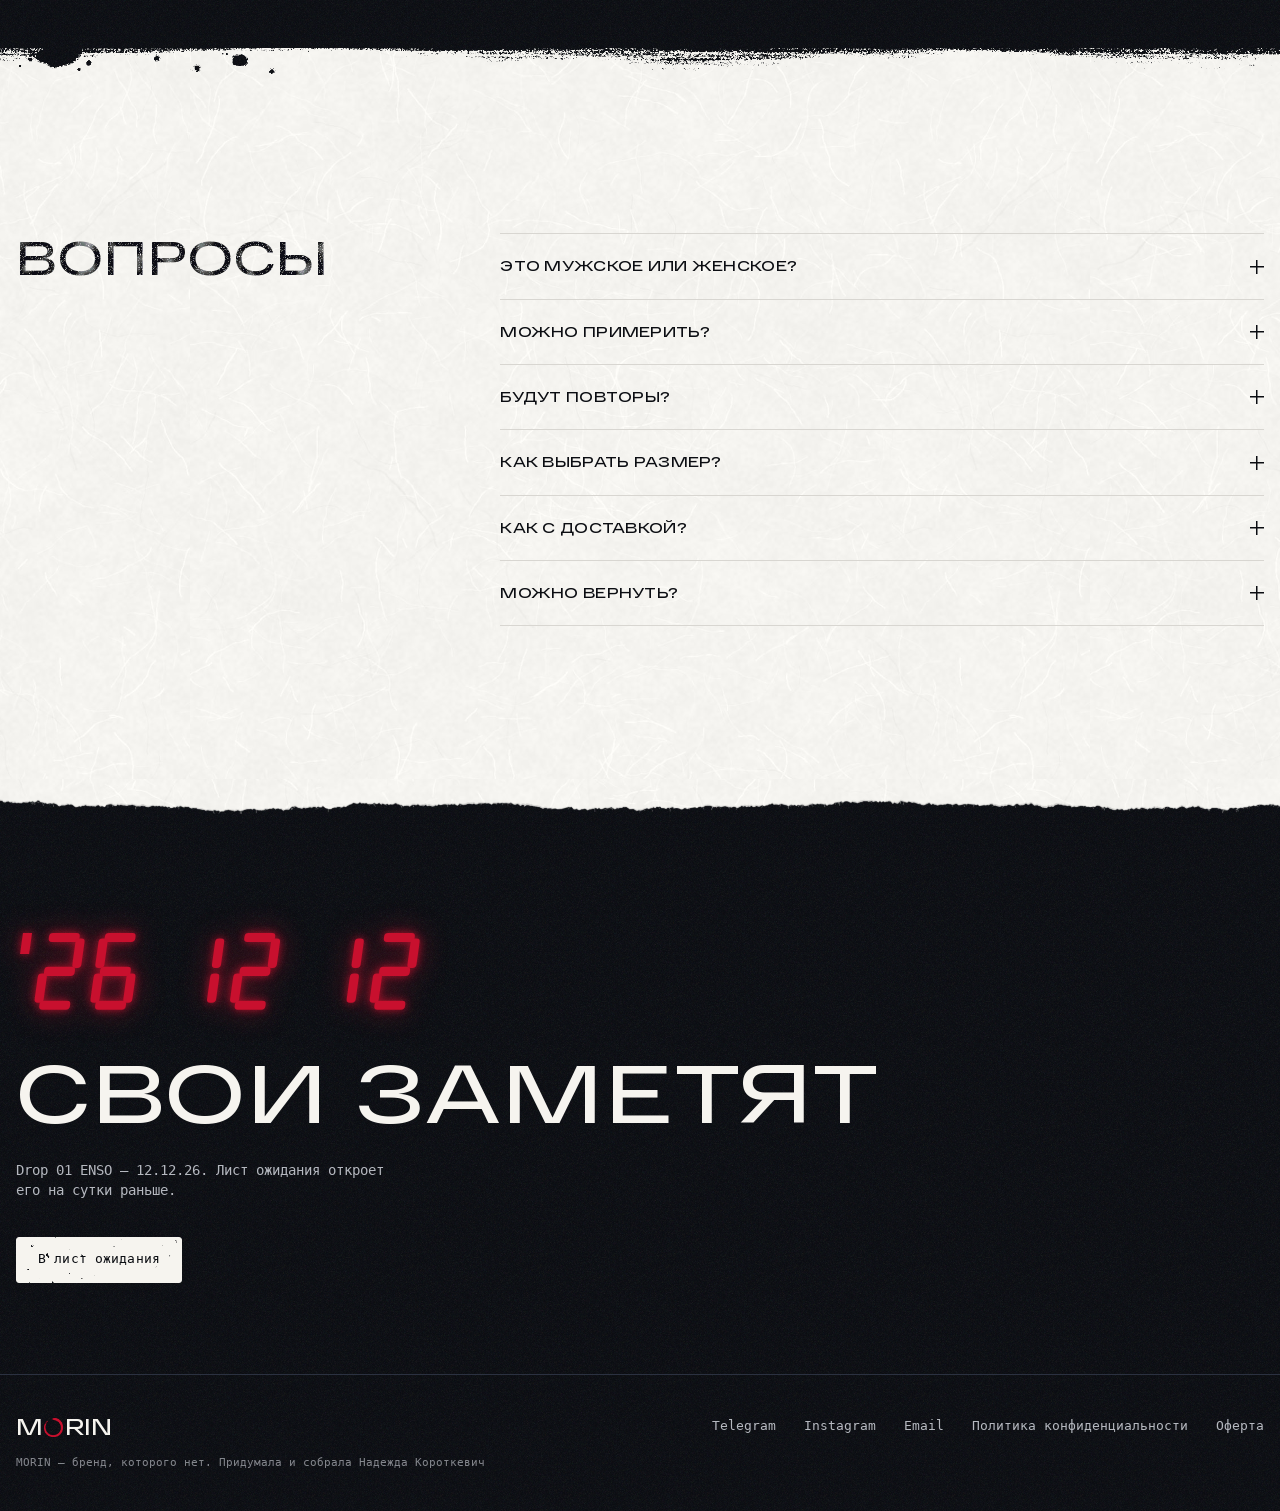
==== commit 49d011e8: "Главный экран: каллиграфический мазок тушью вместо крупных мазков Co-Authored-By: Claude Opus 5.5 <n" ====
--- a/index.html
+++ b/index.html
@@ -27,7 +27,6 @@
     <div class="hero__grain"></div>
     <div class="hero__shade"></div>
     <img class="enso" src="img/enso-red.webp" alt="">
-    <span class="ink-edge ink-edge--hero" aria-hidden="true"></span>
     <svg class="reg reg--tl" aria-hidden="true"><use href="#reg"/></svg>
     <svg class="reg reg--tr" aria-hidden="true"><use href="#reg"/></svg>
     <svg class="datestamp" id="datestamp" role="img" aria-label="Дата релиза: 12 декабря 2026"></svg>
@@ -58,8 +57,8 @@
   </section>
 
   <!-- ЭКРАН 2 -->
-  <section class="paper t-down b-tear" id="collection" aria-labelledby="col-h">
-    <span class="ink-down" aria-hidden="true"></span>
+  <section class="paper t-tear b-tear" id="collection" aria-labelledby="col-h">
+    <span class="pline pline--hero" aria-hidden="true"></span>
     <span class="tear tear--bottom" aria-hidden="true"></span>
     <div class="wrap col">
       <div class="col__head">
--- a/css/morin.css
+++ b/css/morin.css
@@ -738,3 +738,14 @@
 .foot-stroke{top:-2.95vw}
 @media (max-width:720px){.foot-stroke{top:-6.2vw;width:150%;height:9.4vw}}
 @media (max-width:720px){.foot-stroke{top:-3.4vw}}
+
+/* ---------- v4 · строгий низ героя (10.11.2026) ---------- */
+.hero .ink-edge--hero,.hero__shade::after{display:none}
+.hero__grain,.hero__scan,.hero::after{-webkit-mask-image:none;mask-image:none}
+.hero__shade{background:linear-gradient(0deg,rgba(11,13,18,.2) 0,rgba(11,13,18,0) 10vw),linear-gradient(90deg,rgba(11,13,18,.7) 0%,rgba(11,13,18,.15) 45%,rgba(11,13,18,0) 70%),linear-gradient(180deg,rgba(11,13,18,.55) 0%,rgba(11,13,18,0) 18%)}
+@media (max-width:720px){
+  .hero__grain,.hero__scan,.hero::after{-webkit-mask-image:linear-gradient(180deg,#000 calc(100% - 20vw),transparent);mask-image:linear-gradient(180deg,#000 calc(100% - 20vw),transparent)}
+  .hero__shade{background:linear-gradient(180deg,rgba(11,13,18,.6) 0%,rgba(11,13,18,0) 22%,rgba(11,13,18,0) 60%,#0B0D12 100%)}
+}
+#collection .pline--hero{height:calc(100vw * 369 / 2400);top:calc(100vw * -144 / 2400);transform:none;z-index:5;-webkit-mask:url(../img/hero-brush.webp) 0 0/100% 100% no-repeat;mask:url(../img/hero-brush.webp) 0 0/100% 100% no-repeat}
+#collection.t-tear .col{padding-top:calc(100vw * 145 / 2400 + var(--gap) * .8)}
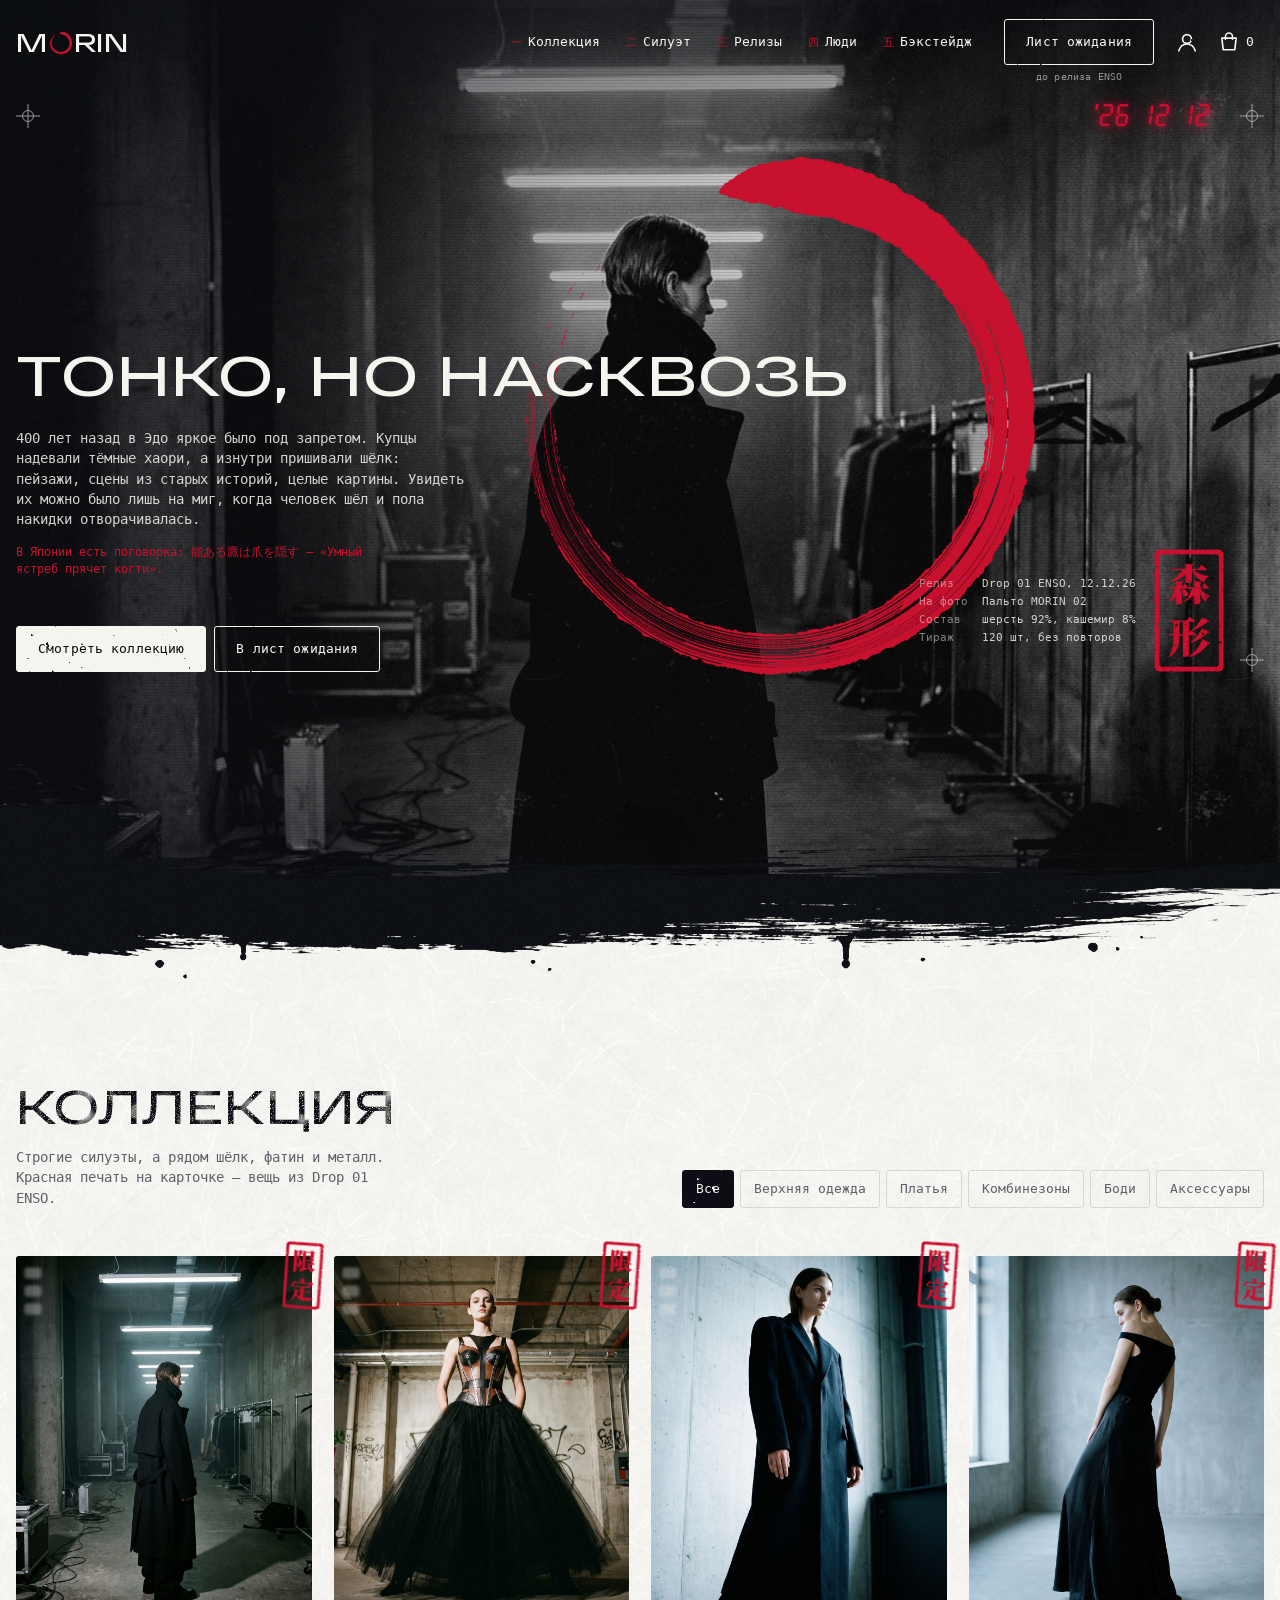
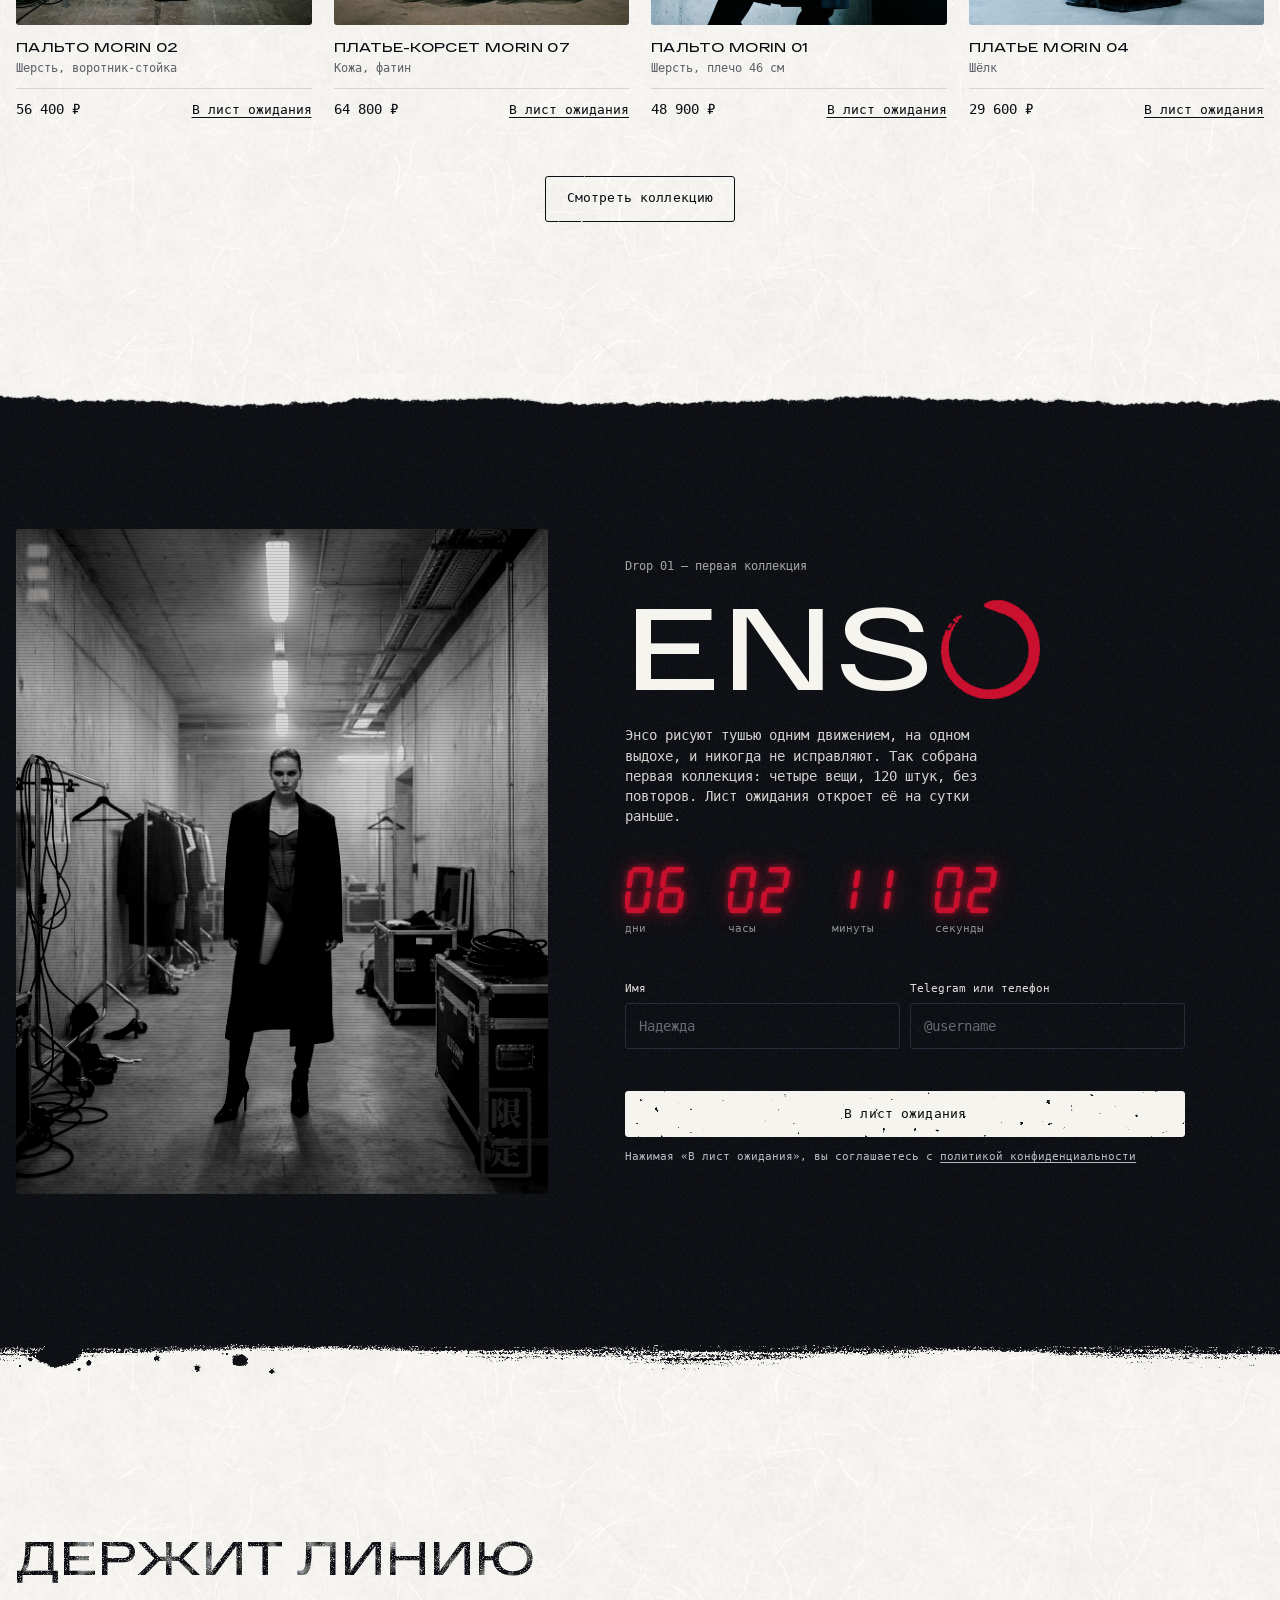
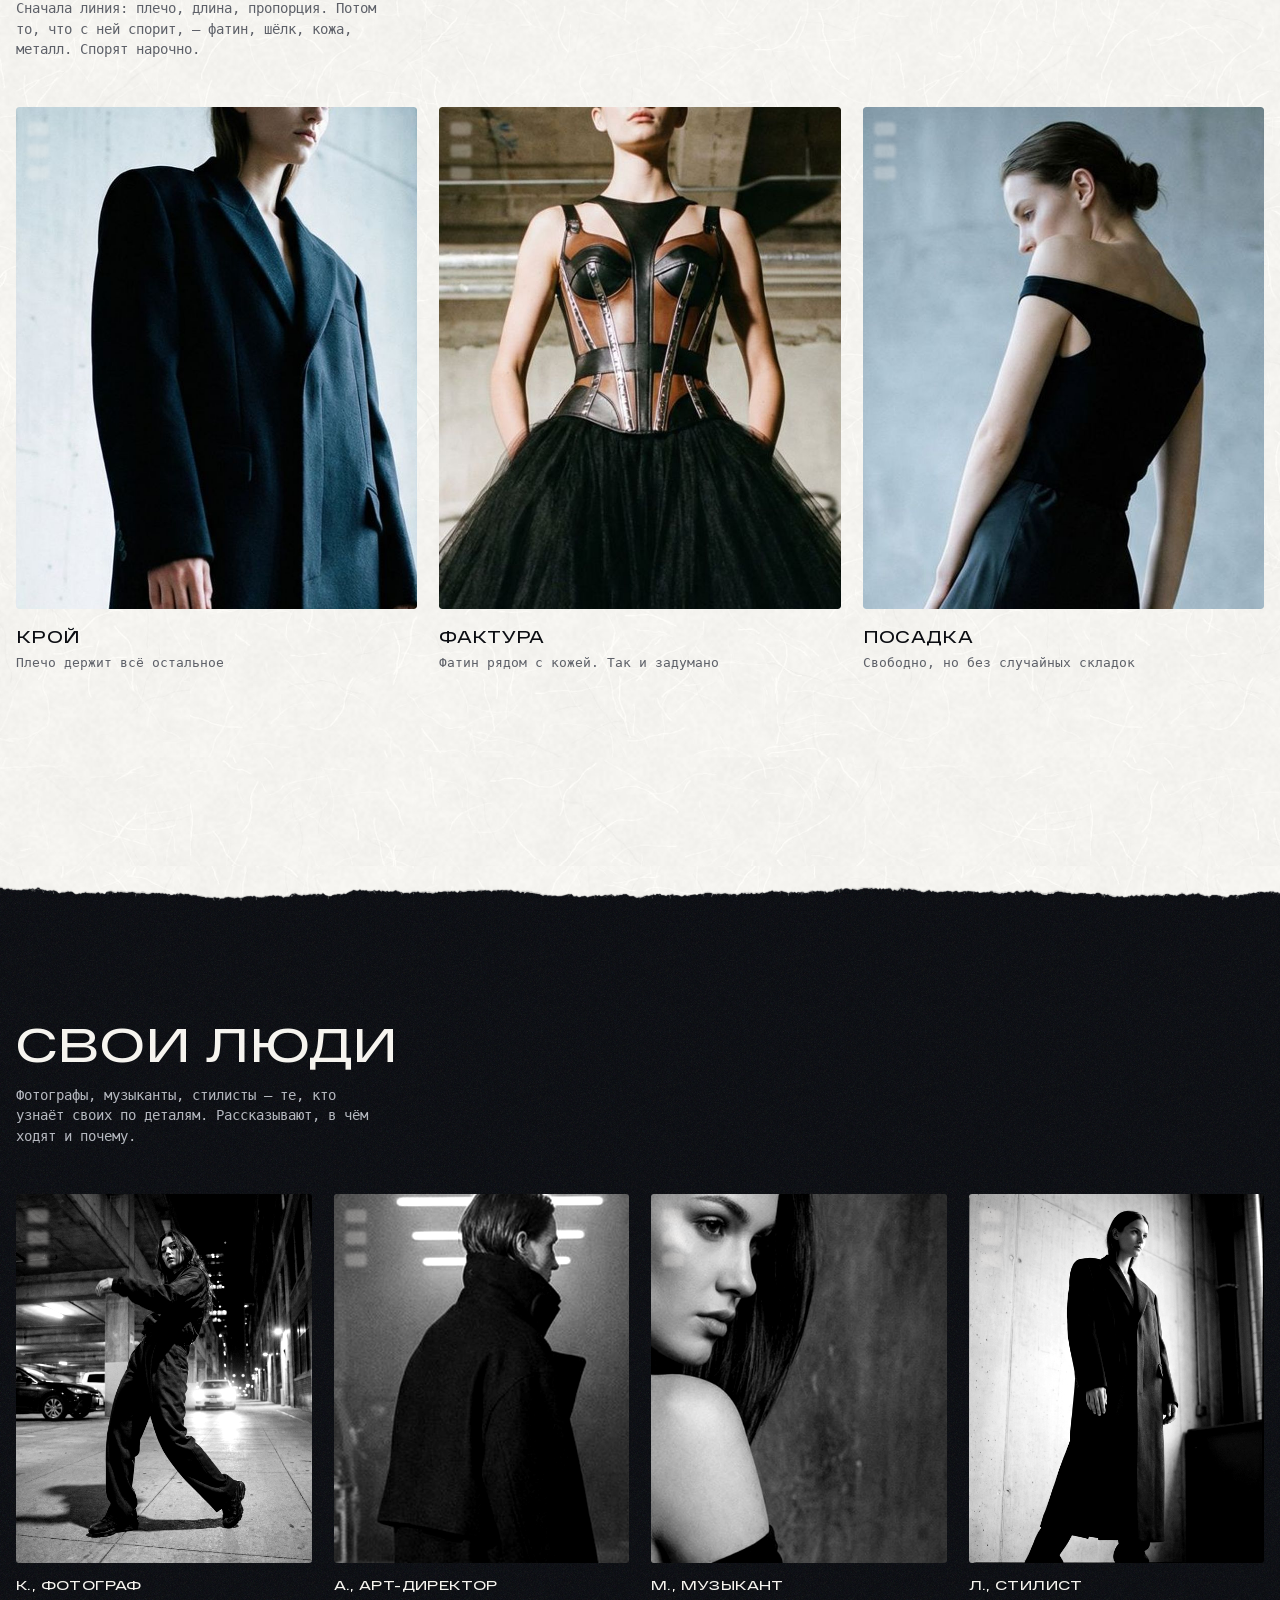
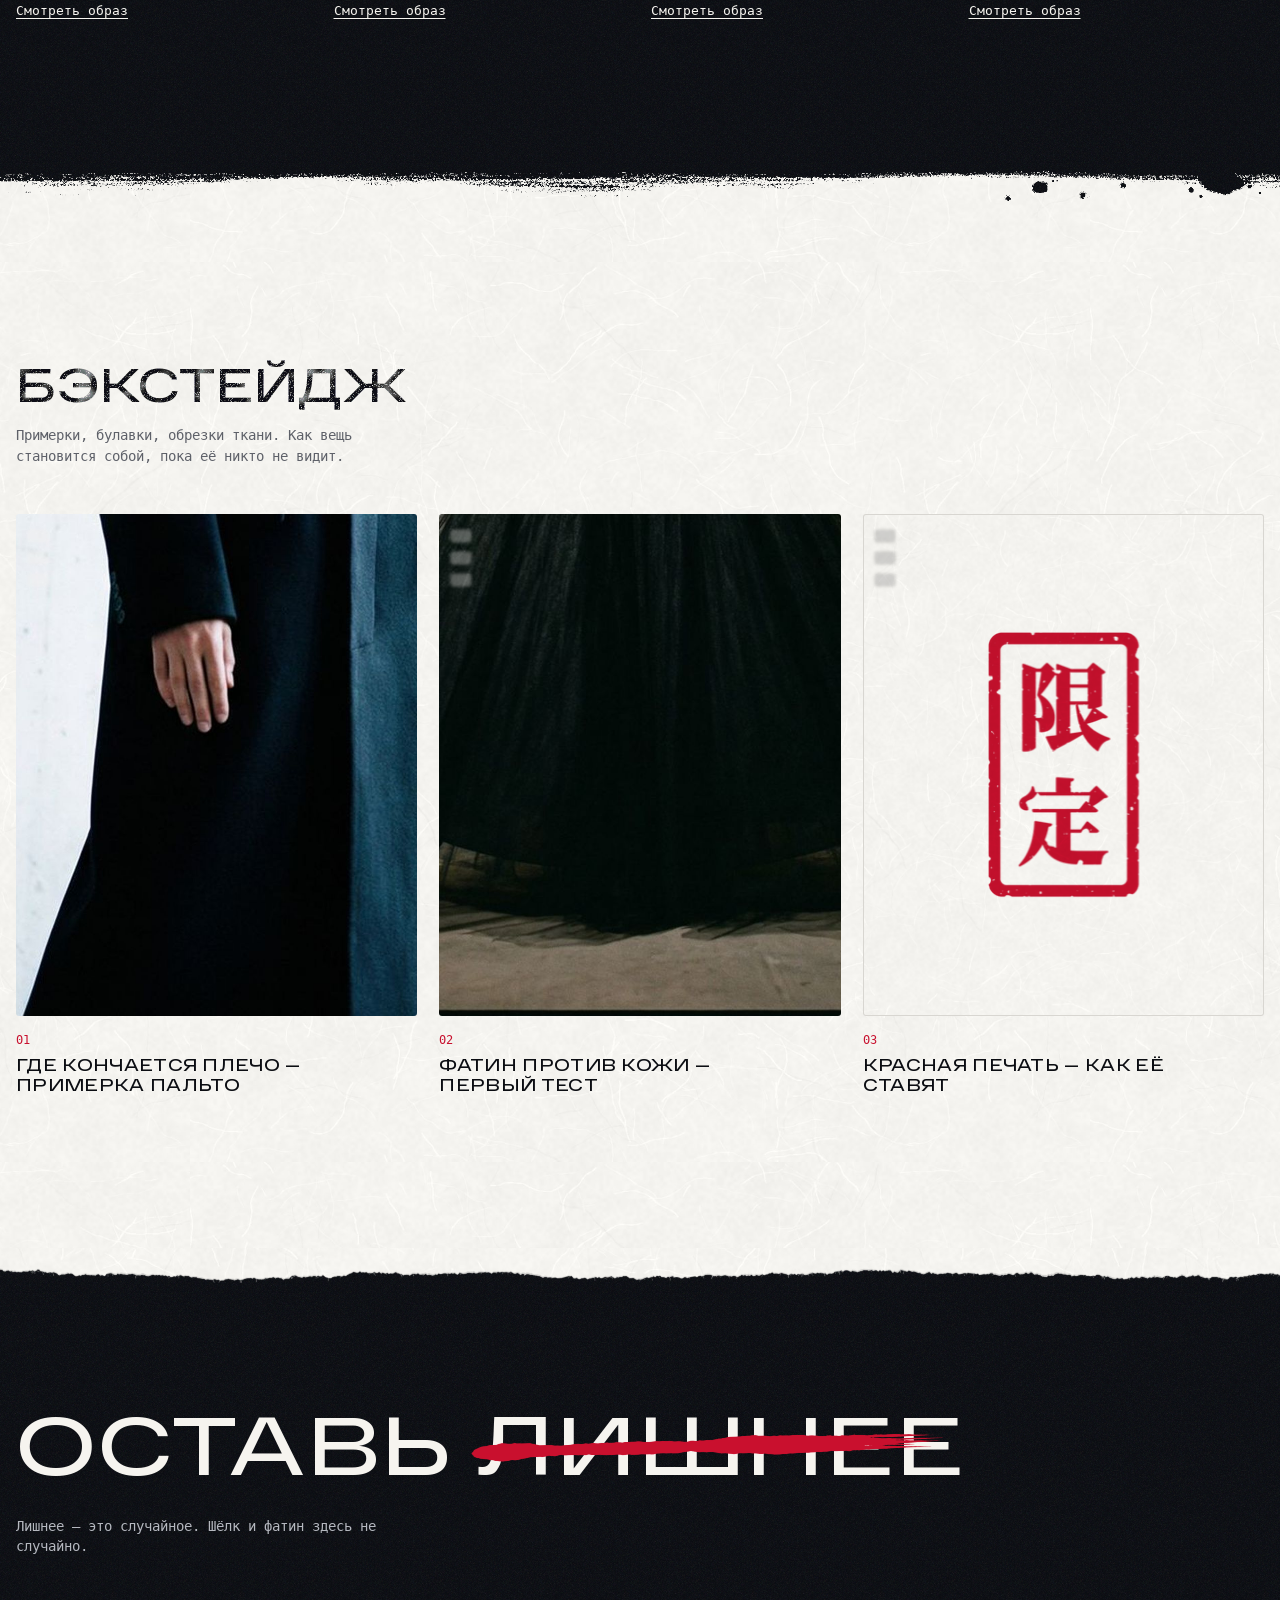
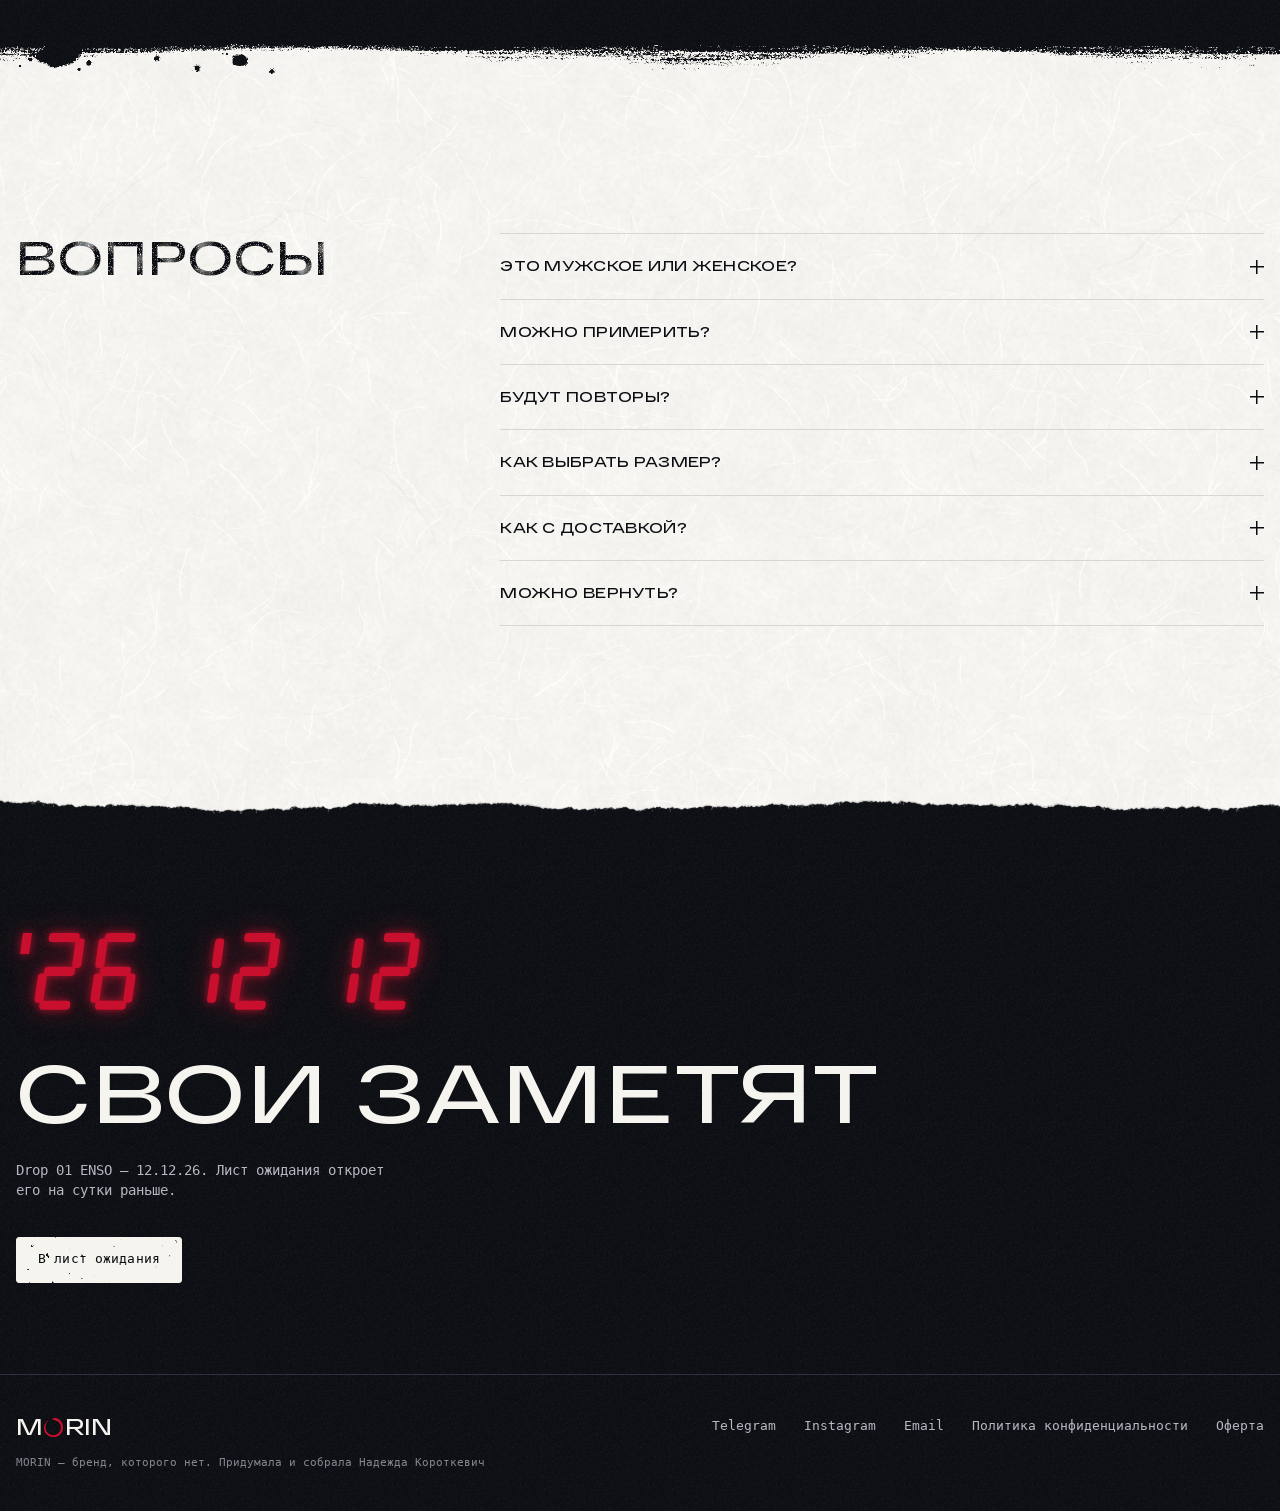
==== commit 2bfb0ac3: "Анимации: мазки рисуются кистью, шёлк под пальто, печати по очереди (черновик, не в main) Co-Authore" ====
--- a/index.html
+++ b/index.html
@@ -21,6 +21,7 @@
   <!-- ЭКРАН 1 -->
   <section class="hero" aria-labelledby="h1">
     <img class="hero__photo" src="img/corridor-coat.jpg" alt="Модель в длинном пальто MORIN 02 стоит в бетонном коридоре бэкстейджа">
+    <img class="hero__silk" id="silk" src="img/silk-lining.webp" alt="" aria-hidden="true">
     <div class="hero__glitch" aria-hidden="true"></div>
     <div class="hero__glitch hero__glitch--r" aria-hidden="true"></div>
     <div class="hero__scan" aria-hidden="true"></div>
--- a/css/morin.css
+++ b/css/morin.css
@@ -749,3 +749,35 @@
 }
 #collection .pline--hero{height:calc(100vw * 369 / 2400);top:calc(100vw * -144 / 2400);transform:none;z-index:5;-webkit-mask:url(../img/hero-brush.webp) 0 0/100% 100% no-repeat;mask:url(../img/hero-brush.webp) 0 0/100% 100% no-repeat}
 #collection.t-tear .col{padding-top:calc(100vw * 145 / 2400 + var(--gap) * .8)}
+
+
+/* ---------- v5 · анимации (13.11.2026) ---------- */
+/* шёлк под пальто: фонарик-курсор */
+@property --sr{syntax:'<length>';inherits:true;initial-value:0px}
+.hero__silk{position:absolute;inset:0;width:100%;height:100%;object-fit:cover;object-position:50% 35%;z-index:1;pointer-events:none;
+  --sr:0px;-webkit-mask-image:radial-gradient(circle var(--sr) at var(--mx,50%) var(--my,50%),#000 0 35%,rgba(0,0,0,.6) 60%,transparent 100%);mask-image:radial-gradient(circle var(--sr) at var(--mx,50%) var(--my,50%),#000 0 35%,rgba(0,0,0,.6) 60%,transparent 100%);
+  transition:--sr .55s cubic-bezier(.3,.7,.2,1);filter:saturate(.95) contrast(1.05)}
+.hero.is-silk .hero__silk{--sr:140px}
+.hero__silk.is-glimpse{animation:glimpse 2.4s cubic-bezier(.4,0,.2,1) both}
+@keyframes glimpse{0%{--sr:0px}35%{--sr:140px}60%{--sr:140px}100%{--sr:0px}}
+@media (max-width:720px){.hero__silk{position:absolute;inset:0 0 auto 0;height:min(118vw,560px)}@keyframes glimpse{0%{--sr:0px}35%{--sr:105px}60%{--sr:105px}100%{--sr:0px}}}
+.hero__glitch,.hero__scan,.hero__grain,.hero__shade{z-index:2}
+
+/* мазки рисуются кистью: второй слой маски — голова кисти с рваным краем едет слева направо */
+html.anim .pline,html.anim .tear,html.anim .foot-stroke{
+  -webkit-mask-size:100% 100%,200% 100%;mask-size:100% 100%,200% 100%;
+  -webkit-mask-repeat:no-repeat;mask-repeat:no-repeat;
+  -webkit-mask-position:0 0,100% 0;mask-position:0 0,100% 0;
+  -webkit-mask-composite:source-in;mask-composite:intersect;
+  transition:-webkit-mask-position 1.25s cubic-bezier(.45,.05,.3,1),mask-position 1.25s cubic-bezier(.45,.05,.3,1)}
+html.anim .pline{-webkit-mask-image:url(../img/paint-edge.webp),url(../img/brush-sweep.webp);mask-image:url(../img/paint-edge.webp),url(../img/brush-sweep.webp)}
+html.anim #collection .pline--hero{-webkit-mask-image:url(../img/hero-brush.webp),url(../img/brush-sweep.webp);mask-image:url(../img/hero-brush.webp),url(../img/brush-sweep.webp);-webkit-mask-size:100% 100%,200% 100%;mask-size:100% 100%,200% 100%;-webkit-mask-repeat:no-repeat;mask-repeat:no-repeat;-webkit-mask-position:0 0,100% 0;mask-position:0 0,100% 0;-webkit-mask-composite:source-in;mask-composite:intersect;transition:-webkit-mask-position 1.6s cubic-bezier(.45,.05,.3,1),mask-position 1.6s cubic-bezier(.45,.05,.3,1)}
+html.anim #collection .pline--hero.is-drawn{-webkit-mask-position:0 0,0 0;mask-position:0 0,0 0}
+html.anim .tear{-webkit-mask-image:url(../img/tear.webp),url(../img/brush-sweep.webp);mask-image:url(../img/tear.webp),url(../img/brush-sweep.webp);transition-duration:1s}
+html.anim .foot-stroke{-webkit-mask-image:url(../img/foot-stroke.webp),url(../img/brush-sweep.webp);mask-image:url(../img/foot-stroke.webp),url(../img/brush-sweep.webp);transition-duration:1.1s}
+html.anim .is-drawn{-webkit-mask-position:0 0,0 0;mask-position:0 0,0 0}
+
+/* печати штампуются по очереди: тум-тум-тум */
+html.anim .js-stamp{opacity:0}
+html.anim .js-stamp.is-in{animation:stampHit .26s cubic-bezier(.3,1.4,.5,1) both}
+@keyframes stampHit{0%{opacity:0;scale:1.7}60%{opacity:1;scale:.92}100%{opacity:1;scale:1}}
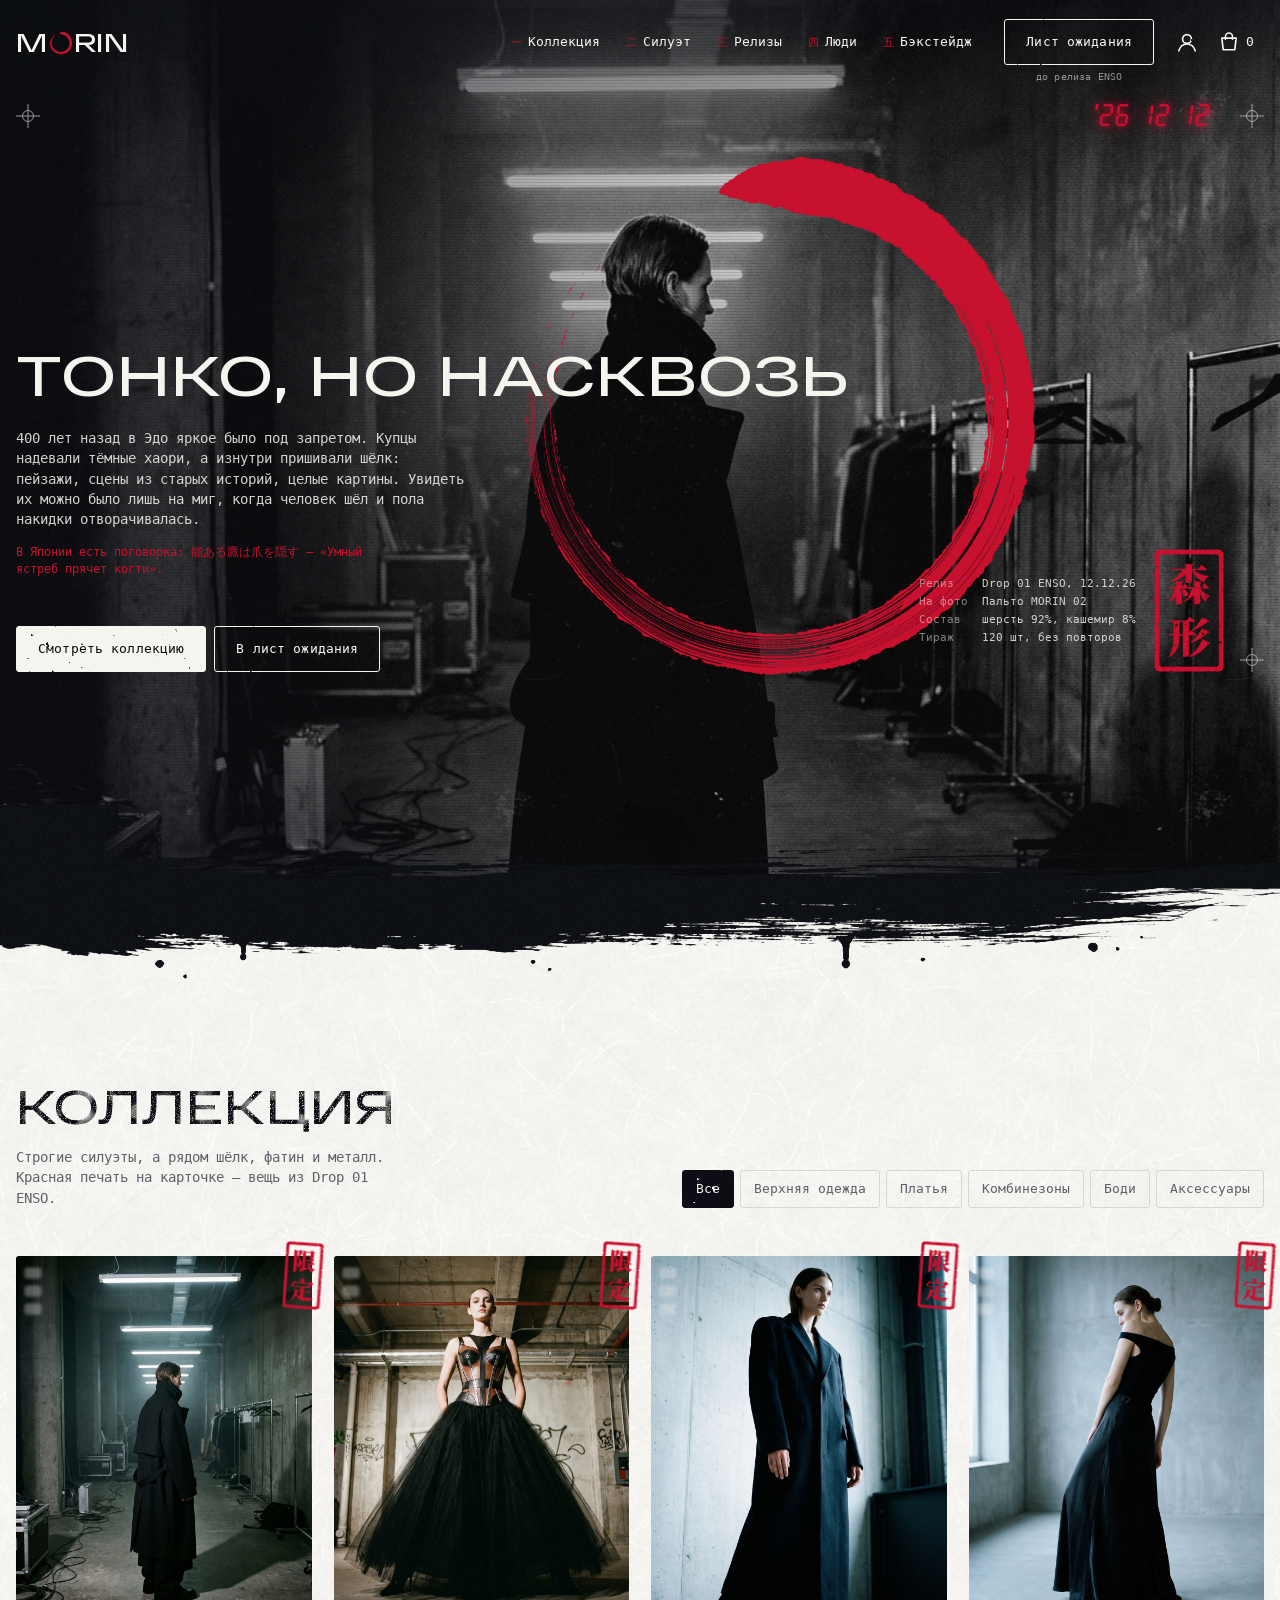
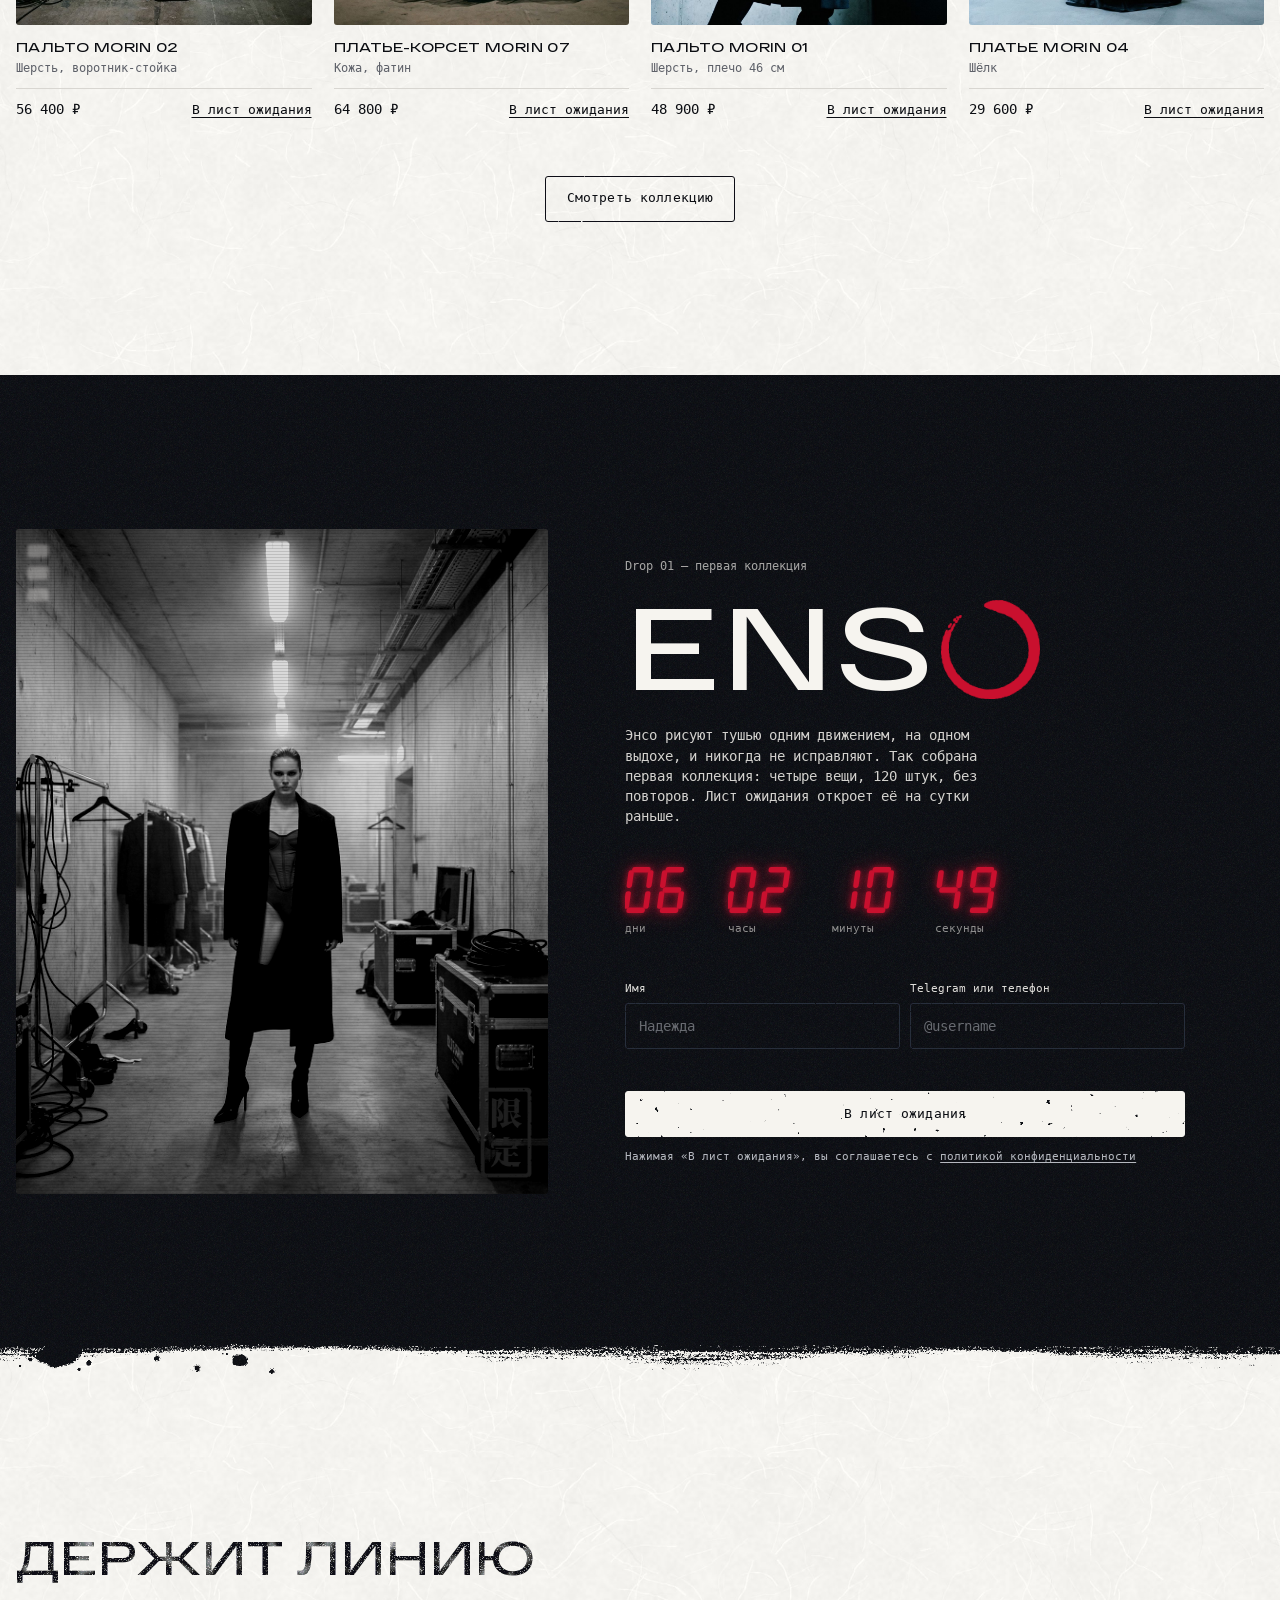
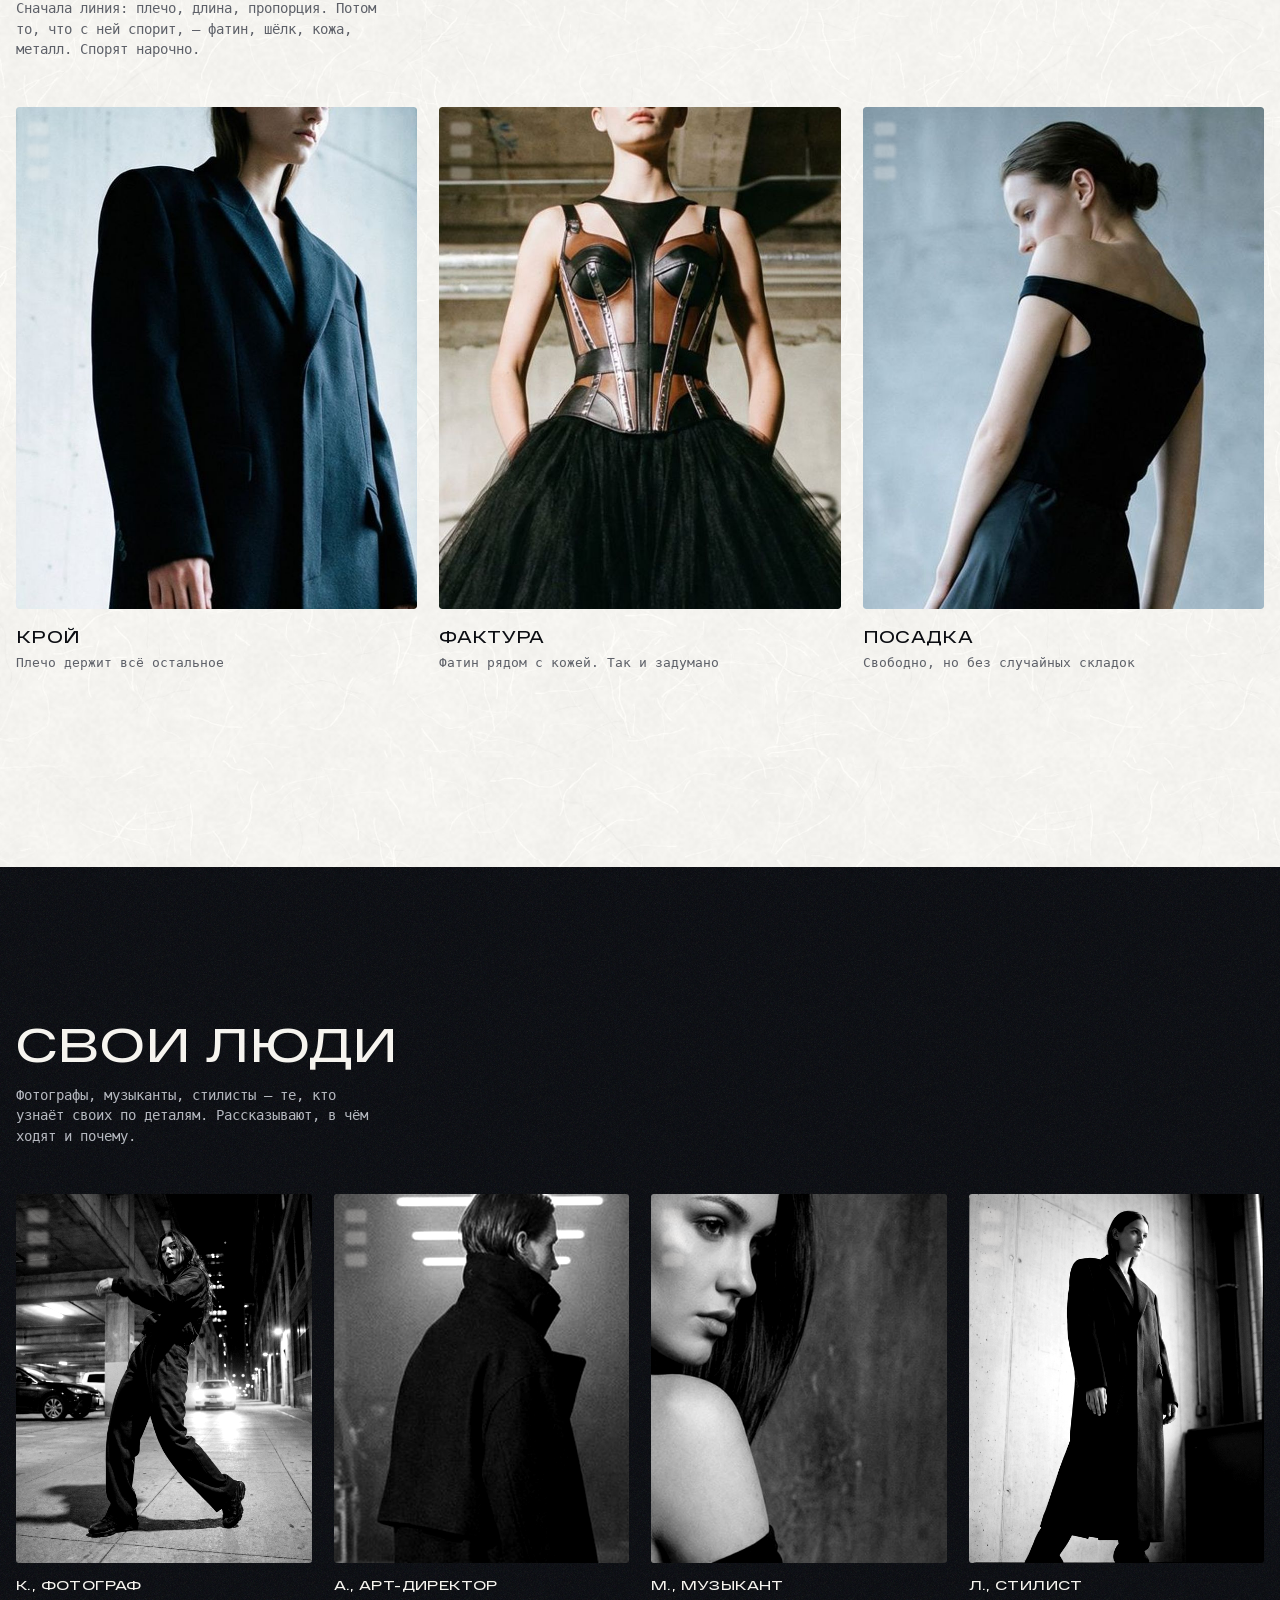
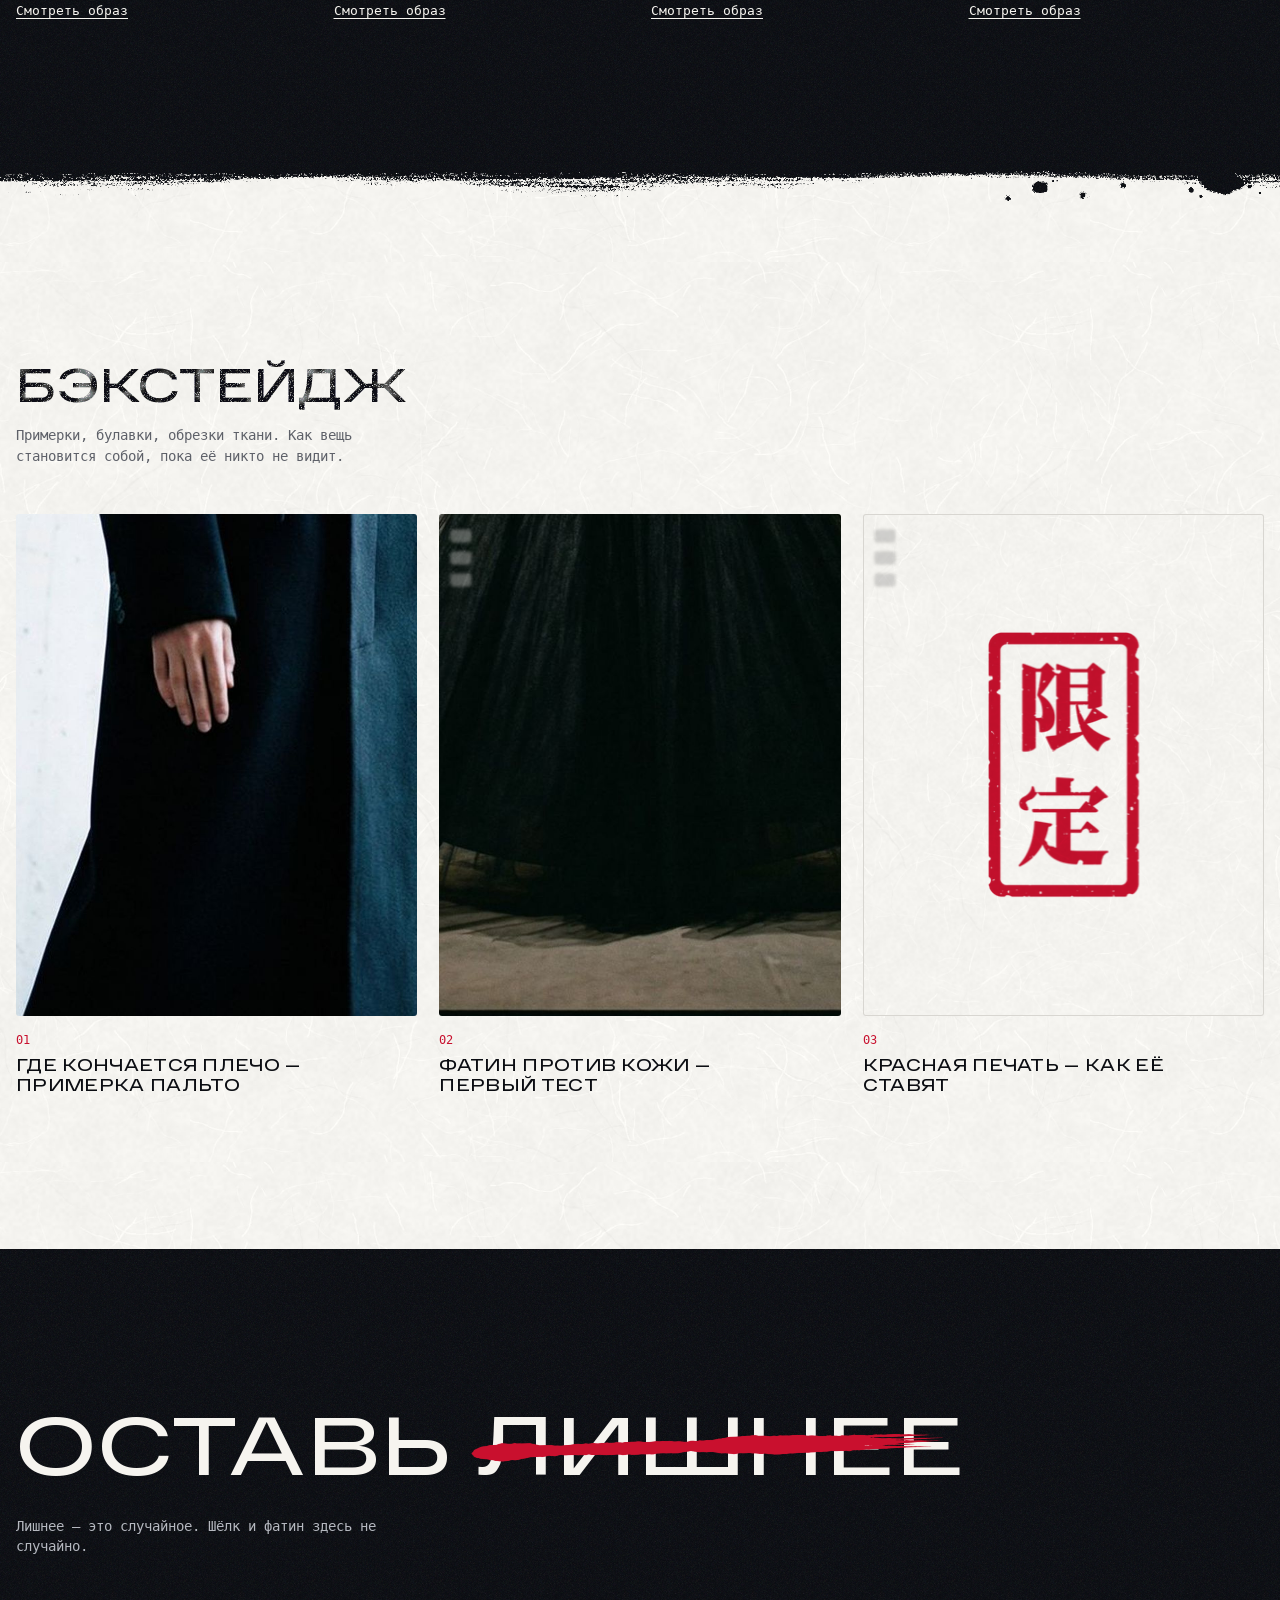
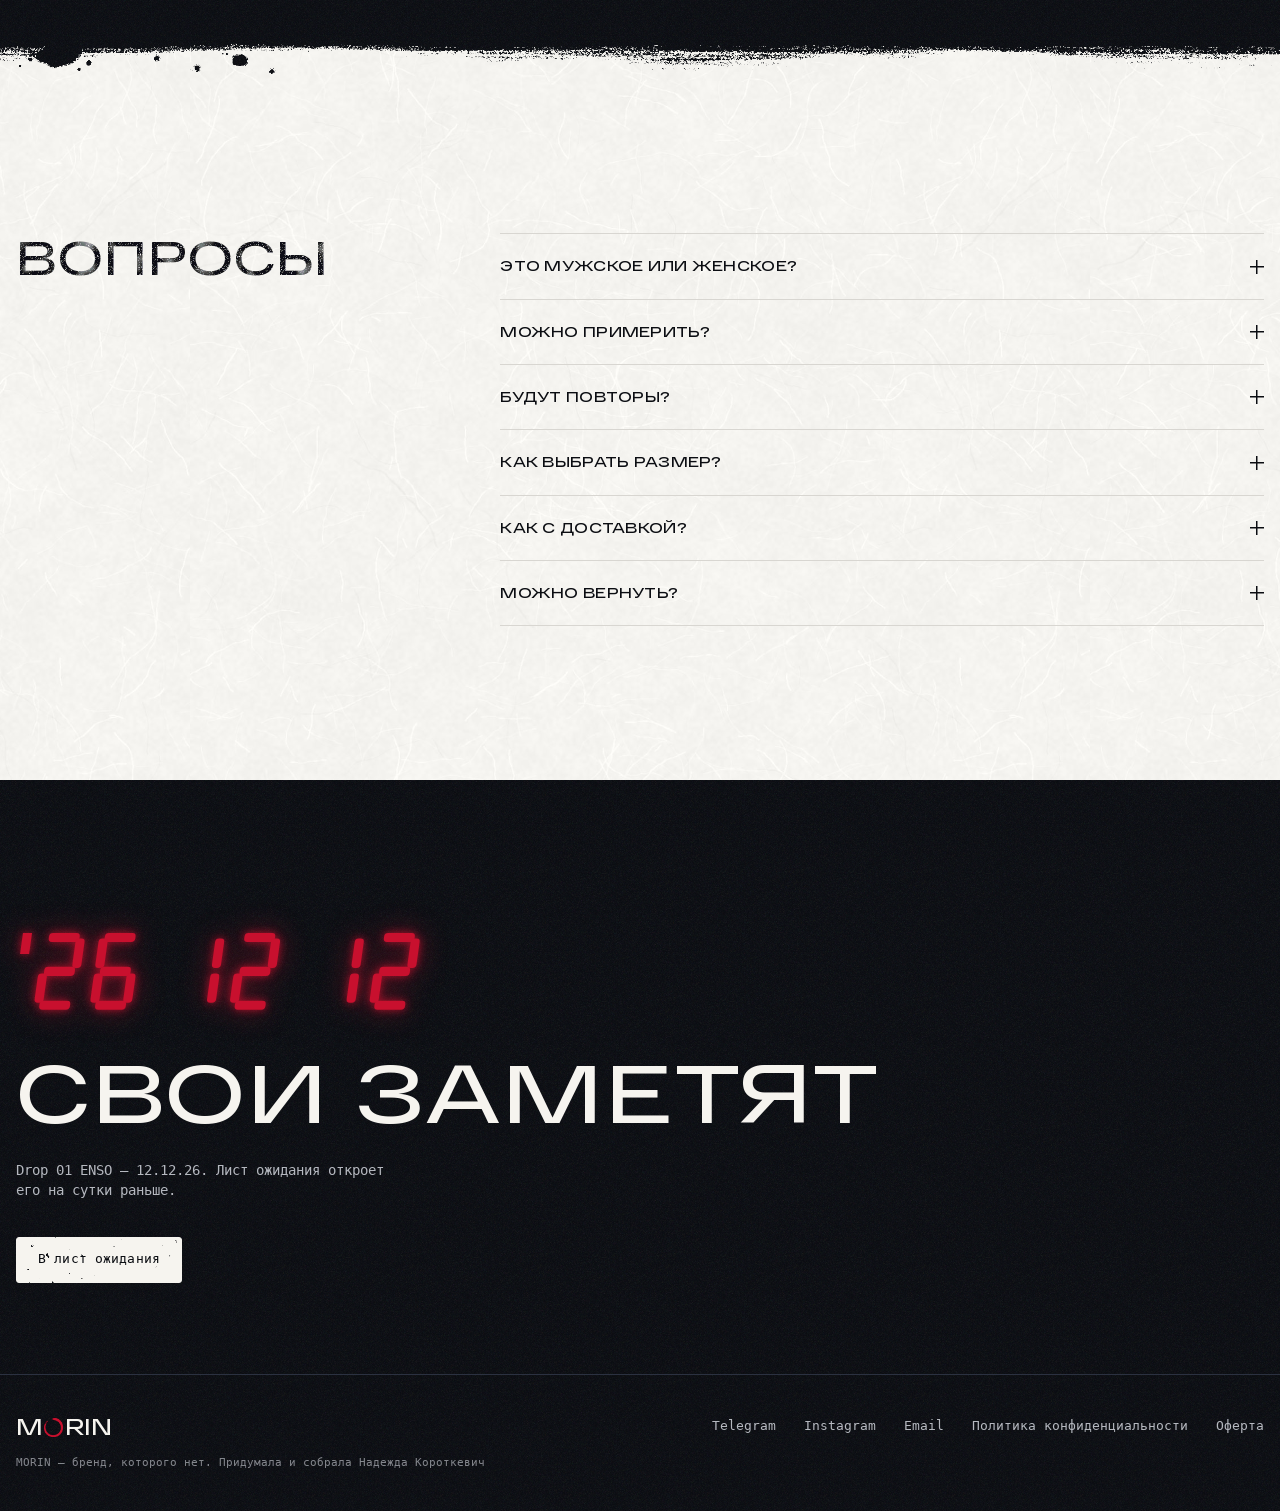
==== commit cc1335e6: "Главная: верх чёрных блоков ровный; подвал дорисовывается в конце страницы; убран просвет в мазке по" ====
--- a/index.html
+++ b/index.html
@@ -60,7 +60,6 @@
   <!-- ЭКРАН 2 -->
   <section class="paper t-tear b-tear" id="collection" aria-labelledby="col-h">
     <span class="pline pline--hero" aria-hidden="true"></span>
-    <span class="tear tear--bottom" aria-hidden="true"></span>
     <div class="wrap col">
       <div class="col__head">
         <div>
@@ -104,7 +103,6 @@
   <!-- ФОРМА -->
   <section class="paper form-sec t-tear b-tear" id="silhouette" aria-labelledby="form-h">
     <span class="pline pline--top pline--mirror" aria-hidden="true"></span>
-    <span class="tear tear--bottom" aria-hidden="true"></span>
     <div class="wrap col">
       <div class="col__head">
         <div>
@@ -141,7 +139,6 @@
   <!-- БЭКСТЕЙДЖ (тихо) -->
   <section class="paper t-tear b-tear" id="backstage" aria-labelledby="bs-h">
     <span class="pline pline--top" aria-hidden="true"></span>
-    <span class="tear tear--bottom" aria-hidden="true"></span>
     <div class="wrap col">
       <div class="col__head">
         <div>
@@ -168,7 +165,6 @@
   <!-- FAQ (тихо) -->
   <section class="paper t-tear b-tear" id="faq" aria-labelledby="faq-h">
     <span class="pline pline--top pline--mirror" aria-hidden="true"></span>
-    <span class="tear tear--bottom" aria-hidden="true"></span>
     <div class="wrap col faq">
       <h2 id="faq-h">Вопросы</h2>
       <div class="faq__list">
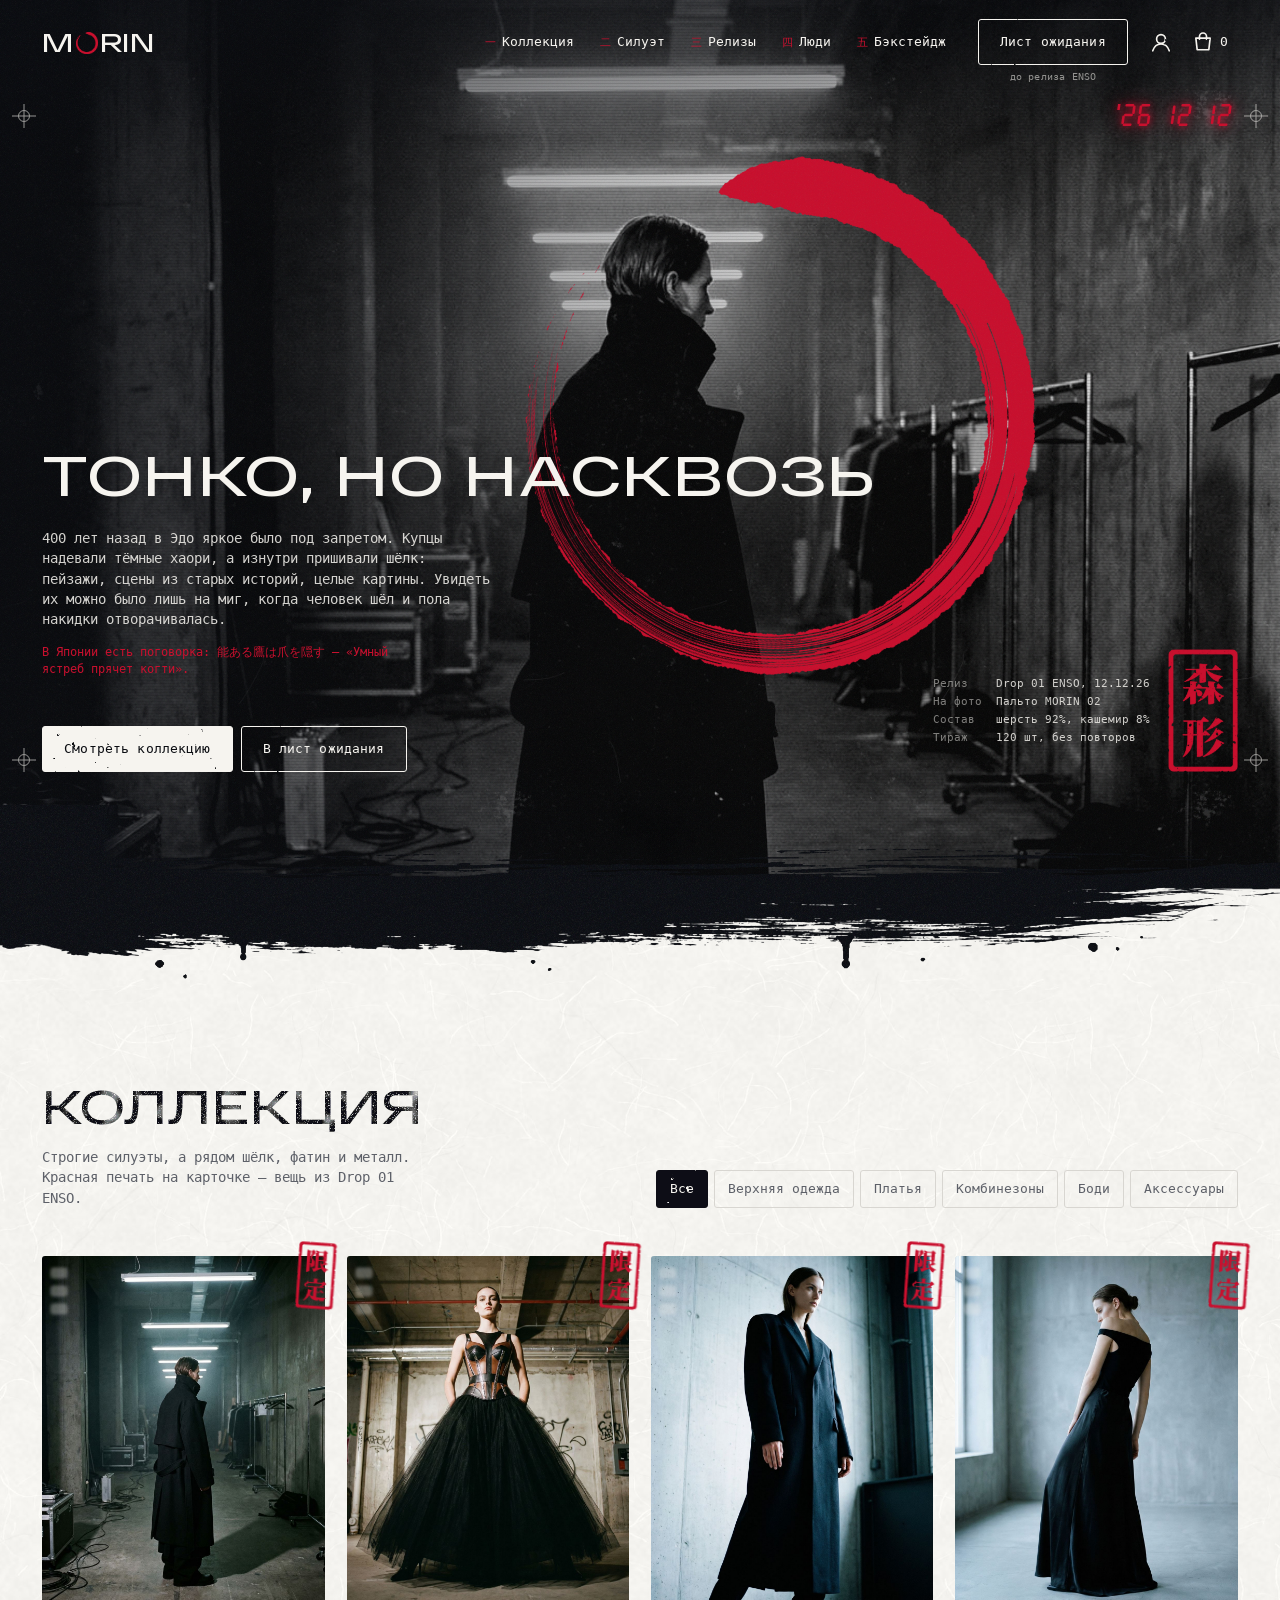
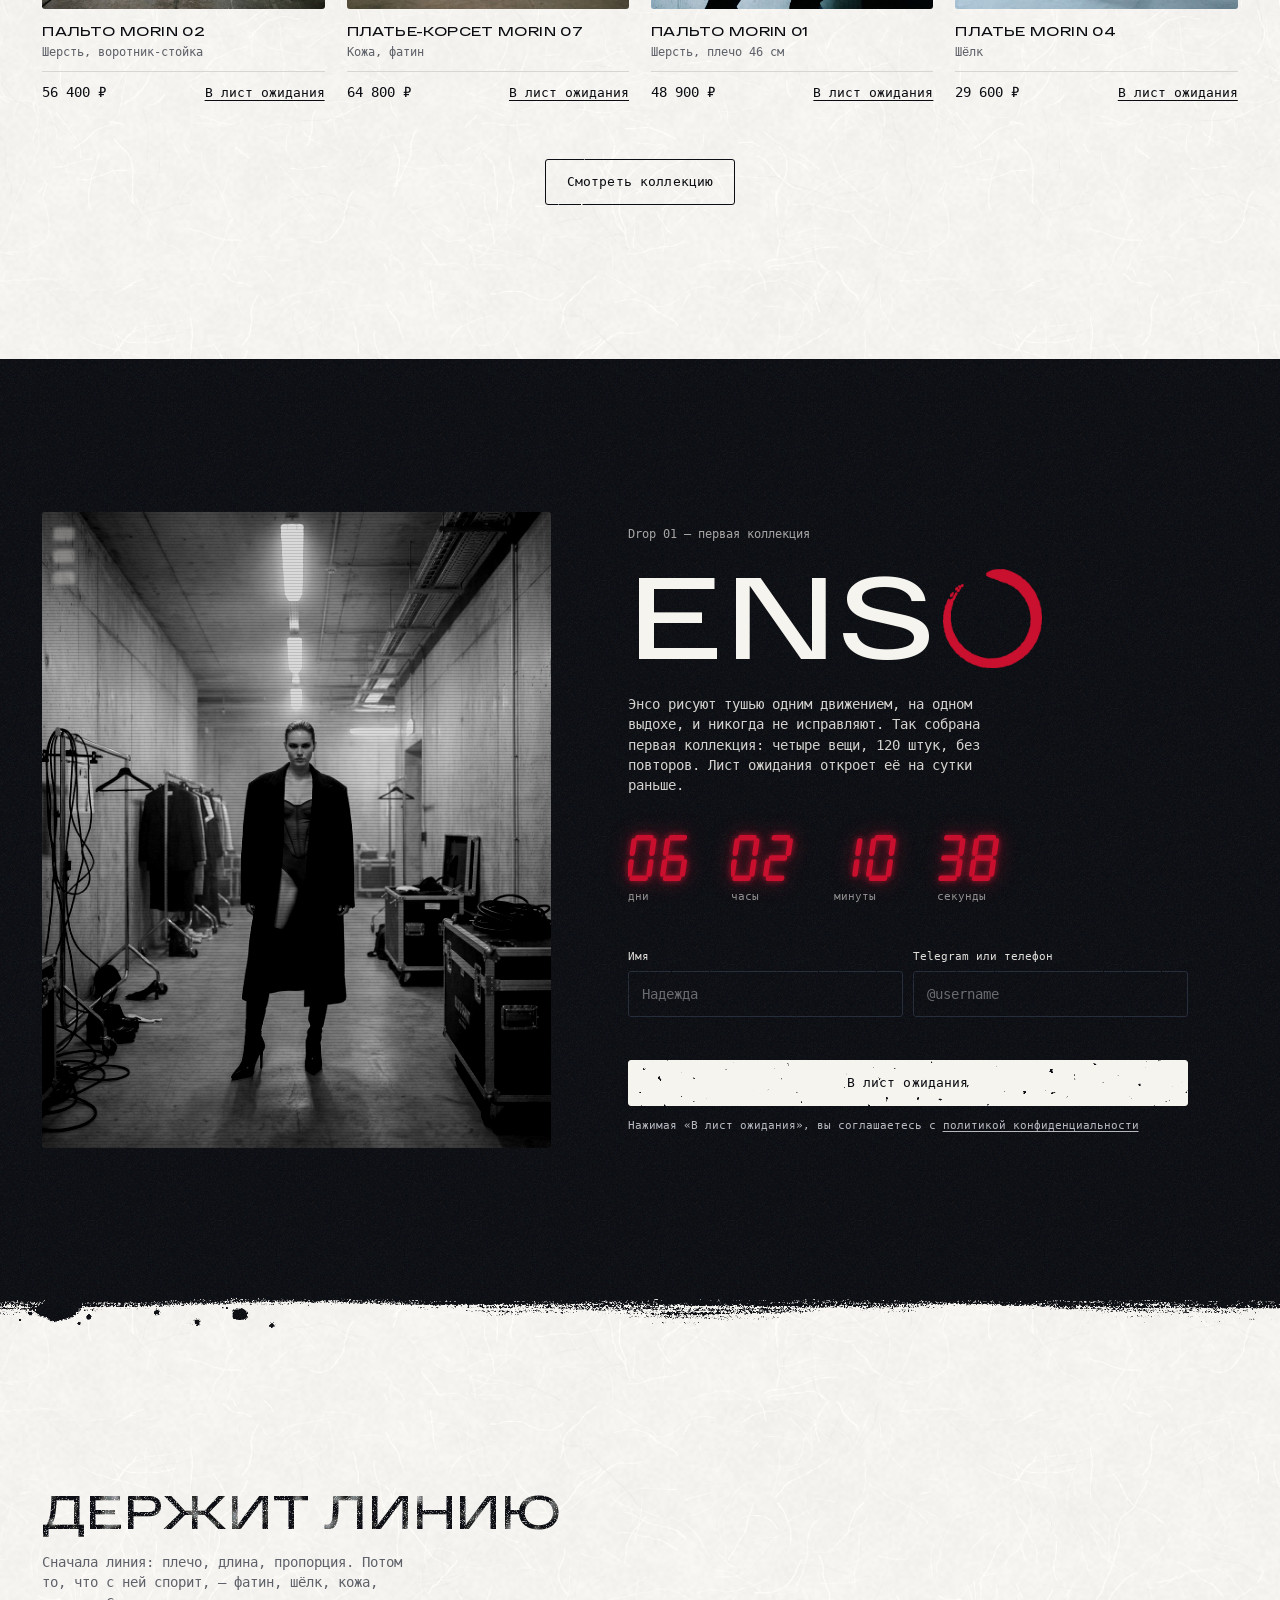
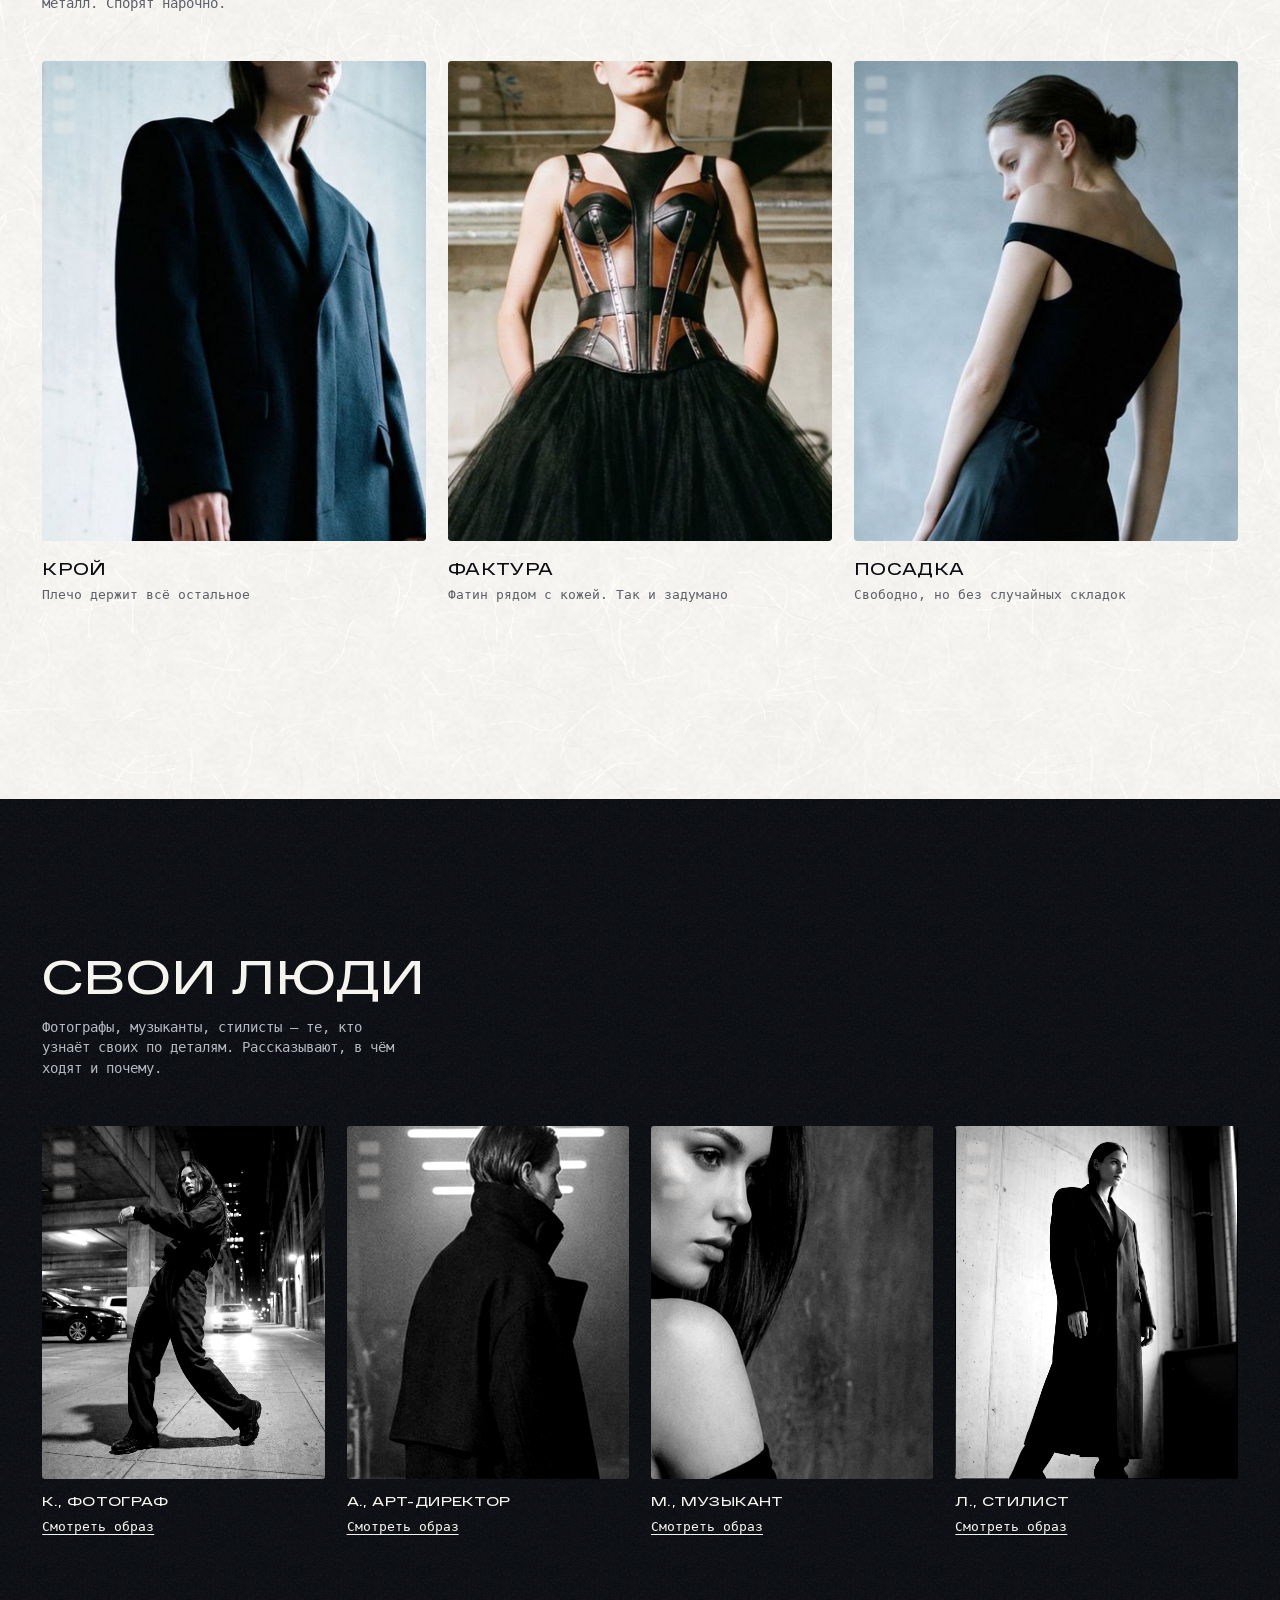
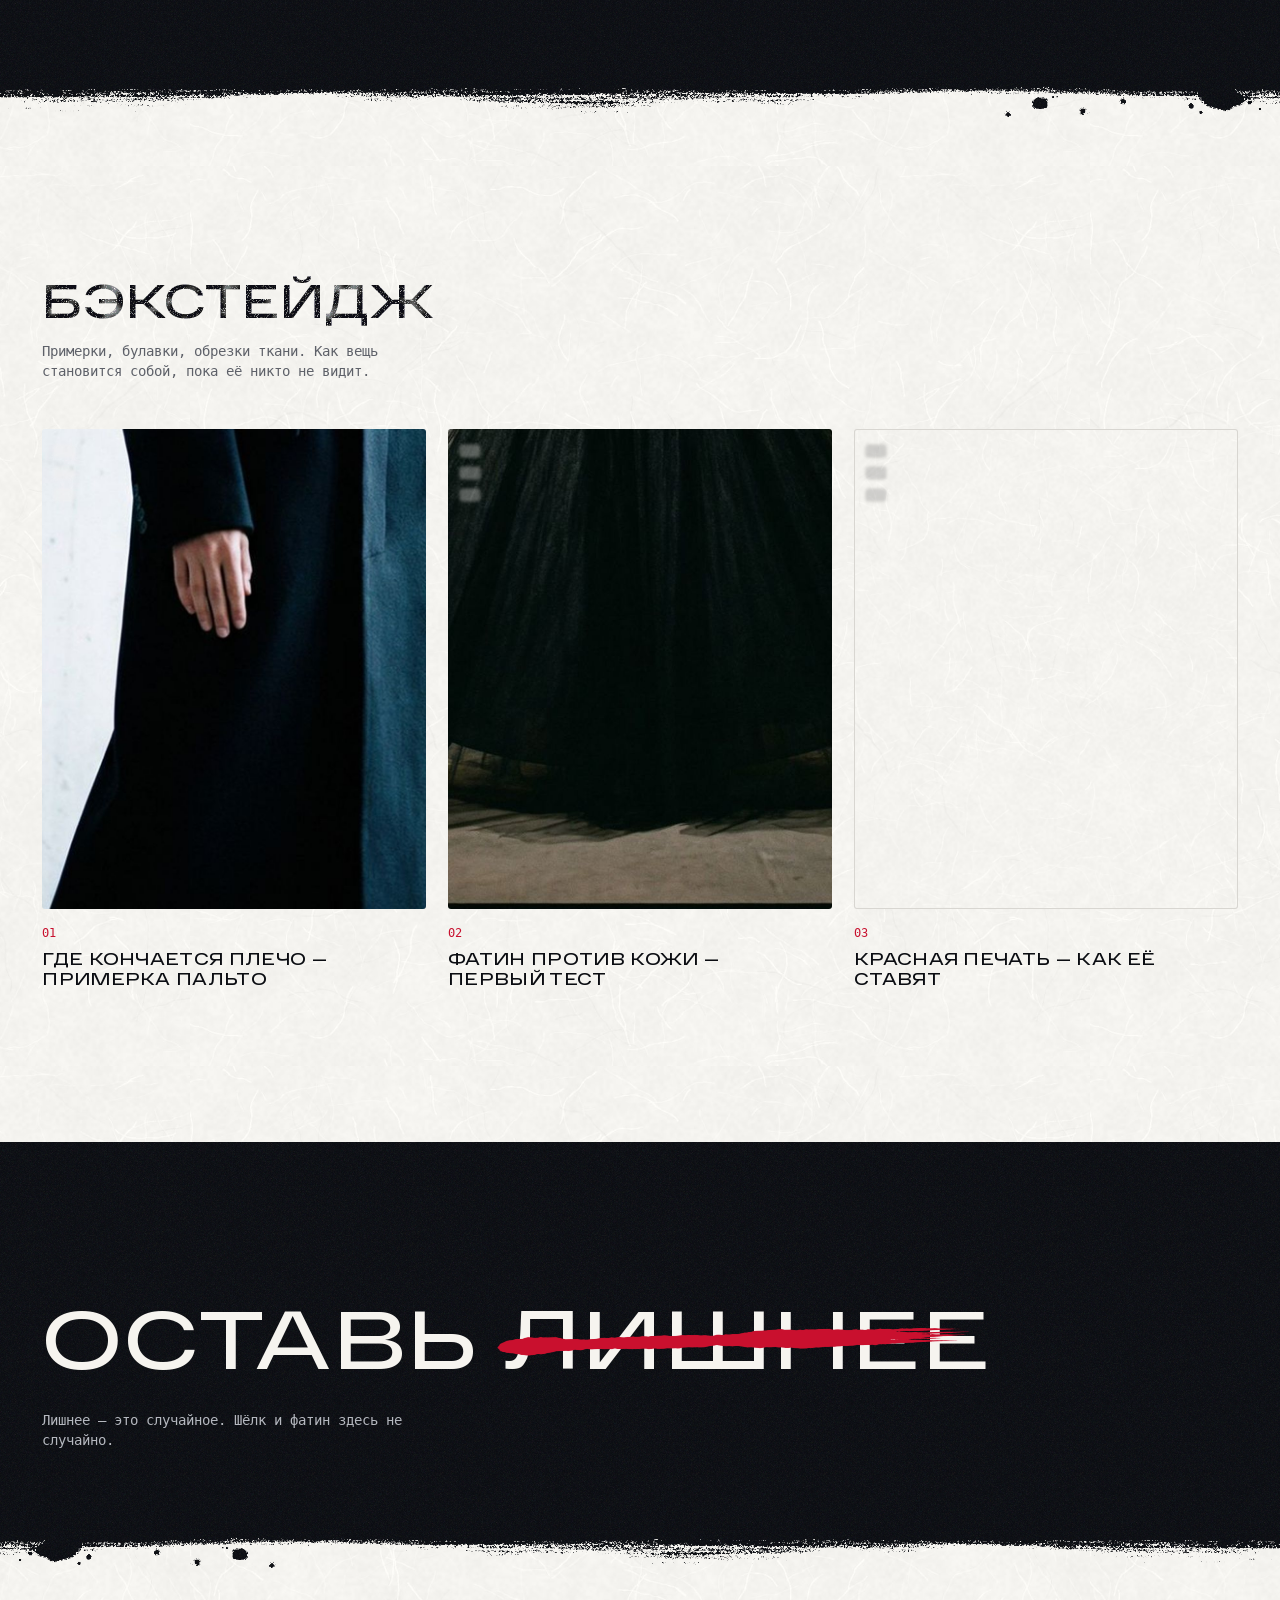
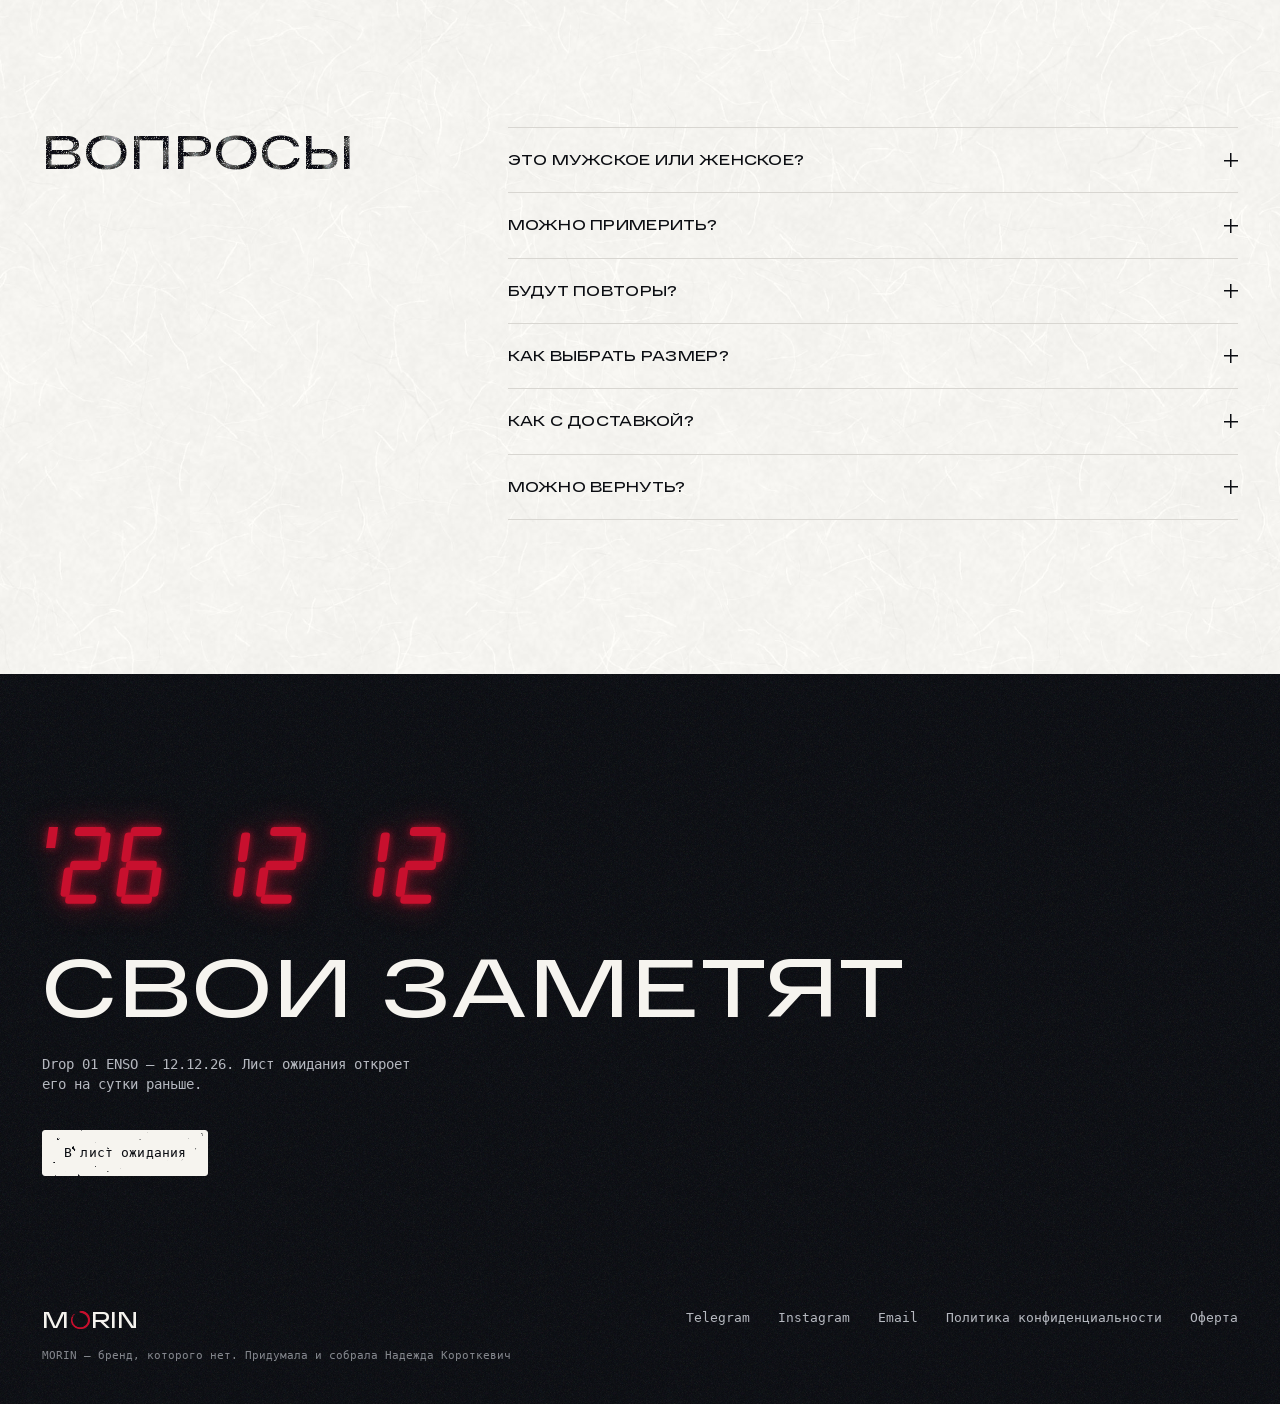
==== commit 81b86a6f: "Подвал: край без анимации и без полосы, мазок в одну сторону; «Оферта» — отдельная страница; печати " ====
--- a/index.html
+++ b/index.html
@@ -10,6 +10,7 @@
 <link rel="icon" href="favicon-16x16.png" type="image/png" sizes="16x16">
 <link rel="apple-touch-icon" href="apple-touch-icon.png">
 <link rel="stylesheet" href="css/morin.css">
+<script>if(!matchMedia('(prefers-reduced-motion: reduce)').matches&&'IntersectionObserver' in window)document.documentElement.classList.add('anim')</script>
 </head>
 <body>
 
--- a/css/morin.css
+++ b/css/morin.css
@@ -103,7 +103,7 @@
 .enso{position:absolute;left:50%;top:50%;width:min(66vh,620px);aspect-ratio:1;transform:translate(-28%,-54%) rotate(-8deg);pointer-events:none;z-index:2}
 @media (prefers-reduced-motion:no-preference){
   .enso{animation:ensoIn 1.4s cubic-bezier(.6,0,.2,1) .2s both}
-  .stamp{animation:stampIn .32s cubic-bezier(.3,1.5,.5,1) 1.55s both}
+  .hero .stamp{animation:stampIn .32s cubic-bezier(.3,1.5,.5,1) 1.55s both}
 }
 @keyframes ensoIn{from{clip-path:circle(0% at 70% 15%)}to{clip-path:circle(150% at 70% 15%)}}
 @keyframes stampIn{from{transform:scale(1.5) rotate(-6deg);opacity:0}to{transform:none;opacity:1}}
@@ -781,3 +781,19 @@
 html.anim .js-stamp{opacity:0}
 html.anim .js-stamp.is-in{animation:stampHit .26s cubic-bezier(.3,1.4,.5,1) both}
 @keyframes stampHit{0%{opacity:0;scale:1.7}60%{opacity:1;scale:.92}100%{opacity:1;scale:1}}
+
+/* 17.11.2026: единый боковой отступ на десктопе, контент к краям (без ограничения 1400 px) */
+@media (min-width:721px){
+  :root{--gut:max(clamp(32px,3.3vw,64px),env(safe-area-inset-left,0px));--gut-r:max(clamp(32px,3.3vw,64px),env(safe-area-inset-right,0px))}
+  .wrap{max-width:none}
+  .datestamp{right:var(--gut-r)}
+  .doc{right:var(--gut-r)}
+  .reg--tl,.reg--bl{left:12px}.reg--tr,.reg--br{right:12px}
+  .hero__content,.doc,.reg--bl,.reg--br{bottom:calc(var(--rise-h) * .78 + 24px - 100px)}
+}
+/* финал и подвал на главной — один чёрный блок, без разделительной линии */
+.final .foot{border-top:0}
+/* рваный край бумаги над подвалом не анимируется: рисуется только мазок, в одну сторону */
+html.anim .tear{-webkit-mask-image:url(../img/tear.webp);mask-image:url(../img/tear.webp);-webkit-mask-size:100% 100%;mask-size:100% 100%;-webkit-mask-position:0 0;mask-position:0 0;-webkit-mask-composite:source-over;mask-composite:add;transition:none}
+/* печати спрятаны с самого начала, до запуска скрипта — без вспышки перед ударом */
+html.anim :is(.gentei,.drop__photo .stamp,.notes__seal,.acc__seal,.done__seal):not(.is-in){opacity:0}
